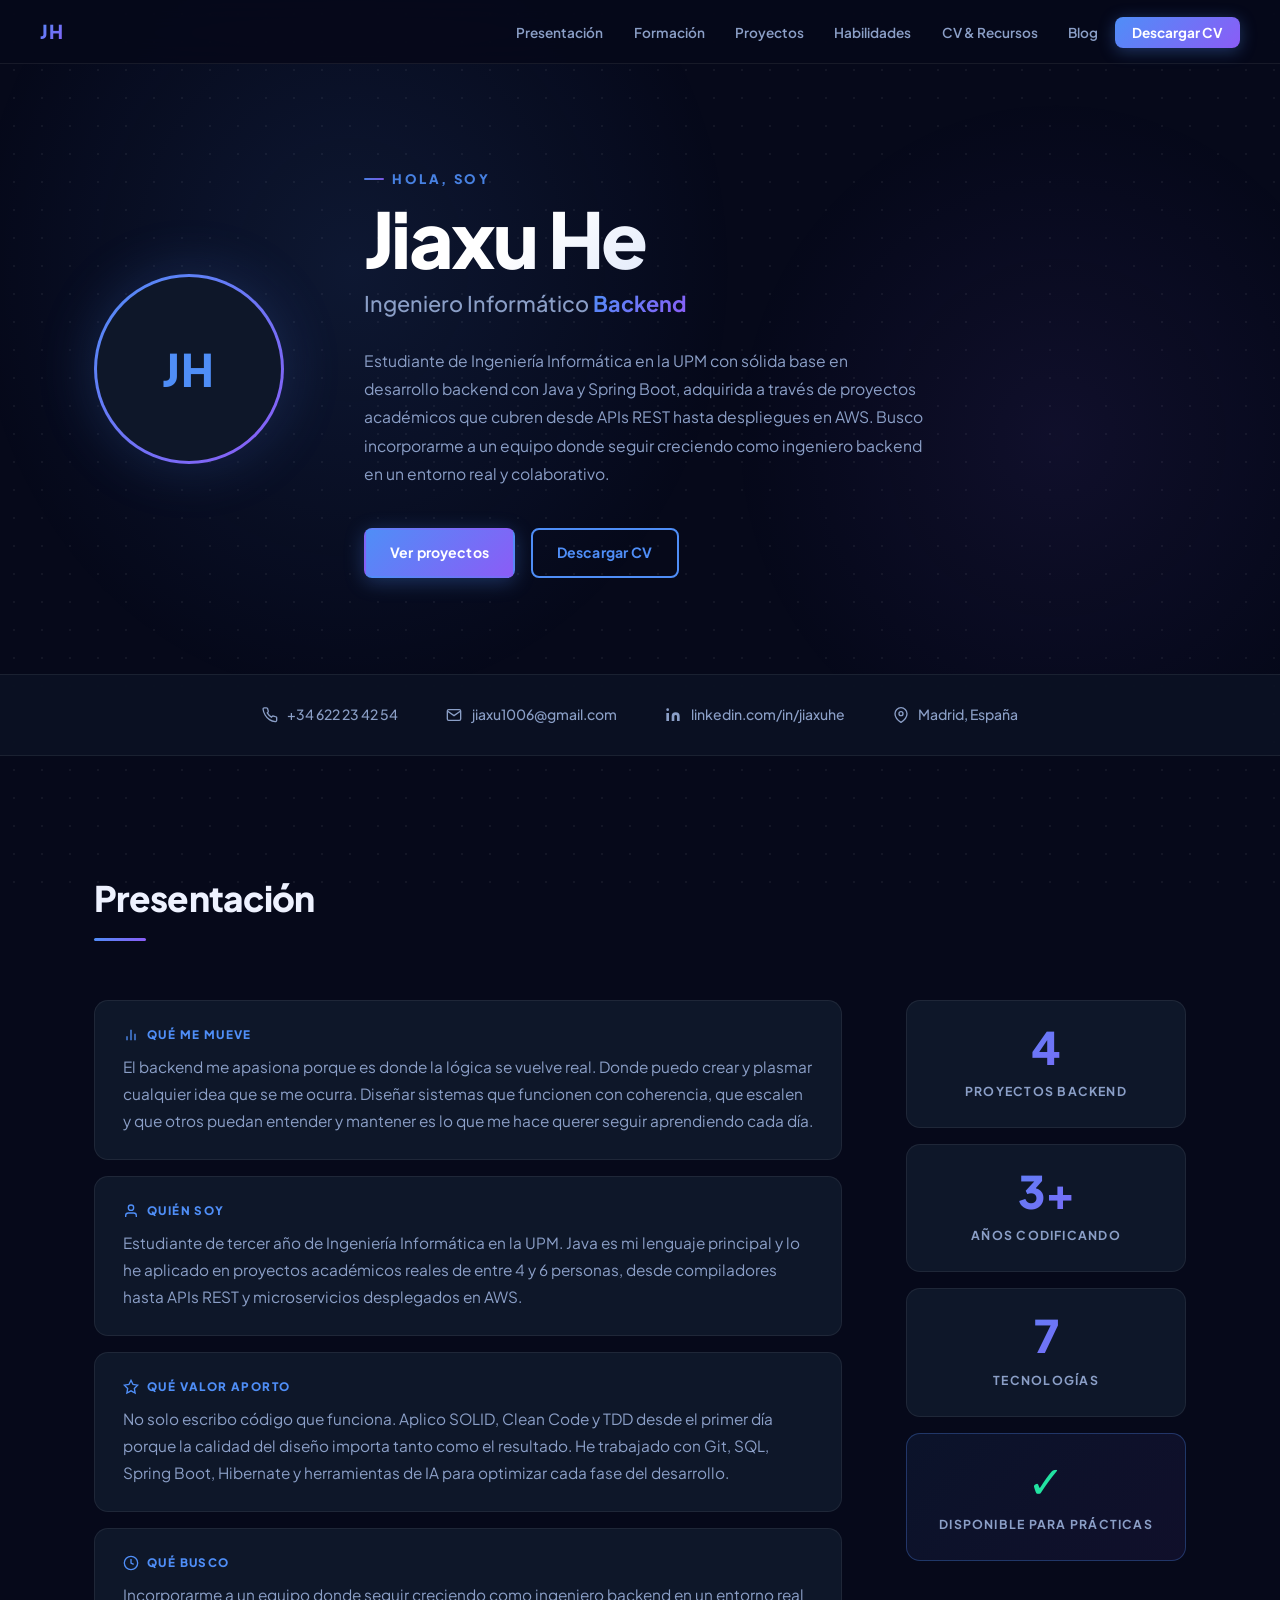
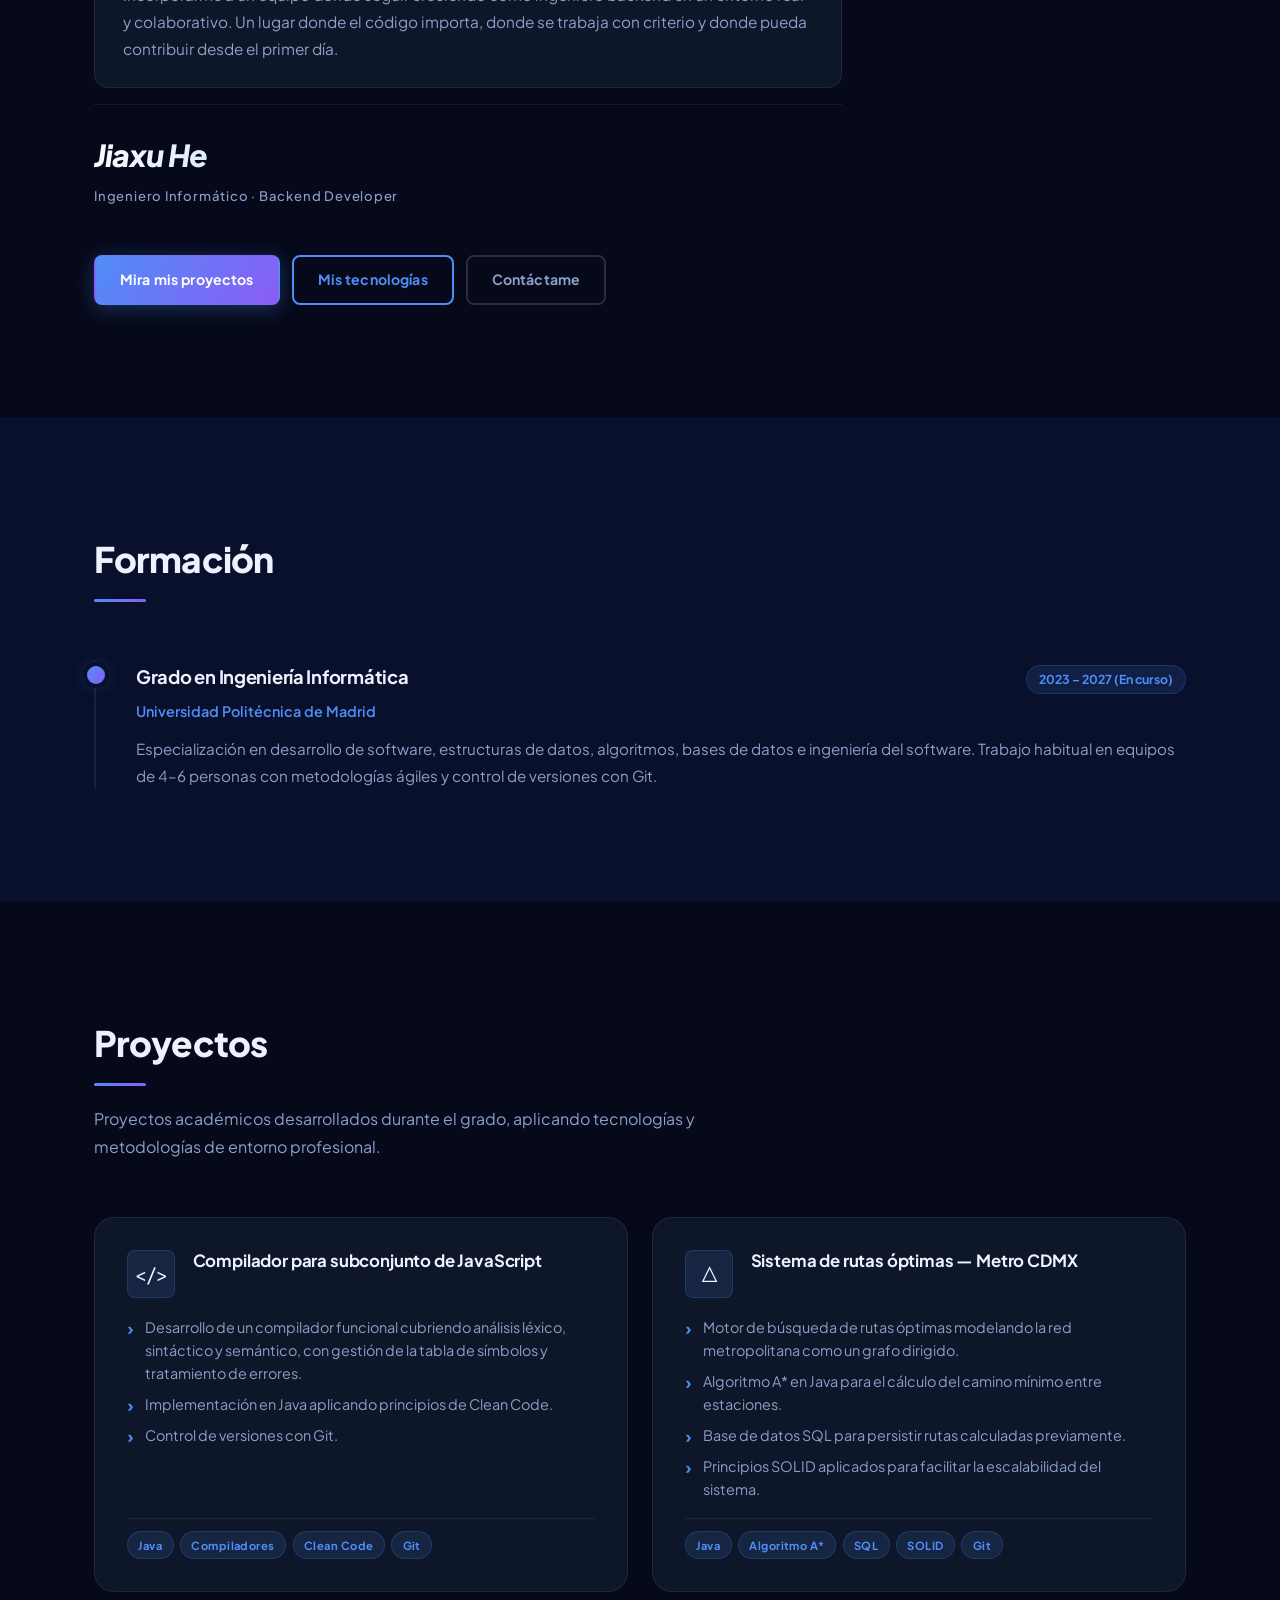
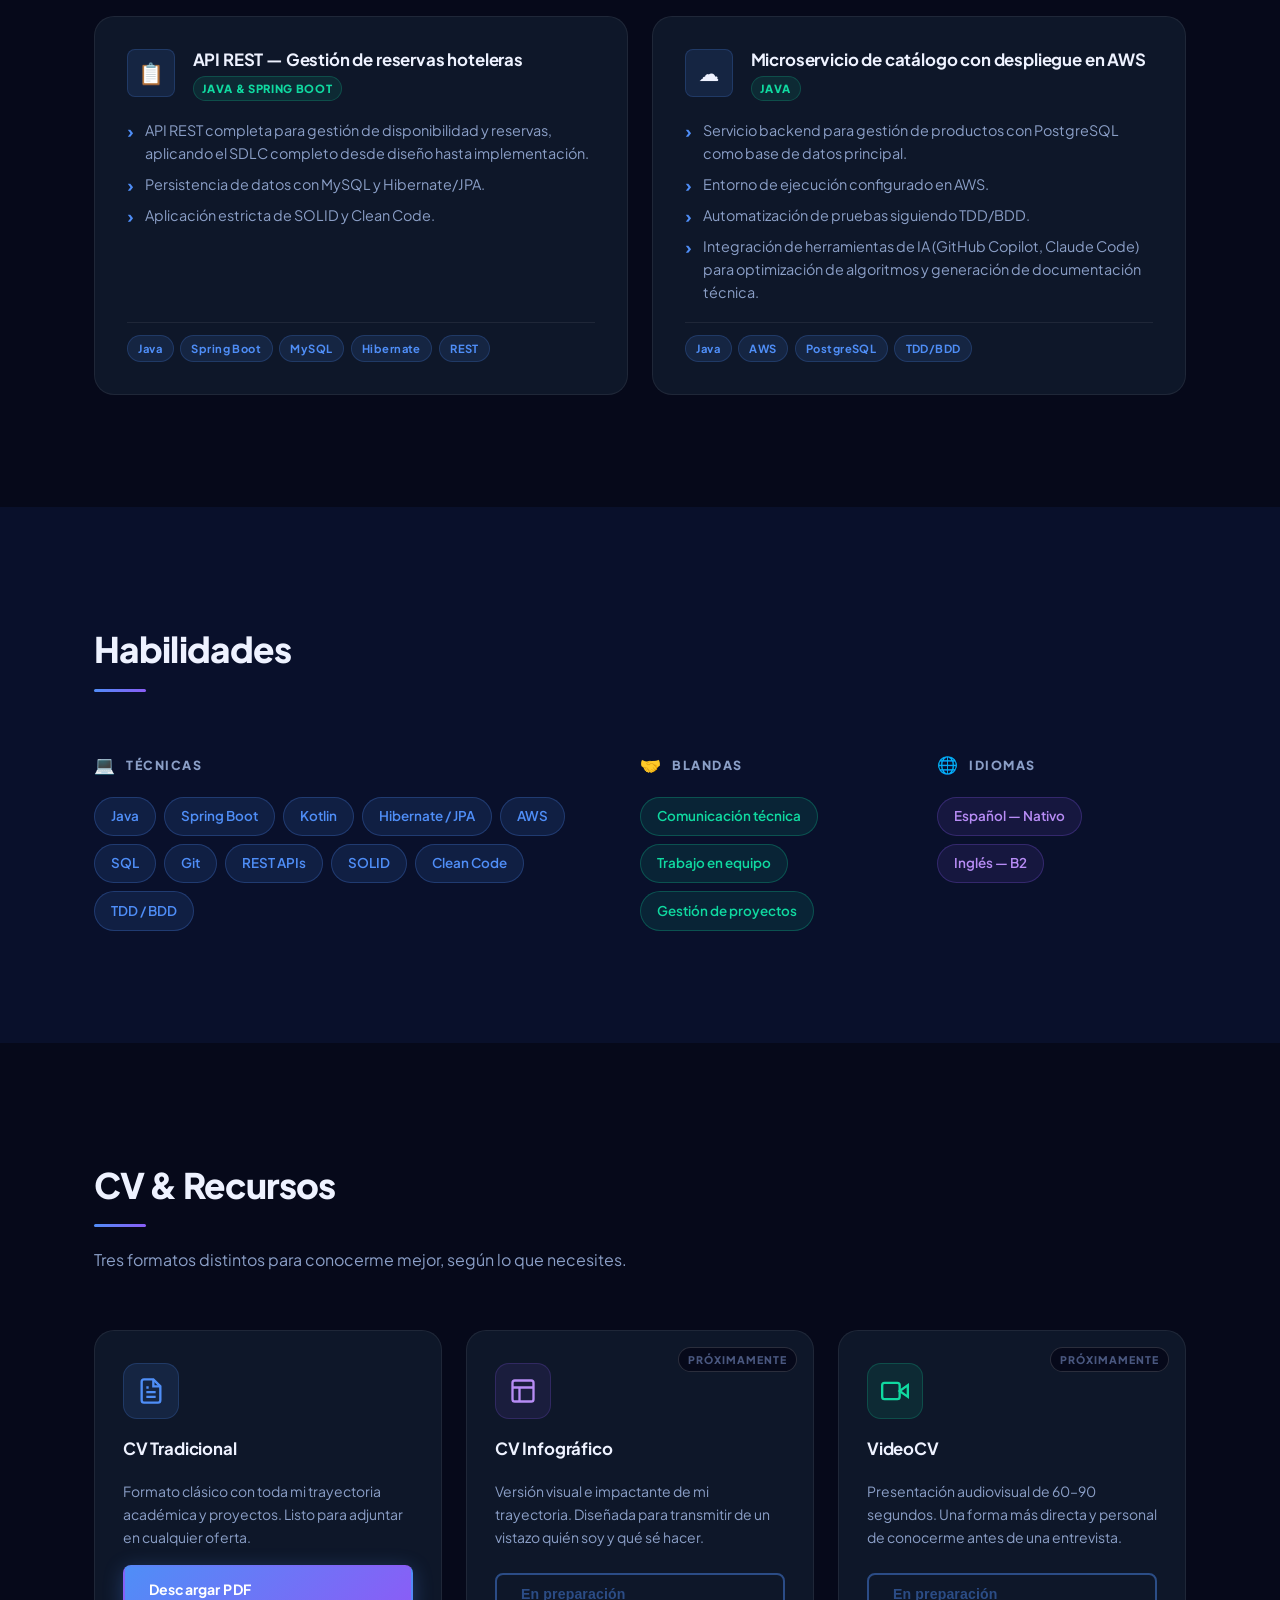
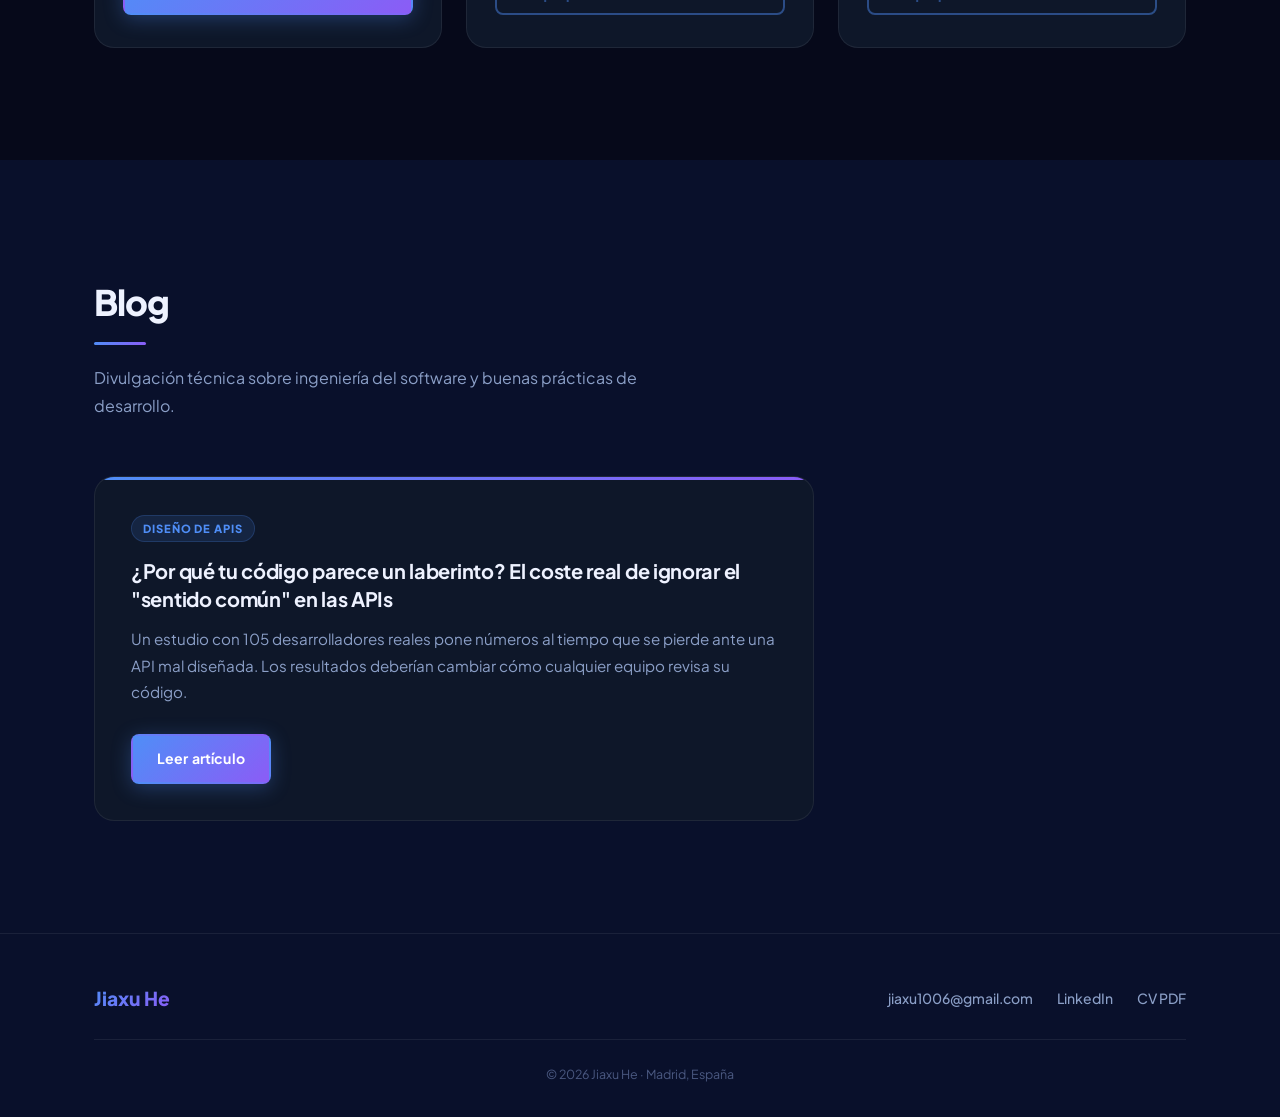
==== index.html @ e80d55b1 "cambios la interfaz" ====
<!DOCTYPE html>
<html lang="es">
<head>
  <meta charset="UTF-8" />
  <meta name="viewport" content="width=device-width, initial-scale=1.0" />
  <title>Jiaxu He — Ingeniero Informático</title>
  <link rel="stylesheet" href="css/style.css" />
  <link rel="preconnect" href="https://fonts.googleapis.com" />
  <link rel="preconnect" href="https://fonts.gstatic.com" crossorigin />
  <link
    href="https://fonts.googleapis.com/css2?family=Plus+Jakarta+Sans:ital,wght@0,300;0,400;0,500;0,600;0,700;0,800;1,700&display=swap"
    rel="stylesheet"
  />
</head>
<body>

  <!-- ═══════════════════════════════════════
       NAVBAR
  ═══════════════════════════════════════ -->
  <nav class="navbar" id="navbar">
    <a href="#inicio" class="nav-logo">JH</a>
    <button class="nav-toggle" aria-label="Abrir menú">&#9776;</button>
    <ul class="nav-links">
      <li><a href="#presentacion">Presentación</a></li>
      <li><a href="#formacion">Formación</a></li>
      <li><a href="#proyectos">Proyectos</a></li>
      <li><a href="#habilidades">Habilidades</a></li>
      <li><a href="#cv-recursos">CV &amp; Recursos</a></li>
      <li><a href="blog.html">Blog</a></li>
      <li>
        <a href="resources/JiaxuHe_CVTradicional.pdf" class="nav-cta" download>
          Descargar CV
        </a>
      </li>
    </ul>
  </nav>

  <!-- ═══════════════════════════════════════
       HERO
  ═══════════════════════════════════════ -->
  <header class="hero" id="inicio">
    <div class="hero-inner">

      <div class="hero-photo">
        <!-- Sustituir el div por: <img src="resources/foto.jpg" alt="Jiaxu He" /> -->
        <div class="photo-placeholder">JH</div>
      </div>

      <div class="hero-text">
        <p class="hero-eyebrow">Hola, soy</p>
        <h1 class="hero-name">Jiaxu He</h1>
        <h2 class="hero-title">Ingeniero Informático <span class="accent">Backend</span></h2>
        <p class="hero-bio">
          Estudiante de Ingeniería Informática en la UPM con sólida base en desarrollo
          backend con Java y Spring Boot, adquirida a través de proyectos académicos que
          cubren desde APIs REST hasta despliegues en AWS. Busco incorporarme a un equipo
          donde seguir creciendo como ingeniero backend en un entorno real y colaborativo.
        </p>
        <div class="hero-actions">
          <a href="#proyectos" class="btn btn-primary">Ver proyectos</a>
          <a href="resources/JiaxuHe_CVTradicional.pdf" class="btn btn-outline" download>
            Descargar CV
          </a>
        </div>
      </div>

    </div>
  </header>

  <!-- ═══════════════════════════════════════
       BARRA DE CONTACTO
  ═══════════════════════════════════════ -->
  <div class="contact-bar">
    <div class="container">
      <div class="contact-items">

        <a href="tel:+34622234254" class="contact-item">
          <svg class="icon" viewBox="0 0 24 24" fill="none" stroke="currentColor" stroke-width="2">
            <path d="M22 16.92v3a2 2 0 0 1-2.18 2 19.79 19.79 0 0 1-8.63-3.07A19.5 19.5 0 0 1 4.69 12 19.79 19.79 0 0 1 1.61 3.4 2 2 0 0 1 3.6 1.22h3a2 2 0 0 1 2 1.72 12.84 12.84 0 0 0 .7 2.81 2 2 0 0 1-.45 2.11L7.91 8.81a16 16 0 0 0 6.28 6.28l.96-.96a2 2 0 0 1 2.11-.45 12.84 12.84 0 0 0 2.81.7A2 2 0 0 1 22 16.92z"/>
          </svg>
          +34 622 23 42 54
        </a>

        <a href="mailto:jiaxu1006@gmail.com" class="contact-item">
          <svg class="icon" viewBox="0 0 24 24" fill="none" stroke="currentColor" stroke-width="2">
            <path d="M4 4h16c1.1 0 2 .9 2 2v12c0 1.1-.9 2-2 2H4c-1.1 0-2-.9-2-2V6c0-1.1.9-2 2-2z"/>
            <polyline points="22,6 12,13 2,6"/>
          </svg>
          jiaxu1006@gmail.com
        </a>

        <a href="https://www.linkedin.com/in/jiaxuhe" target="_blank" rel="noopener" class="contact-item">
          <svg class="icon" viewBox="0 0 24 24" fill="currentColor">
            <path d="M16 8a6 6 0 0 1 6 6v7h-4v-7a2 2 0 0 0-2-2 2 2 0 0 0-2 2v7h-4v-7a6 6 0 0 1 6-6z"/>
            <rect x="2" y="9" width="4" height="12"/>
            <circle cx="4" cy="4" r="2"/>
          </svg>
          linkedin.com/in/jiaxuhe
        </a>

        <span class="contact-item">
          <svg class="icon" viewBox="0 0 24 24" fill="none" stroke="currentColor" stroke-width="2">
            <path d="M21 10c0 7-9 13-9 13s-9-6-9-13a9 9 0 0 1 18 0z"/>
            <circle cx="12" cy="10" r="3"/>
          </svg>
          Madrid, España
        </span>

      </div>
    </div>
  </div>

  <!-- ═══════════════════════════════════════
       PRESENTACIÓN
       (Adaptada de la carta de presentación
       siguiendo los 5 pasos del CV Web)
  ═══════════════════════════════════════ -->
  <section class="section" id="presentacion">
    <div class="container">
      <h2 class="section-title">Presentación</h2>

      <div class="pres-grid">

        <!-- Columna izquierda: bloques de contenido -->
        <div class="pres-blocks">

          <div class="pres-block">
            <span class="pres-block-label">
              <svg class="icon" viewBox="0 0 24 24" fill="none" stroke="currentColor" stroke-width="2">
                <path d="M18 20V10M12 20V4M6 20v-6"/>
              </svg>
              Qué me mueve
            </span>
            <p>
              El backend me apasiona porque es donde la lógica se vuelve real. Donde
              puedo crear y plasmar cualquier idea que se me ocurra. Diseñar 
              sistemas que funcionen con coherencia, que escalen y que otros
              puedan entender y mantener es lo que me hace querer seguir aprendiendo
              cada día.
            </p>
          </div>

          <div class="pres-block">
            <span class="pres-block-label">
              <svg class="icon" viewBox="0 0 24 24" fill="none" stroke="currentColor" stroke-width="2">
                <path d="M20 21v-2a4 4 0 0 0-4-4H8a4 4 0 0 0-4 4v2"/>
                <circle cx="12" cy="7" r="4"/>
              </svg>
              Quién soy
            </span>
            <p>
              Estudiante de tercer año de Ingeniería Informática en la UPM.
              Java es mi lenguaje principal y lo he aplicado en proyectos académicos
              reales de entre 4 y 6 personas, desde compiladores hasta APIs REST
              y microservicios desplegados en AWS.
            </p>
          </div>

          <div class="pres-block">
            <span class="pres-block-label">
              <svg class="icon" viewBox="0 0 24 24" fill="none" stroke="currentColor" stroke-width="2">
                <polygon points="12 2 15.09 8.26 22 9.27 17 14.14 18.18 21.02 12 17.77 5.82 21.02 7 14.14 2 9.27 8.91 8.26 12 2"/>
              </svg>
              Qué valor aporto
            </span>
            <p>
              No solo escribo código que funciona. Aplico SOLID, Clean Code y TDD
              desde el primer día porque la calidad del diseño importa tanto
              como el resultado. He trabajado con Git, SQL, Spring Boot, Hibernate
              y herramientas de IA para optimizar cada fase del desarrollo.
            </p>
          </div>

          <div class="pres-block">
            <span class="pres-block-label">
              <svg class="icon" viewBox="0 0 24 24" fill="none" stroke="currentColor" stroke-width="2">
                <circle cx="12" cy="12" r="10"/>
                <polyline points="12 6 12 12 16 14"/>
              </svg>
              Qué busco
            </span>
            <p>
              Incorporarme a un equipo donde seguir creciendo como ingeniero
              backend en un entorno real y colaborativo. Un lugar donde el código
              importa, donde se trabaja con criterio y donde pueda contribuir
              desde el primer día.
            </p>
          </div>

          <!-- Firma digital -->
          <div class="pres-signature">
            <span class="signature-name">Jiaxu He</span>
            <span class="signature-role">Ingeniero Informático · Backend Developer</span>
          </div>

          <!-- CTAs internos -->
          <div class="pres-ctas">
            <a href="#proyectos" class="btn btn-primary">Mira mis proyectos</a>
            <a href="#habilidades" class="btn btn-outline">Mis tecnologías</a>
            <a href="mailto:jiaxu1006@gmail.com" class="btn btn-ghost">Contáctame</a>
          </div>

        </div>

        <!-- Columna derecha: estadísticas -->
        <div class="pres-stats">
          <div class="stat-card">
            <span class="stat-number">4</span>
            <span class="stat-label">Proyectos backend</span>
          </div>
          <div class="stat-card">
            <span class="stat-number">3+</span>
            <span class="stat-label">Años codificando</span>
          </div>
          <div class="stat-card">
            <span class="stat-number">7</span>
            <span class="stat-label">Tecnologías</span>
          </div>
          <div class="stat-card stat-card--accent">
            <span class="stat-number">&#x2713;</span>
            <span class="stat-label">Disponible para prácticas</span>
          </div>
        </div>

      </div>
    </div>
  </section>

  <!-- ═══════════════════════════════════════
       FORMACIÓN
  ═══════════════════════════════════════ -->
  <section class="section section-alt" id="formacion">
    <div class="container">
      <h2 class="section-title">Formación</h2>

      <div class="timeline">
        <div class="timeline-item">
          <div class="timeline-dot"></div>
          <div class="timeline-content">
            <div class="timeline-header">
              <h3>Grado en Ingeniería Informática</h3>
              <span class="timeline-date">2023 – 2027 (En curso)</span>
            </div>
            <p class="timeline-institution">Universidad Politécnica de Madrid</p>
            <p class="timeline-desc">
              Especialización en desarrollo de software, estructuras de datos, algoritmos,
              bases de datos e ingeniería del software. Trabajo habitual en equipos de 4–6 personas
              con metodologías ágiles y control de versiones con Git.
            </p>
          </div>
        </div>
      </div>

    </div>
  </section>

  <!-- ═══════════════════════════════════════
       PROYECTOS
  ═══════════════════════════════════════ -->
  <section class="section" id="proyectos">
    <div class="container">
      <h2 class="section-title">Proyectos</h2>
      <p class="section-subtitle">
        Proyectos académicos desarrollados durante el grado, aplicando tecnologías y metodologías de entorno profesional.
      </p>

      <div class="projects-grid">

        <!-- Proyecto 1 -->
        <article class="project-card">
          <div class="project-header">
            <div class="project-icon">&#x3c;/&#x3e;</div>
            <div class="project-meta">
              <h3>Compilador para subconjunto de JavaScript</h3>
            </div>
          </div>
          <ul class="project-bullets">
            <li>
              Desarrollo de un compilador funcional cubriendo análisis léxico, sintáctico y semántico,
              con gestión de la tabla de símbolos y tratamiento de errores.
            </li>
            <li>Implementación en Java aplicando principios de Clean Code.</li>
            <li>Control de versiones con Git.</li>
          </ul>
          <div class="project-tags">
            <span class="tag">Java</span>
            <span class="tag">Compiladores</span>
            <span class="tag">Clean Code</span>
            <span class="tag">Git</span>
          </div>
        </article>

        <!-- Proyecto 2 -->
        <article class="project-card">
          <div class="project-header">
            <div class="project-icon">&#x25b3;</div>
            <div class="project-meta">
              <h3>Sistema de rutas óptimas — Metro CDMX</h3>
            </div>
          </div>
          <ul class="project-bullets">
            <li>
              Motor de búsqueda de rutas óptimas modelando la red metropolitana como un grafo dirigido.
            </li>
            <li>Algoritmo A* en Java para el cálculo del camino mínimo entre estaciones.</li>
            <li>Base de datos SQL para persistir rutas calculadas previamente.</li>
            <li>Principios SOLID aplicados para facilitar la escalabilidad del sistema.</li>
          </ul>
          <div class="project-tags">
            <span class="tag">Java</span>
            <span class="tag">Algoritmo A*</span>
            <span class="tag">SQL</span>
            <span class="tag">SOLID</span>
            <span class="tag">Git</span>
          </div>
        </article>

        <!-- Proyecto 3 -->
        <article class="project-card">
          <div class="project-header">
            <div class="project-icon">&#x1f4cb;</div>
            <div class="project-meta">
              <h3>API REST — Gestión de reservas hoteleras</h3>
              <span class="project-tech-badge">Java &amp; Spring Boot</span>
            </div>
          </div>
          <ul class="project-bullets">
            <li>
              API REST completa para gestión de disponibilidad y reservas, aplicando el SDLC completo
              desde diseño hasta implementación.
            </li>
            <li>Persistencia de datos con MySQL y Hibernate/JPA.</li>
            <li>Aplicación estricta de SOLID y Clean Code.</li>
          </ul>
          <div class="project-tags">
            <span class="tag">Java</span>
            <span class="tag">Spring Boot</span>
            <span class="tag">MySQL</span>
            <span class="tag">Hibernate</span>
            <span class="tag">REST</span>
          </div>
        </article>

        <!-- Proyecto 4 -->
        <article class="project-card">
          <div class="project-header">
            <div class="project-icon">&#x2601;</div>
            <div class="project-meta">
              <h3>Microservicio de catálogo con despliegue en AWS</h3>
              <span class="project-tech-badge">Java</span>
            </div>
          </div>
          <ul class="project-bullets">
            <li>
              Servicio backend para gestión de productos con PostgreSQL como base de datos principal.
            </li>
            <li>Entorno de ejecución configurado en AWS.</li>
            <li>Automatización de pruebas siguiendo TDD/BDD.</li>
            <li>Integración de herramientas de IA (GitHub Copilot, Claude Code) para optimización
              de algoritmos y generación de documentación técnica.</li>
          </ul>
          <div class="project-tags">
            <span class="tag">Java</span>
            <span class="tag">AWS</span>
            <span class="tag">PostgreSQL</span>
            <span class="tag">TDD/BDD</span>
          </div>
        </article>

      </div>
    </div>
  </section>

  <!-- ═══════════════════════════════════════
       HABILIDADES
  ═══════════════════════════════════════ -->
  <section class="section section-alt" id="habilidades">
    <div class="container">
      <h2 class="section-title">Habilidades</h2>

      <div class="skills-layout">

        <div class="skills-group">
          <h3 class="skills-group-title">
            <span class="skills-group-icon">&#x1f4bb;</span> Técnicas
          </h3>
          <div class="skill-pills">
            <span class="pill pill-tech">Java</span>
            <span class="pill pill-tech">Spring Boot</span>
            <span class="pill pill-tech">Kotlin</span>
            <span class="pill pill-tech">Hibernate / JPA</span>
            <span class="pill pill-tech">AWS</span>
            <span class="pill pill-tech">SQL</span>
            <span class="pill pill-tech">Git</span>
            <span class="pill pill-tech">REST APIs</span>
            <span class="pill pill-tech">SOLID</span>
            <span class="pill pill-tech">Clean Code</span>
            <span class="pill pill-tech">TDD / BDD</span>
          </div>
        </div>

        <div class="skills-group">
          <h3 class="skills-group-title">
            <span class="skills-group-icon">&#x1f91d;</span> Blandas
          </h3>
          <div class="skill-pills">
            <span class="pill pill-soft">Comunicación técnica</span>
            <span class="pill pill-soft">Trabajo en equipo</span>
            <span class="pill pill-soft">Gestión de proyectos</span>
          </div>
        </div>

        <div class="skills-group">
          <h3 class="skills-group-title">
            <span class="skills-group-icon">&#x1f310;</span> Idiomas
          </h3>
          <div class="skill-pills">
            <span class="pill pill-lang">Español — Nativo</span>
            <span class="pill pill-lang">Inglés — B2</span>
          </div>
        </div>

      </div>
    </div>
  </section>

  <!-- ═══════════════════════════════════════
       CV & RECURSOS
  ═══════════════════════════════════════ -->
  <section class="section" id="cv-recursos">
    <div class="container">
      <h2 class="section-title">CV &amp; Recursos</h2>
      <p class="section-subtitle">
        Tres formatos distintos para conocerme mejor, según lo que necesites.
      </p>

      <div class="cv-resources-grid">

        <!-- CV Tradicional -->
        <div class="cv-resource-card">
          <div class="cv-resource-icon cv-resource-icon--blue">
            <svg viewBox="0 0 24 24" fill="none" stroke="currentColor" stroke-width="2">
              <path d="M14 2H6a2 2 0 0 0-2 2v16a2 2 0 0 0 2 2h12a2 2 0 0 0 2-2V8z"/>
              <polyline points="14 2 14 8 20 8"/>
              <line x1="16" y1="13" x2="8" y2="13"/>
              <line x1="16" y1="17" x2="8" y2="17"/>
              <polyline points="10 9 9 9 8 9"/>
            </svg>
          </div>
          <h3>CV Tradicional</h3>
          <p>Formato clásico con toda mi trayectoria académica y proyectos. Listo para adjuntar en cualquier oferta.</p>
          <a href="resources/JiaxuHe_CVTradicional.pdf" class="btn btn-primary" download>
            Descargar PDF
          </a>
        </div>

        <!-- CV Infográfico — PENDIENTE -->
        <div class="cv-resource-card cv-resource-card--pending">
          <div class="cv-resource-icon cv-resource-icon--purple">
            <svg viewBox="0 0 24 24" fill="none" stroke="currentColor" stroke-width="2">
              <rect x="3" y="3" width="18" height="18" rx="2" ry="2"/>
              <line x1="3" y1="9" x2="21" y2="9"/>
              <line x1="9" y1="21" x2="9" y2="9"/>
            </svg>
          </div>
          <span class="cv-pending-badge">Próximamente</span>
          <h3>CV Infográfico</h3>
          <p>Versión visual e impactante de mi trayectoria. Diseñada para transmitir de un vistazo quién soy y qué sé hacer.</p>
          <button class="btn btn-outline" disabled>En preparación</button>
        </div>

        <!-- VideoCV — PENDIENTE -->
        <div class="cv-resource-card cv-resource-card--pending">
          <div class="cv-resource-icon cv-resource-icon--green">
            <svg viewBox="0 0 24 24" fill="none" stroke="currentColor" stroke-width="2">
              <polygon points="23 7 16 12 23 17 23 7"/>
              <rect x="1" y="5" width="15" height="14" rx="2" ry="2"/>
            </svg>
          </div>
          <span class="cv-pending-badge">Próximamente</span>
          <h3>VideoCV</h3>
          <p>Presentación audiovisual de 60–90 segundos. Una forma más directa y personal de conocerme antes de una entrevista.</p>
          <button class="btn btn-outline" disabled>En preparación</button>
        </div>

      </div>
    </div>
  </section>

  <!-- ═══════════════════════════════════════
       BLOG TEASER
  ═══════════════════════════════════════ -->
  <section class="section section-alt" id="blog-teaser">
    <div class="container">
      <h2 class="section-title">Blog</h2>
      <p class="section-subtitle">
        Divulgación técnica sobre ingeniería del software y buenas prácticas de desarrollo.
      </p>

      <div class="blog-preview-card">
        <span class="blog-tag">Diseño de APIs</span>
        <h3>
          ¿Por qué tu código parece un laberinto? El coste real de ignorar el
          "sentido común" en las APIs
        </h3>
        <p>
          Un estudio con 105 desarrolladores reales pone números al tiempo que se pierde
          ante una API mal diseñada. Los resultados deberían cambiar cómo cualquier equipo
          revisa su código.
        </p>
        <a href="blog.html" class="btn btn-primary">Leer artículo</a>
      </div>

    </div>
  </section>

  <!-- ═══════════════════════════════════════
       FOOTER
  ═══════════════════════════════════════ -->
  <footer class="footer">
    <div class="container">
      <div class="footer-content">
        <span class="footer-name">Jiaxu He</span>
        <div class="footer-links">
          <a href="mailto:jiaxu1006@gmail.com">jiaxu1006@gmail.com</a>
          <a href="https://www.linkedin.com/in/jiaxuhe" target="_blank" rel="noopener">LinkedIn</a>
          <a href="resources/JiaxuHe_CVTradicional.pdf" download>CV PDF</a>
        </div>
      </div>
      <p class="footer-copy">© 2026 Jiaxu He · Madrid, España</p>
    </div>
  </footer>

  <script>
    /* ── Navbar scroll shadow ── */
    const navbar = document.getElementById('navbar');
    window.addEventListener('scroll', () => {
      navbar.classList.toggle('scrolled', window.scrollY > 20);
    }, { passive: true });

    /* ── Mobile menu ── */
    const navToggle = document.querySelector('.nav-toggle');
    const navLinks  = document.querySelector('.nav-links');
    navToggle.addEventListener('click', () => navLinks.classList.toggle('open'));
    navLinks.querySelectorAll('a').forEach(a =>
      a.addEventListener('click', () => navLinks.classList.remove('open'))
    );

    /* ── Scroll reveal ── */
    const revealTargets = [
      '.section-title', '.section-subtitle',
      '.pres-block', '.stat-card',
      '.timeline-item',
      '.project-card',
      '.skills-group',
      '.cv-resource-card',
      '.blog-preview-card',
      '.contact-bar'
    ];

    const delayClasses = ['', 'reveal-d1', 'reveal-d2', 'reveal-d3', 'reveal-d4'];

    revealTargets.forEach(selector => {
      document.querySelectorAll(selector).forEach((el, i) => {
        el.classList.add('reveal');
        const dc = delayClasses[i % delayClasses.length];
        if (dc) el.classList.add(dc);
      });
    });

    const revealObserver = new IntersectionObserver((entries) => {
      entries.forEach(e => { if (e.isIntersecting) e.target.classList.add('visible'); });
    }, { threshold: 0.1 });

    document.querySelectorAll('.reveal').forEach(el => revealObserver.observe(el));

    /* ── Active nav link ── */
    const sections  = document.querySelectorAll('section[id], header[id]');
    const navAnchors = document.querySelectorAll('.nav-links a[href^="#"]');

    const sectionObserver = new IntersectionObserver((entries) => {
      entries.forEach(e => {
        if (e.isIntersecting) {
          const id = e.target.getAttribute('id');
          navAnchors.forEach(a =>
            a.classList.toggle('nav-active', a.getAttribute('href') === `#${id}`)
          );
        }
      });
    }, { threshold: 0.45 });

    sections.forEach(s => sectionObserver.observe(s));

    /* ── Counter animation ── */
    function animateCounter(el) {
      const raw    = el.textContent.trim();
      const digits = raw.replace(/\D/g, '');
      const suffix = raw.replace(/[0-9]/g, '');
      if (!digits) return;
      const end  = parseInt(digits, 10);
      const dur  = 900;
      const step = dur / end;
      let   cur  = 0;
      const timer = setInterval(() => {
        cur++;
        el.textContent = cur + suffix;
        if (cur >= end) clearInterval(timer);
      }, step);
    }

    const counterObserver = new IntersectionObserver((entries) => {
      entries.forEach(e => {
        if (e.isIntersecting) {
          animateCounter(e.target);
          counterObserver.unobserve(e.target);
        }
      });
    }, { threshold: 0.9 });

    document.querySelectorAll('.stat-number').forEach(el => counterObserver.observe(el));
  </script>
</body>
</html>
---- css/style.css ----
/* ================================================
   JIAXU HE — CV WEB · REDESIGN 2026
   style.css
   ================================================ */

/* ── Variables ─────────────────────────────────── */
:root {
  --bg:            #06091a;
  --bg-alt:        #09102b;
  --surface:       #0e1729;
  --surface-2:     #152040;
  --border:        rgba(255,255,255,0.07);
  --border-bright: rgba(255,255,255,0.15);

  --accent:        #4f8ef7;
  --accent-2:      #8b5cf6;
  --accent-dim:    rgba(79,142,247,0.12);
  --accent-hover:  #7aaeff;
  --accent-glow:   rgba(79,142,247,0.35);
  --green:         #10d9a0;
  --green-dim:     rgba(16,217,160,0.1);

  --text:          #eef2ff;
  --text-muted:    #8b9fc7;
  --text-dim:      #4a5880;

  --font-sans: 'Plus Jakarta Sans', 'Inter', system-ui, sans-serif;
  --font-mono: 'JetBrains Mono', 'Fira Code', monospace;

  --max-w:  1140px;
  --r:      14px;
  --r-sm:   8px;
  --r-lg:   20px;
  --shadow: 0 8px 40px rgba(0,0,0,0.6);
  --tr:     0.22s ease;

  --grad-accent: linear-gradient(135deg, var(--accent) 0%, var(--accent-2) 100%);
}

/* ── Reset ──────────────────────────────────────── */
*, *::before, *::after { box-sizing: border-box; margin: 0; padding: 0; }
html { scroll-behavior: smooth; }

body {
  font-family: var(--font-sans);
  background: var(--bg);
  color: var(--text);
  line-height: 1.7;
  font-size: 1rem;
  overflow-x: hidden;
}

/* Dot grid background */
body::before {
  content: '';
  position: fixed;
  inset: 0;
  background-image: radial-gradient(circle, rgba(255,255,255,0.055) 1px, transparent 1px);
  background-size: 28px 28px;
  pointer-events: none;
  z-index: 0;
}

a { color: var(--accent); text-decoration: none; transition: color var(--tr); }
a:hover { color: var(--accent-hover); }
ul { list-style: none; }
img { max-width: 100%; display: block; }

/* ── Utilities ──────────────────────────────────── */
.container {
  max-width: var(--max-w);
  margin-inline: auto;
  padding-inline: 1.5rem;
  position: relative;
  z-index: 1;
}

.accent {
  background: var(--grad-accent);
  -webkit-background-clip: text;
  -webkit-text-fill-color: transparent;
  background-clip: text;
}

.section { padding: 7rem 0; position: relative; }

.section-alt { background: var(--bg-alt); }

.section-title {
  font-size: clamp(1.6rem, 3vw, 2.2rem);
  font-weight: 800;
  margin-bottom: 1.2rem;
  position: relative;
  display: inline-block;
  letter-spacing: -0.025em;
}

.section-title::after {
  content: '';
  display: block;
  height: 3px;
  width: 52px;
  background: var(--grad-accent);
  border-radius: 2px;
  margin-top: 0.6rem;
}

.section-subtitle {
  color: var(--text-muted);
  margin-bottom: 3.5rem;
  max-width: 620px;
  font-size: 1rem;
  line-height: 1.75;
}

/* ── Botones ────────────────────────────────────── */
.btn {
  display: inline-flex;
  align-items: center;
  gap: 0.45rem;
  padding: 0.7rem 1.5rem;
  border-radius: var(--r-sm);
  font-size: 0.88rem;
  font-weight: 700;
  cursor: pointer;
  transition: all var(--tr);
  border: 2px solid transparent;
  letter-spacing: 0.01em;
  white-space: nowrap;
}

.btn-primary {
  background: var(--grad-accent);
  color: #fff;
  box-shadow: 0 4px 20px rgba(79,142,247,0.3);
}
.btn-primary:hover {
  color: #fff;
  transform: translateY(-2px);
  box-shadow: 0 8px 28px rgba(79,142,247,0.5);
}

.btn-outline {
  border-color: var(--accent);
  color: var(--accent);
  background: transparent;
}
.btn-outline:hover {
  background: var(--accent-dim);
  border-color: var(--accent-hover);
  color: var(--accent-hover);
  transform: translateY(-2px);
}

.btn-ghost {
  color: var(--text-muted);
  border-color: var(--border-bright);
  background: transparent;
}
.btn-ghost:hover {
  color: var(--text);
  border-color: rgba(255,255,255,0.25);
  background: var(--surface);
  transform: translateY(-2px);
}

/* ── Navbar ─────────────────────────────────────── */
.navbar {
  position: fixed;
  top: 0; left: 0; right: 0;
  z-index: 100;
  display: flex;
  align-items: center;
  justify-content: space-between;
  padding: 0 2.5rem;
  height: 64px;
  background: rgba(6,9,26,0.88);
  backdrop-filter: blur(24px);
  -webkit-backdrop-filter: blur(24px);
  border-bottom: 1px solid var(--border);
  transition: box-shadow var(--tr);
}

.navbar.scrolled {
  box-shadow: 0 4px 40px rgba(0,0,0,0.6);
}

.nav-logo {
  font-size: 1.2rem;
  font-weight: 900;
  background: var(--grad-accent);
  -webkit-background-clip: text;
  -webkit-text-fill-color: transparent;
  background-clip: text;
  letter-spacing: 0.06em;
}

.nav-links {
  display: flex;
  align-items: center;
  gap: 0.2rem;
}

.nav-links a {
  padding: 0.4rem 0.85rem;
  border-radius: var(--r-sm);
  font-size: 0.85rem;
  font-weight: 600;
  color: var(--text-muted);
  transition: all var(--tr);
}

.nav-links a:hover,
.nav-links a.nav-active {
  color: var(--text);
  background: rgba(255,255,255,0.06);
}

.nav-cta {
  background: var(--grad-accent) !important;
  color: #fff !important;
  -webkit-text-fill-color: #fff !important;
  font-weight: 700 !important;
  padding: 0.45rem 1.1rem !important;
  box-shadow: 0 3px 16px rgba(79,142,247,0.35) !important;
}
.nav-cta:hover {
  transform: translateY(-1px);
  box-shadow: 0 6px 22px rgba(79,142,247,0.5) !important;
}

.nav-toggle {
  display: none;
  background: none;
  border: none;
  color: var(--text);
  font-size: 1.5rem;
  cursor: pointer;
  padding: 0.25rem;
}

/* ── Hero ───────────────────────────────────────── */
.hero {
  padding-top: calc(64px + 6rem);
  padding-bottom: 6rem;
  position: relative;
  overflow: hidden;
}

/* Ambient glow blobs */
.hero::before {
  content: '';
  position: absolute;
  top: -30%;
  left: -5%;
  width: 65%;
  height: 140%;
  background: radial-gradient(ellipse, rgba(79,142,247,0.11) 0%, transparent 65%);
  pointer-events: none;
}

.hero::after {
  content: '';
  position: absolute;
  top: 10%;
  right: -10%;
  width: 55%;
  height: 110%;
  background: radial-gradient(ellipse, rgba(139,92,246,0.08) 0%, transparent 65%);
  pointer-events: none;
}

.hero-inner {
  max-width: var(--max-w);
  margin-inline: auto;
  padding-inline: 1.5rem;
  display: flex;
  align-items: center;
  gap: 5rem;
  position: relative;
  z-index: 1;
}

/* Photo + animated ring */
.hero-photo {
  flex-shrink: 0;
  position: relative;
}

.hero-photo::before {
  content: '';
  position: absolute;
  inset: -10px;
  border-radius: 50%;
  background: var(--grad-accent);
  opacity: 0;
  animation: photo-pulse 3s ease-in-out infinite;
}

@keyframes photo-pulse {
  0%, 100% { opacity: 0.3; transform: scale(1); }
  50%       { opacity: 0.6; transform: scale(1.05); }
}

.photo-placeholder {
  width: 190px;
  height: 190px;
  border-radius: 50%;
  background: linear-gradient(var(--surface), var(--surface)) padding-box,
              var(--grad-accent) border-box;
  border: 3px solid transparent;
  display: flex;
  align-items: center;
  justify-content: center;
  font-size: 2.8rem;
  font-weight: 900;
  color: var(--accent);
  position: relative;
  z-index: 1;
  letter-spacing: 0.04em;
  box-shadow: 0 0 60px rgba(79,142,247,0.2);
}

/* Hero text */
.hero-eyebrow {
  display: inline-flex;
  align-items: center;
  gap: 0.5rem;
  color: var(--accent);
  font-size: 0.82rem;
  font-weight: 800;
  letter-spacing: 0.2em;
  text-transform: uppercase;
  margin-bottom: 0.6rem;
  opacity: 0.9;
}

.hero-eyebrow::before {
  content: '';
  display: block;
  width: 20px;
  height: 2px;
  background: var(--grad-accent);
  border-radius: 2px;
}

.hero-name {
  font-size: clamp(3rem, 6vw, 4.8rem);
  font-weight: 900;
  line-height: 1.0;
  margin-bottom: 0.6rem;
  letter-spacing: -0.035em;
  background: linear-gradient(140deg, #ffffff 30%, #b8ccf5 100%);
  -webkit-background-clip: text;
  -webkit-text-fill-color: transparent;
  background-clip: text;
}

.hero-title {
  font-size: clamp(1.05rem, 2.5vw, 1.35rem);
  font-weight: 500;
  color: var(--text-muted);
  margin-bottom: 1.5rem;
}

.hero-title .accent {
  font-weight: 700;
}

.hero-bio {
  max-width: 560px;
  color: var(--text-muted);
  margin-bottom: 2.5rem;
  font-size: 0.98rem;
  line-height: 1.8;
}

.hero-actions {
  display: flex;
  gap: 1rem;
  flex-wrap: wrap;
}

/* ── Barra de contacto ──────────────────────────── */
.contact-bar {
  border-top: 1px solid var(--border);
  border-bottom: 1px solid var(--border);
  padding: 1.5rem 0;
  background: rgba(14,23,41,0.6);
  backdrop-filter: blur(8px);
  position: relative;
  z-index: 1;
}

.contact-items {
  display: flex;
  flex-wrap: wrap;
  justify-content: center;
  gap: 1.25rem 3rem;
}

.contact-item {
  display: flex;
  align-items: center;
  gap: 0.6rem;
  font-size: 0.875rem;
  font-weight: 500;
  color: var(--text-muted);
  transition: all var(--tr);
  padding: 0.25rem 0;
}

.contact-item:hover {
  color: var(--accent);
  transform: translateY(-1px);
}

.icon {
  width: 16px;
  height: 16px;
  flex-shrink: 0;
}

/* ── Presentación ───────────────────────────────── */
.pres-grid {
  margin-top: 2.5rem;
  display: grid;
  grid-template-columns: 1fr 280px;
  gap: 4rem;
  align-items: start;
}

.pres-blocks {
  display: flex;
  flex-direction: column;
  gap: 1rem;
}

.pres-block {
  display: flex;
  flex-direction: column;
  gap: 0.6rem;
  padding: 1.5rem 1.75rem;
  background: var(--surface);
  border: 1px solid var(--border);
  border-radius: var(--r);
  transition: all 0.25s ease;
  position: relative;
  overflow: hidden;
}

.pres-block::before {
  content: '';
  position: absolute;
  left: 0; top: 0; bottom: 0;
  width: 3px;
  background: var(--grad-accent);
  opacity: 0;
  transition: opacity 0.25s ease;
}

.pres-block:hover {
  border-color: var(--border-bright);
  transform: translateX(5px);
  box-shadow: 0 4px 24px rgba(0,0,0,0.3);
}

.pres-block:hover::before { opacity: 1; }

.pres-block-label {
  display: flex;
  align-items: center;
  gap: 0.5rem;
  font-size: 0.73rem;
  font-weight: 800;
  letter-spacing: 0.12em;
  text-transform: uppercase;
  color: var(--accent);
}

.pres-block p {
  color: var(--text-muted);
  line-height: 1.75;
  font-size: 0.96rem;
}

.pres-signature {
  padding: 1.5rem 0 0.5rem;
  border-top: 1px solid var(--border);
  display: flex;
  flex-direction: column;
  gap: 0.25rem;
}

.signature-name {
  font-size: 1.9rem;
  font-weight: 900;
  font-style: italic;
  letter-spacing: -0.03em;
  background: linear-gradient(135deg, #fff 0%, var(--accent) 100%);
  -webkit-background-clip: text;
  -webkit-text-fill-color: transparent;
  background-clip: text;
}

.signature-role {
  font-size: 0.82rem;
  color: var(--text-muted);
  letter-spacing: 0.06em;
  font-weight: 500;
}

.pres-ctas {
  display: flex;
  flex-wrap: wrap;
  gap: 0.75rem;
  margin-top: 1.5rem;
}

.pres-stats {
  display: flex;
  flex-direction: column;
  gap: 1rem;
  position: sticky;
  top: 90px;
}

.stat-card {
  background: var(--surface);
  border: 1px solid var(--border);
  border-radius: var(--r);
  padding: 1.5rem;
  text-align: center;
  transition: all 0.25s ease;
  position: relative;
  overflow: hidden;
}

.stat-card:hover {
  border-color: rgba(79,142,247,0.35);
  transform: translateY(-4px);
  box-shadow: 0 10px 36px rgba(79,142,247,0.15);
}

.stat-number {
  display: block;
  font-size: 2.8rem;
  font-weight: 900;
  background: var(--grad-accent);
  -webkit-background-clip: text;
  -webkit-text-fill-color: transparent;
  background-clip: text;
  line-height: 1;
  margin-bottom: 0.4rem;
}

.stat-label {
  font-size: 0.77rem;
  color: var(--text-muted);
  text-transform: uppercase;
  letter-spacing: 0.1em;
  font-weight: 700;
}

.stat-card--accent {
  border: 1px solid rgba(79,142,247,0.3) !important;
  background: linear-gradient(135deg, rgba(79,142,247,0.08), rgba(139,92,246,0.08));
}
.stat-card--accent .stat-number {
  background: linear-gradient(135deg, var(--green), #34eca3);
  -webkit-background-clip: text;
  -webkit-text-fill-color: transparent;
  background-clip: text;
}

/* ── Timeline ───────────────────────────────────── */
.timeline {
  margin-top: 2.5rem;
  border-left: 2px solid var(--border);
  padding-left: 2.5rem;
  display: flex;
  flex-direction: column;
  gap: 2.5rem;
}

.timeline-item { position: relative; }

.timeline-dot {
  position: absolute;
  left: calc(-2.5rem - 9px);
  top: 5px;
  width: 18px;
  height: 18px;
  border-radius: 50%;
  background: var(--grad-accent);
  box-shadow: 0 0 0 4px var(--bg-alt), 0 0 16px var(--accent-glow);
}

.timeline-header {
  display: flex;
  align-items: baseline;
  justify-content: space-between;
  gap: 1rem;
  flex-wrap: wrap;
}

.timeline-header h3 {
  font-size: 1.15rem;
  font-weight: 700;
  letter-spacing: -0.015em;
}

.timeline-date {
  font-size: 0.77rem;
  font-weight: 700;
  color: var(--accent);
  background: var(--accent-dim);
  padding: 0.2rem 0.75rem;
  border-radius: 20px;
  white-space: nowrap;
  border: 1px solid rgba(79,142,247,0.2);
}

.timeline-institution {
  font-size: 0.9rem;
  color: var(--accent);
  margin: 0.3rem 0 0.8rem;
  font-weight: 600;
}

.timeline-desc {
  color: var(--text-muted);
  font-size: 0.95rem;
  line-height: 1.75;
}

/* ── Proyectos ──────────────────────────────────── */
.projects-grid {
  margin-top: 2.5rem;
  display: grid;
  grid-template-columns: repeat(auto-fit, minmax(480px, 1fr));
  gap: 1.5rem;
}

.project-card {
  background: var(--surface);
  border: 1px solid var(--border);
  border-radius: var(--r-lg);
  padding: 2rem;
  display: flex;
  flex-direction: column;
  gap: 1.1rem;
  transition: all 0.3s ease;
  position: relative;
  overflow: hidden;
}

/* Top accent line on hover */
.project-card::before {
  content: '';
  position: absolute;
  top: 0; left: 0; right: 0;
  height: 3px;
  background: var(--grad-accent);
  opacity: 0;
  transition: opacity 0.3s ease;
}

.project-card:hover {
  border-color: rgba(79,142,247,0.3);
  transform: translateY(-6px);
  box-shadow: 0 14px 44px rgba(79,142,247,0.12), 0 4px 20px rgba(0,0,0,0.5);
}

.project-card:hover::before { opacity: 1; }

.project-header {
  display: flex;
  align-items: flex-start;
  gap: 1.1rem;
}

.project-icon {
  width: 48px;
  height: 48px;
  border-radius: var(--r-sm);
  background: var(--accent-dim);
  border: 1px solid rgba(79,142,247,0.2);
  display: flex;
  align-items: center;
  justify-content: center;
  font-size: 1.3rem;
  flex-shrink: 0;
}

.project-meta {
  display: flex;
  flex-direction: column;
  gap: 0.3rem;
}

.project-meta h3 {
  font-size: 1.05rem;
  font-weight: 700;
  line-height: 1.3;
  letter-spacing: -0.01em;
}

.project-tech-badge {
  font-size: 0.7rem;
  font-weight: 800;
  color: var(--green);
  background: var(--green-dim);
  border: 1px solid rgba(16,217,160,0.2);
  padding: 0.15rem 0.55rem;
  border-radius: 20px;
  align-self: flex-start;
  letter-spacing: 0.06em;
  text-transform: uppercase;
}

.project-bullets {
  list-style: none;
  padding-left: 0;
  display: flex;
  flex-direction: column;
  gap: 0.5rem;
  color: var(--text-muted);
  font-size: 0.9rem;
  flex: 1;
}

.project-bullets li {
  padding-left: 1.1rem;
  position: relative;
  line-height: 1.6;
}

.project-bullets li::before {
  content: '›';
  position: absolute;
  left: 0;
  color: var(--accent);
  font-weight: 700;
  font-size: 1.1rem;
  line-height: 1.4;
}

.project-tags {
  display: flex;
  flex-wrap: wrap;
  gap: 0.4rem;
  padding-top: 0.75rem;
  border-top: 1px solid var(--border);
}

.tag {
  font-size: 0.7rem;
  font-weight: 700;
  color: var(--accent);
  background: var(--accent-dim);
  padding: 0.2rem 0.65rem;
  border-radius: 20px;
  border: 1px solid rgba(79,142,247,0.2);
  letter-spacing: 0.04em;
  transition: all var(--tr);
}

.tag:hover {
  background: rgba(79,142,247,0.2);
  border-color: rgba(79,142,247,0.4);
}

/* ── Habilidades ────────────────────────────────── */
.skills-layout {
  margin-top: 2.5rem;
  display: grid;
  grid-template-columns: 2fr 1fr 1fr;
  gap: 3rem;
}

.skills-group { display: flex; flex-direction: column; gap: 1.1rem; }

.skills-group-title {
  font-size: 0.78rem;
  font-weight: 800;
  color: var(--text-muted);
  display: flex;
  align-items: center;
  gap: 0.6rem;
  letter-spacing: 0.12em;
  text-transform: uppercase;
}

.skills-group-icon { font-size: 1.05rem; }

.skill-pills {
  display: flex;
  flex-wrap: wrap;
  gap: 0.5rem;
}

.pill {
  padding: 0.45rem 1rem;
  border-radius: 20px;
  font-size: 0.84rem;
  font-weight: 600;
  border: 1px solid transparent;
  transition: all 0.2s ease;
  cursor: default;
}

.pill:hover { transform: translateY(-2px); }

.pill-tech {
  background: var(--accent-dim);
  color: var(--accent);
  border-color: rgba(79,142,247,0.25);
}
.pill-tech:hover {
  background: rgba(79,142,247,0.2);
  box-shadow: 0 4px 14px rgba(79,142,247,0.18);
}

.pill-soft {
  background: var(--green-dim);
  color: var(--green);
  border-color: rgba(16,217,160,0.25);
}
.pill-soft:hover { box-shadow: 0 4px 14px rgba(16,217,160,0.18); }

.pill-lang {
  background: rgba(139,92,246,0.1);
  color: #b78cf5;
  border-color: rgba(139,92,246,0.25);
}
.pill-lang:hover { box-shadow: 0 4px 14px rgba(139,92,246,0.18); }

/* ── CV & Recursos ──────────────────────────────── */
.cv-resources-grid {
  margin-top: 2.5rem;
  display: grid;
  grid-template-columns: repeat(3, 1fr);
  gap: 1.5rem;
}

.cv-resource-card {
  background: var(--surface);
  border: 1px solid var(--border);
  border-radius: var(--r-lg);
  padding: 2rem 1.75rem;
  display: flex;
  flex-direction: column;
  gap: 1rem;
  transition: all 0.3s ease;
  position: relative;
  overflow: hidden;
}

.cv-resource-card:not(.cv-resource-card--pending):hover {
  border-color: rgba(79,142,247,0.35);
  transform: translateY(-6px);
  box-shadow: 0 14px 44px rgba(79,142,247,0.14);
}

.cv-resource-card--pending { opacity: 0.55; }

.cv-resource-icon {
  width: 56px;
  height: 56px;
  border-radius: var(--r);
  display: flex;
  align-items: center;
  justify-content: center;
  border: 1px solid transparent;
}

.cv-resource-icon svg { width: 28px; height: 28px; }

.cv-resource-icon--blue   { background: var(--accent-dim);               color: var(--accent); border-color: rgba(79,142,247,0.2); }
.cv-resource-icon--purple { background: rgba(139,92,246,0.1);            color: #b78cf5;       border-color: rgba(139,92,246,0.2); }
.cv-resource-icon--green  { background: var(--green-dim);                color: var(--green);  border-color: rgba(16,217,160,0.2); }

.cv-resource-card h3 { font-size: 1.05rem; font-weight: 700; letter-spacing: -0.01em; }

.cv-resource-card p {
  font-size: 0.875rem;
  color: var(--text-muted);
  line-height: 1.65;
  flex: 1;
}

.cv-pending-badge {
  position: absolute;
  top: 1rem;
  right: 1rem;
  font-size: 0.66rem;
  font-weight: 800;
  letter-spacing: 0.1em;
  text-transform: uppercase;
  color: var(--text-dim);
  background: var(--bg);
  border: 1px solid var(--border-bright);
  padding: 0.15rem 0.55rem;
  border-radius: 20px;
}

.cv-resource-card .btn[disabled] {
  opacity: 0.45;
  cursor: not-allowed;
  pointer-events: none;
}

/* ── Blog teaser ────────────────────────────────── */
.blog-preview-card {
  margin-top: 2.5rem;
  background: var(--surface);
  border: 1px solid var(--border);
  border-radius: var(--r-lg);
  padding: 2.25rem;
  max-width: 720px;
  transition: all 0.3s ease;
  position: relative;
  overflow: hidden;
}

/* Gradient top bar always visible */
.blog-preview-card::before {
  content: '';
  position: absolute;
  top: 0; left: 0; right: 0;
  height: 3px;
  background: var(--grad-accent);
}

.blog-preview-card:hover {
  border-color: rgba(79,142,247,0.3);
  transform: translateY(-4px);
  box-shadow: 0 12px 40px rgba(79,142,247,0.12);
}

.blog-tag {
  display: inline-block;
  font-size: 0.7rem;
  font-weight: 800;
  color: var(--accent);
  background: var(--accent-dim);
  padding: 0.2rem 0.7rem;
  border-radius: 20px;
  margin-bottom: 0.9rem;
  letter-spacing: 0.08em;
  text-transform: uppercase;
  border: 1px solid rgba(79,142,247,0.2);
}

.blog-preview-card h3 {
  font-size: 1.25rem;
  font-weight: 700;
  margin-bottom: 0.85rem;
  line-height: 1.4;
  letter-spacing: -0.015em;
}

.blog-preview-card p {
  color: var(--text-muted);
  margin-bottom: 1.75rem;
  font-size: 0.95rem;
  line-height: 1.75;
}

/* ── Footer ─────────────────────────────────────── */
.footer {
  background: var(--bg-alt);
  border-top: 1px solid var(--border);
  padding: 3rem 0 2rem;
  position: relative;
  z-index: 1;
}

.footer-content {
  display: flex;
  align-items: center;
  justify-content: space-between;
  flex-wrap: wrap;
  gap: 1rem;
  margin-bottom: 1.5rem;
  padding-bottom: 1.5rem;
  border-bottom: 1px solid var(--border);
}

.footer-name {
  font-weight: 900;
  font-size: 1.2rem;
  background: var(--grad-accent);
  -webkit-background-clip: text;
  -webkit-text-fill-color: transparent;
  background-clip: text;
}

.footer-links {
  display: flex;
  gap: 1.5rem;
}

.footer-links a {
  font-size: 0.875rem;
  font-weight: 500;
  color: var(--text-muted);
  transition: color var(--tr);
}
.footer-links a:hover { color: var(--accent); }

.footer-copy {
  font-size: 0.78rem;
  color: var(--text-dim);
  text-align: center;
}

/* ── Scroll Reveal ──────────────────────────────── */
.reveal {
  opacity: 0;
  transform: translateY(30px);
  transition: opacity 0.65s ease, transform 0.65s ease;
}
.reveal.visible {
  opacity: 1;
  transform: translateY(0);
}
.reveal-d1 { transition-delay: 0.08s; }
.reveal-d2 { transition-delay: 0.16s; }
.reveal-d3 { transition-delay: 0.24s; }
.reveal-d4 { transition-delay: 0.32s; }

/* ── Responsive ─────────────────────────────────── */
@media (max-width: 960px) {
  .skills-layout { grid-template-columns: 1fr 1fr; }
}

@media (max-width: 900px) {
  .projects-grid { grid-template-columns: 1fr; }
  .cv-resources-grid { grid-template-columns: 1fr; }
}

@media (max-width: 860px) {
  .hero-inner { flex-direction: column; text-align: center; gap: 2.5rem; }
  .hero-eyebrow { justify-content: center; }
  .hero-actions { justify-content: center; }
  .hero-bio { margin-inline: auto; }
  .pres-grid { grid-template-columns: 1fr; }
  .pres-stats {
    position: static;
    flex-direction: row;
    flex-wrap: wrap;
    justify-content: center;
  }
  .pres-ctas { justify-content: center; }
  .pres-signature { align-items: center; }
  .skills-layout { grid-template-columns: 1fr; }
  .nav-links { display: none; }
  .nav-toggle { display: block; }
}

@media (max-width: 640px) {
  .nav-links.open {
    display: flex;
    flex-direction: column;
    position: fixed;
    top: 64px;
    left: 0;
    right: 0;
    background: rgba(6,9,26,0.97);
    backdrop-filter: blur(24px);
    padding: 1rem 1.5rem 1.5rem;
    border-bottom: 1px solid var(--border);
    gap: 0.2rem;
  }
  .nav-links.open a {
    padding: 0.6rem 0.8rem;
    font-size: 0.95rem;
  }
}

@media (max-width: 540px) {
  .contact-items { flex-direction: column; align-items: center; }
  .footer-content { flex-direction: column; text-align: center; }
  .footer-links { flex-wrap: wrap; justify-content: center; }
}
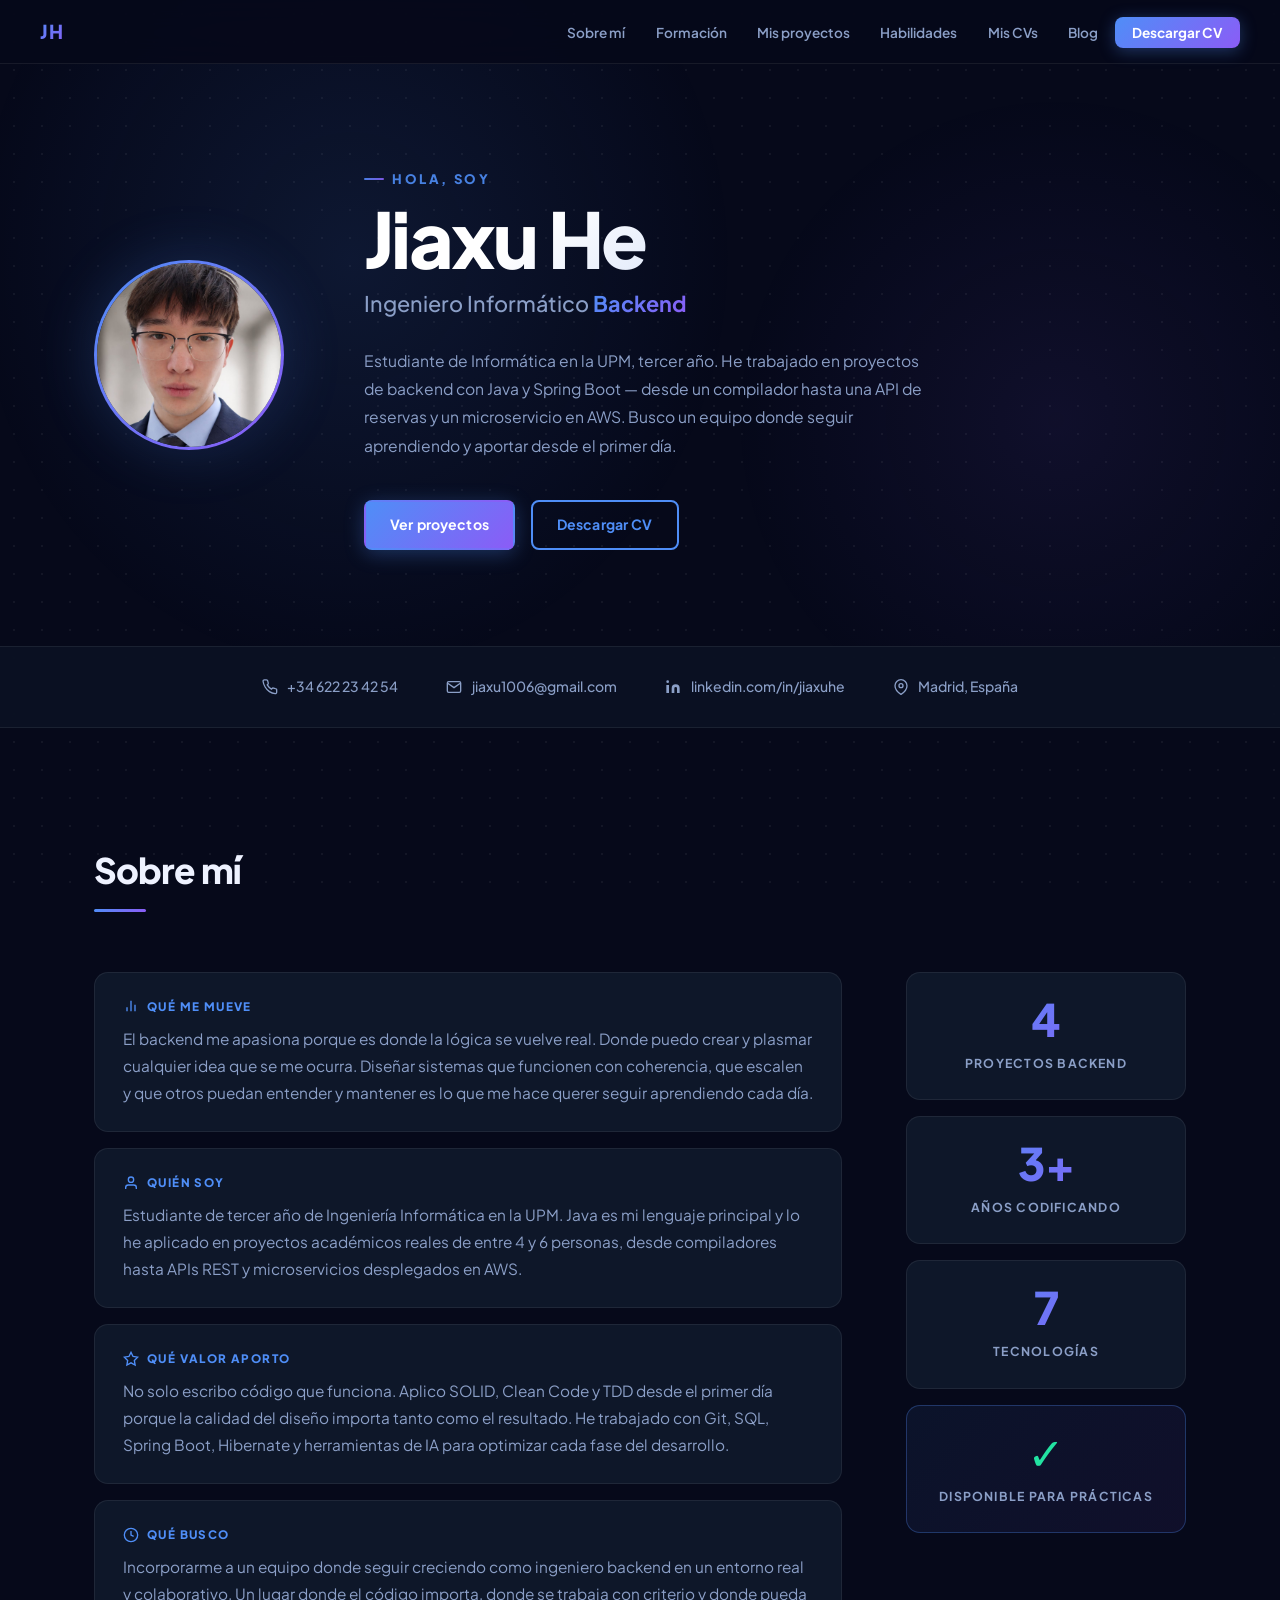
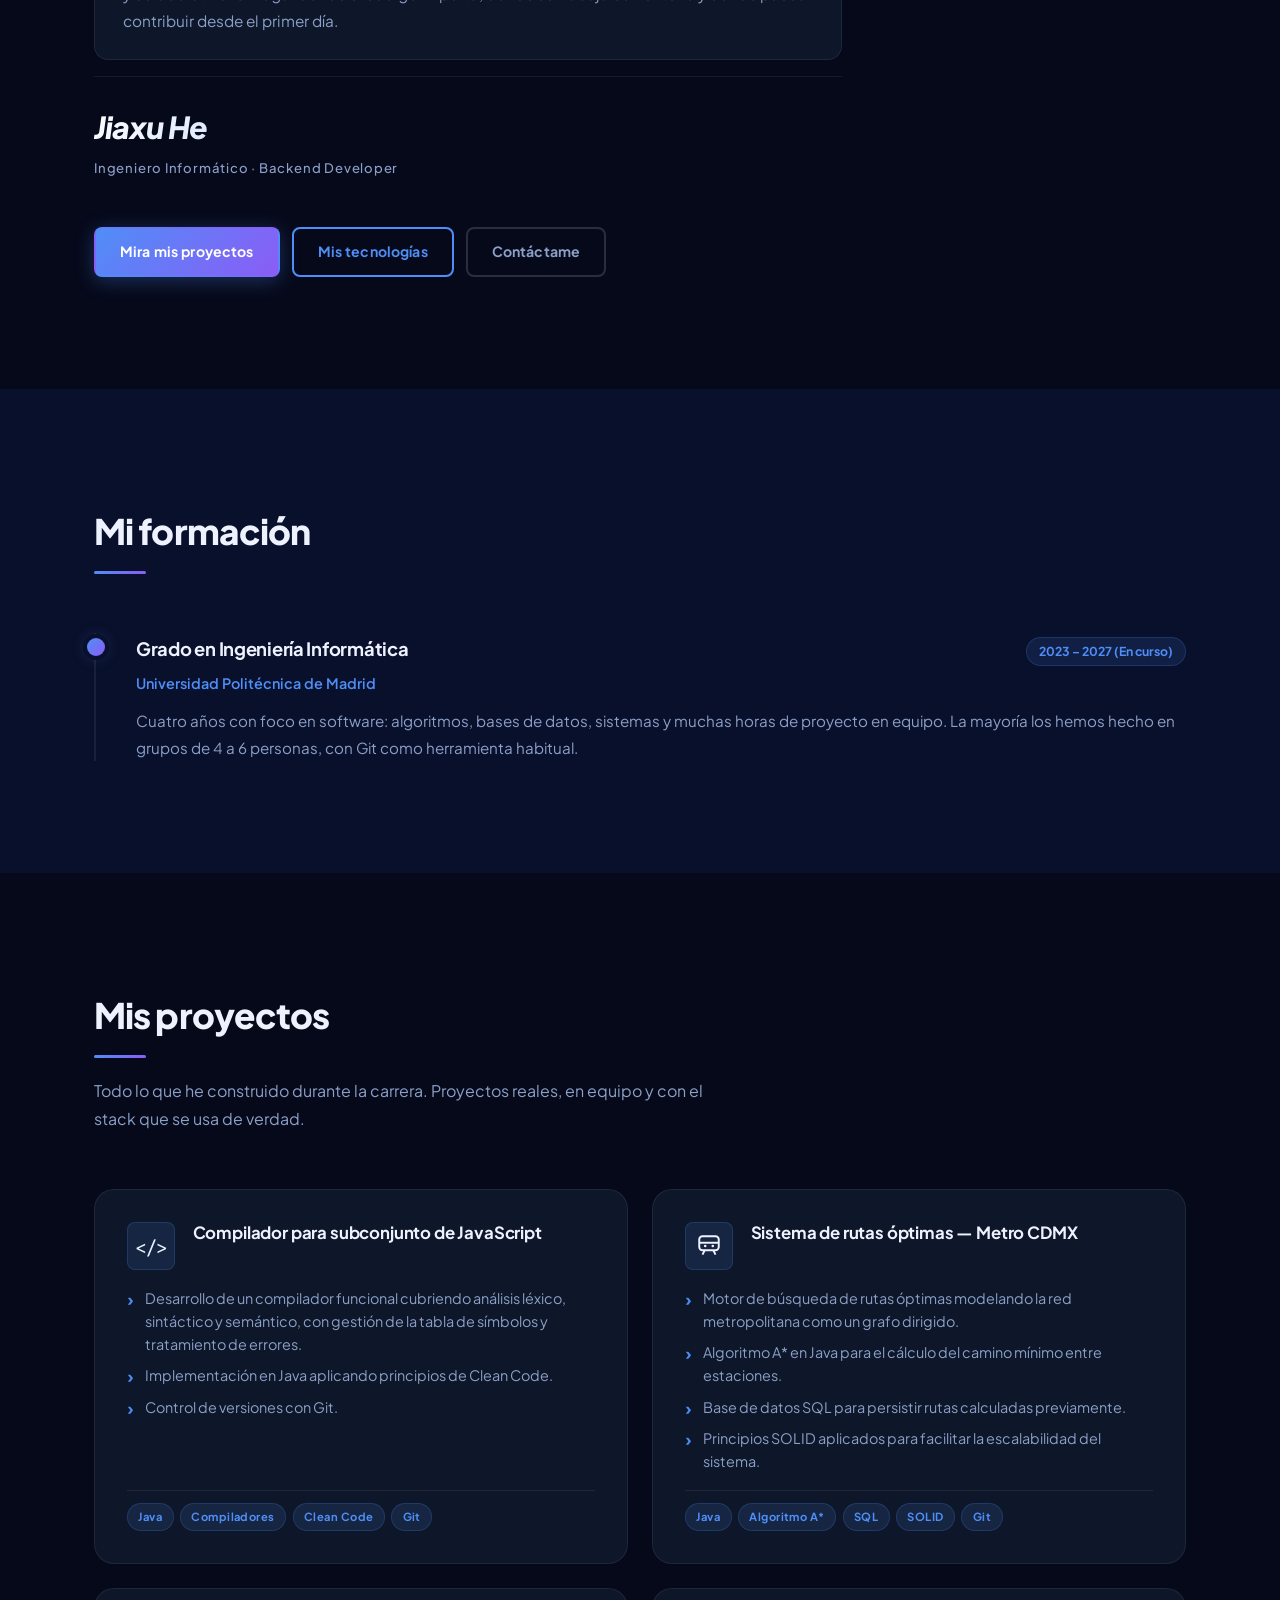
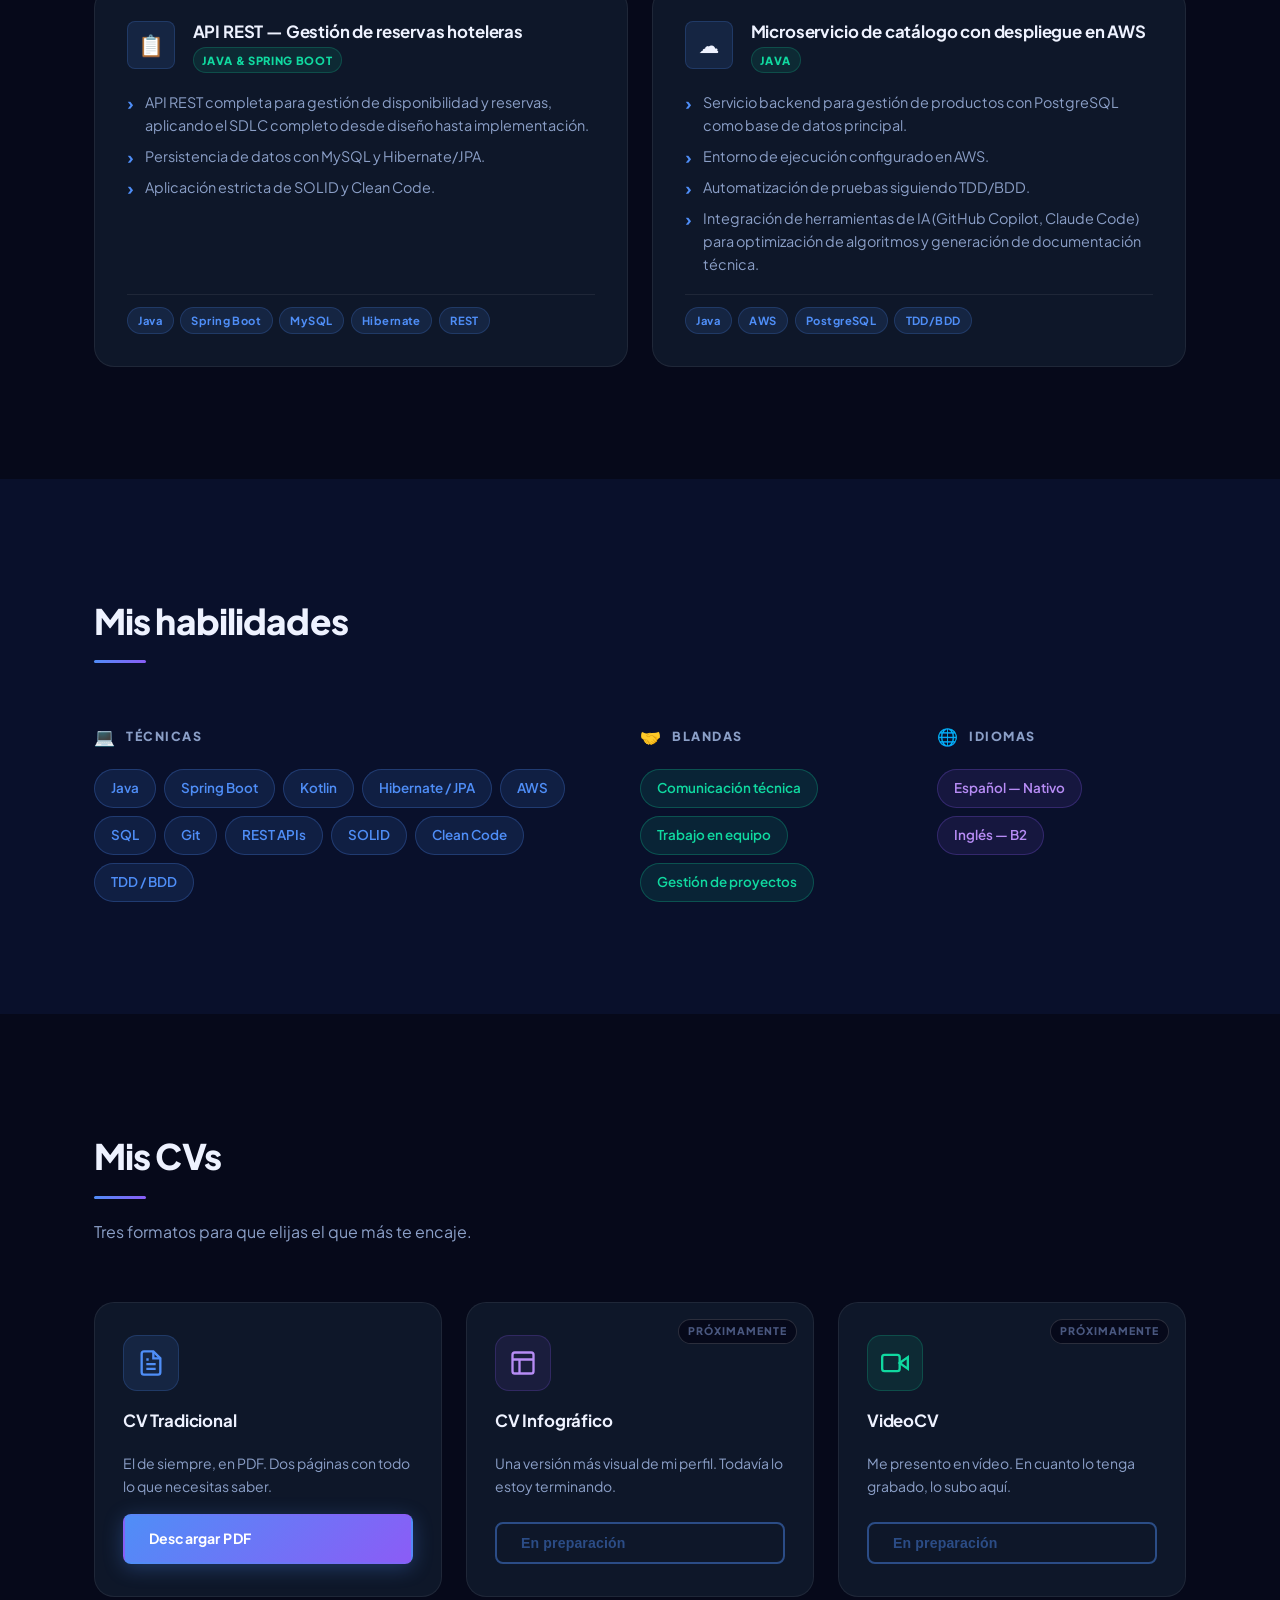
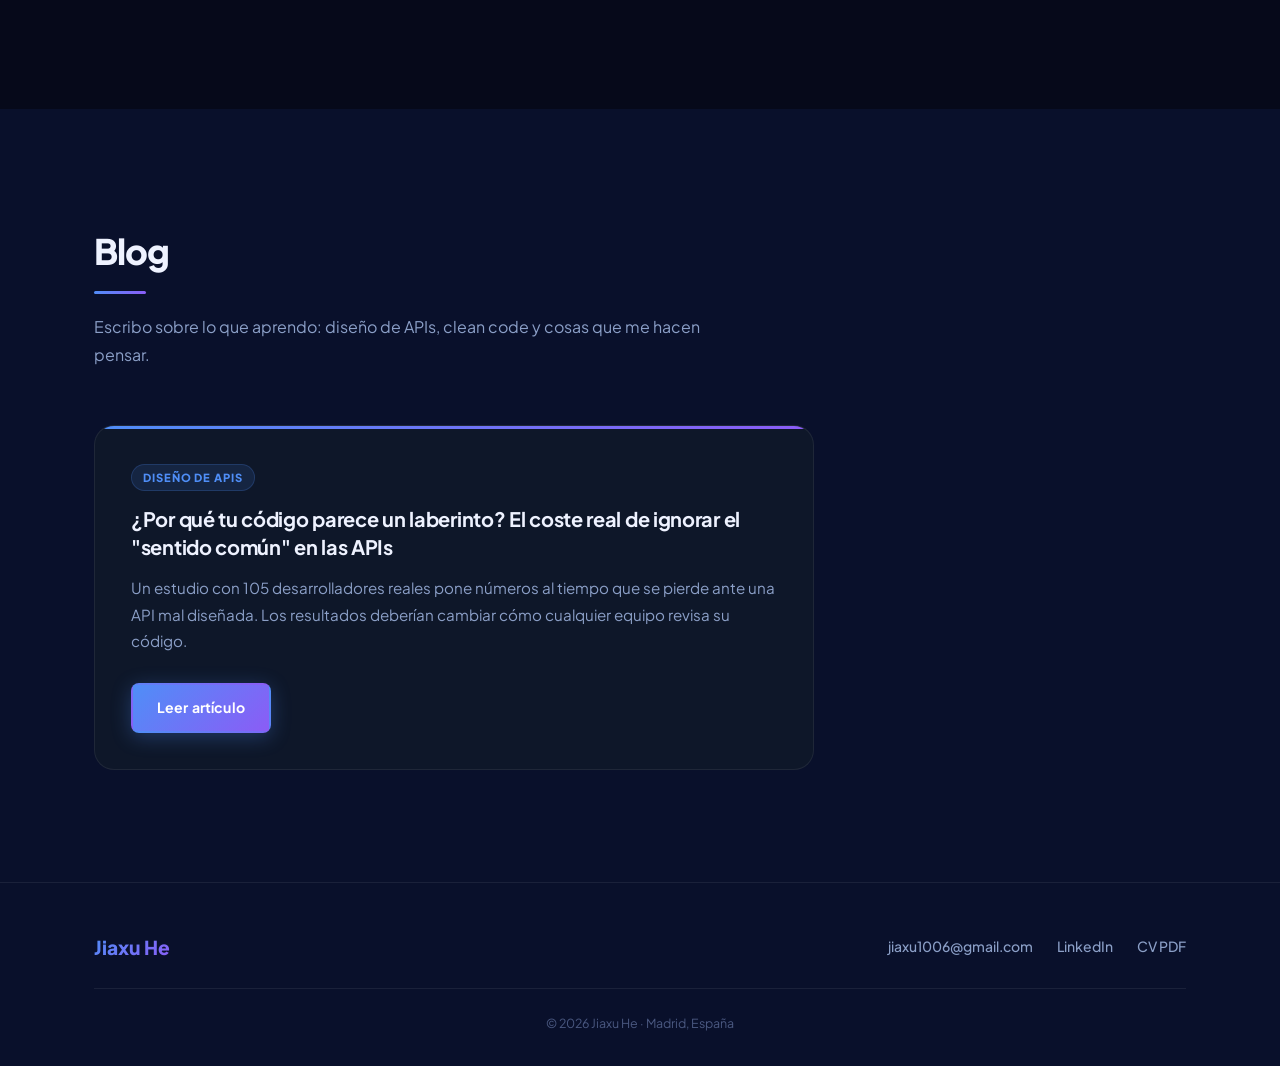
==== commit 37849d4d: "camios" ====
--- a/index.html
+++ b/index.html
@@ -21,11 +21,11 @@
     <a href="#inicio" class="nav-logo">JH</a>
     <button class="nav-toggle" aria-label="Abrir menú">&#9776;</button>
     <ul class="nav-links">
-      <li><a href="#presentacion">Presentación</a></li>
+      <li><a href="#presentacion">Sobre mí</a></li>
       <li><a href="#formacion">Formación</a></li>
-      <li><a href="#proyectos">Proyectos</a></li>
+      <li><a href="#proyectos">Mis proyectos</a></li>
       <li><a href="#habilidades">Habilidades</a></li>
-      <li><a href="#cv-recursos">CV &amp; Recursos</a></li>
+      <li><a href="#cv-recursos">Mis CVs</a></li>
       <li><a href="blog.html">Blog</a></li>
       <li>
         <a href="resources/JiaxuHe_CVTradicional.pdf" class="nav-cta" download>
@@ -42,8 +42,7 @@
     <div class="hero-inner">
 
       <div class="hero-photo">
-        <!-- Sustituir el div por: <img src="resources/foto.jpg" alt="Jiaxu He" /> -->
-        <div class="photo-placeholder">JH</div>
+        <img src="resources/perfillnkd.png" alt="Jiaxu He" class="hero-photo-img" />
       </div>
 
       <div class="hero-text">
@@ -51,10 +50,10 @@
         <h1 class="hero-name">Jiaxu He</h1>
         <h2 class="hero-title">Ingeniero Informático <span class="accent">Backend</span></h2>
         <p class="hero-bio">
-          Estudiante de Ingeniería Informática en la UPM con sólida base en desarrollo
-          backend con Java y Spring Boot, adquirida a través de proyectos académicos que
-          cubren desde APIs REST hasta despliegues en AWS. Busco incorporarme a un equipo
-          donde seguir creciendo como ingeniero backend en un entorno real y colaborativo.
+          Estudiante de Informática en la UPM, tercer año. He trabajado en proyectos de
+          backend con Java y Spring Boot — desde un compilador hasta una API de reservas
+          y un microservicio en AWS. Busco un equipo donde seguir aprendiendo y aportar
+          desde el primer día.
         </p>
         <div class="hero-actions">
           <a href="#proyectos" class="btn btn-primary">Ver proyectos</a>
@@ -117,7 +116,7 @@
   ═══════════════════════════════════════ -->
   <section class="section" id="presentacion">
     <div class="container">
-      <h2 class="section-title">Presentación</h2>
+      <h2 class="section-title">Sobre mí</h2>
 
       <div class="pres-grid">
 
@@ -231,7 +230,7 @@
   ═══════════════════════════════════════ -->
   <section class="section section-alt" id="formacion">
     <div class="container">
-      <h2 class="section-title">Formación</h2>
+      <h2 class="section-title">Mi formación</h2>
 
       <div class="timeline">
         <div class="timeline-item">
@@ -243,9 +242,9 @@
             </div>
             <p class="timeline-institution">Universidad Politécnica de Madrid</p>
             <p class="timeline-desc">
-              Especialización en desarrollo de software, estructuras de datos, algoritmos,
-              bases de datos e ingeniería del software. Trabajo habitual en equipos de 4–6 personas
-              con metodologías ágiles y control de versiones con Git.
+              Cuatro años con foco en software: algoritmos, bases de datos, sistemas y muchas horas
+              de proyecto en equipo. La mayoría los hemos hecho en grupos de 4 a 6 personas,
+              con Git como herramienta habitual.
             </p>
           </div>
         </div>
@@ -259,9 +258,9 @@
   ═══════════════════════════════════════ -->
   <section class="section" id="proyectos">
     <div class="container">
-      <h2 class="section-title">Proyectos</h2>
+      <h2 class="section-title">Mis proyectos</h2>
       <p class="section-subtitle">
-        Proyectos académicos desarrollados durante el grado, aplicando tecnologías y metodologías de entorno profesional.
+        Todo lo que he construido durante la carrera. Proyectos reales, en equipo y con el stack que se usa de verdad.
       </p>
 
       <div class="projects-grid">
@@ -293,7 +292,15 @@
         <!-- Proyecto 2 -->
         <article class="project-card">
           <div class="project-header">
-            <div class="project-icon">&#x25b3;</div>
+            <div class="project-icon">
+              <svg viewBox="0 0 24 24" fill="none" stroke="currentColor" stroke-width="1.8" width="26" height="26">
+                <rect x="3" y="3" width="18" height="13" rx="3"/>
+                <path d="M3 9h18"/>
+                <path d="M8 16l-2 4M16 16l2 4"/>
+                <circle cx="8.5" cy="12" r="1.2" fill="currentColor" stroke="none"/>
+                <circle cx="15.5" cy="12" r="1.2" fill="currentColor" stroke="none"/>
+              </svg>
+            </div>
             <div class="project-meta">
               <h3>Sistema de rutas óptimas — Metro CDMX</h3>
             </div>
@@ -376,7 +383,7 @@
   ═══════════════════════════════════════ -->
   <section class="section section-alt" id="habilidades">
     <div class="container">
-      <h2 class="section-title">Habilidades</h2>
+      <h2 class="section-title">Mis habilidades</h2>
 
       <div class="skills-layout">
 
@@ -429,9 +436,9 @@
   ═══════════════════════════════════════ -->
   <section class="section" id="cv-recursos">
     <div class="container">
-      <h2 class="section-title">CV &amp; Recursos</h2>
+      <h2 class="section-title">Mis CVs</h2>
       <p class="section-subtitle">
-        Tres formatos distintos para conocerme mejor, según lo que necesites.
+        Tres formatos para que elijas el que más te encaje.
       </p>
 
       <div class="cv-resources-grid">
@@ -448,7 +455,7 @@
             </svg>
           </div>
           <h3>CV Tradicional</h3>
-          <p>Formato clásico con toda mi trayectoria académica y proyectos. Listo para adjuntar en cualquier oferta.</p>
+          <p>El de siempre, en PDF. Dos páginas con todo lo que necesitas saber.</p>
           <a href="resources/JiaxuHe_CVTradicional.pdf" class="btn btn-primary" download>
             Descargar PDF
           </a>
@@ -465,7 +472,7 @@
           </div>
           <span class="cv-pending-badge">Próximamente</span>
           <h3>CV Infográfico</h3>
-          <p>Versión visual e impactante de mi trayectoria. Diseñada para transmitir de un vistazo quién soy y qué sé hacer.</p>
+          <p>Una versión más visual de mi perfil. Todavía lo estoy terminando.</p>
           <button class="btn btn-outline" disabled>En preparación</button>
         </div>
 
@@ -479,7 +486,7 @@
           </div>
           <span class="cv-pending-badge">Próximamente</span>
           <h3>VideoCV</h3>
-          <p>Presentación audiovisual de 60–90 segundos. Una forma más directa y personal de conocerme antes de una entrevista.</p>
+          <p>Me presento en vídeo. En cuanto lo tenga grabado, lo subo aquí.</p>
           <button class="btn btn-outline" disabled>En preparación</button>
         </div>
 
@@ -494,7 +501,7 @@
     <div class="container">
       <h2 class="section-title">Blog</h2>
       <p class="section-subtitle">
-        Divulgación técnica sobre ingeniería del software y buenas prácticas de desarrollo.
+        Escribo sobre lo que aprendo: diseño de APIs, clean code y cosas que me hacen pensar.
       </p>
 
       <div class="blog-preview-card">
--- a/css/style.css
+++ b/css/style.css
@@ -300,6 +300,21 @@
 @keyframes photo-pulse {
   0%, 100% { opacity: 0.3; transform: scale(1); }
   50%       { opacity: 0.6; transform: scale(1.05); }
+}
+
+.hero-photo-img {
+  width: 190px;
+  height: 190px;
+  border-radius: 50%;
+  object-fit: cover;
+  object-position: center top;
+  background: linear-gradient(var(--surface), var(--surface)) padding-box,
+              var(--grad-accent) border-box;
+  border: 3px solid transparent;
+  box-shadow: 0 0 60px rgba(79,142,247,0.2);
+  position: relative;
+  z-index: 1;
+  display: block;
 }
 
 .photo-placeholder {
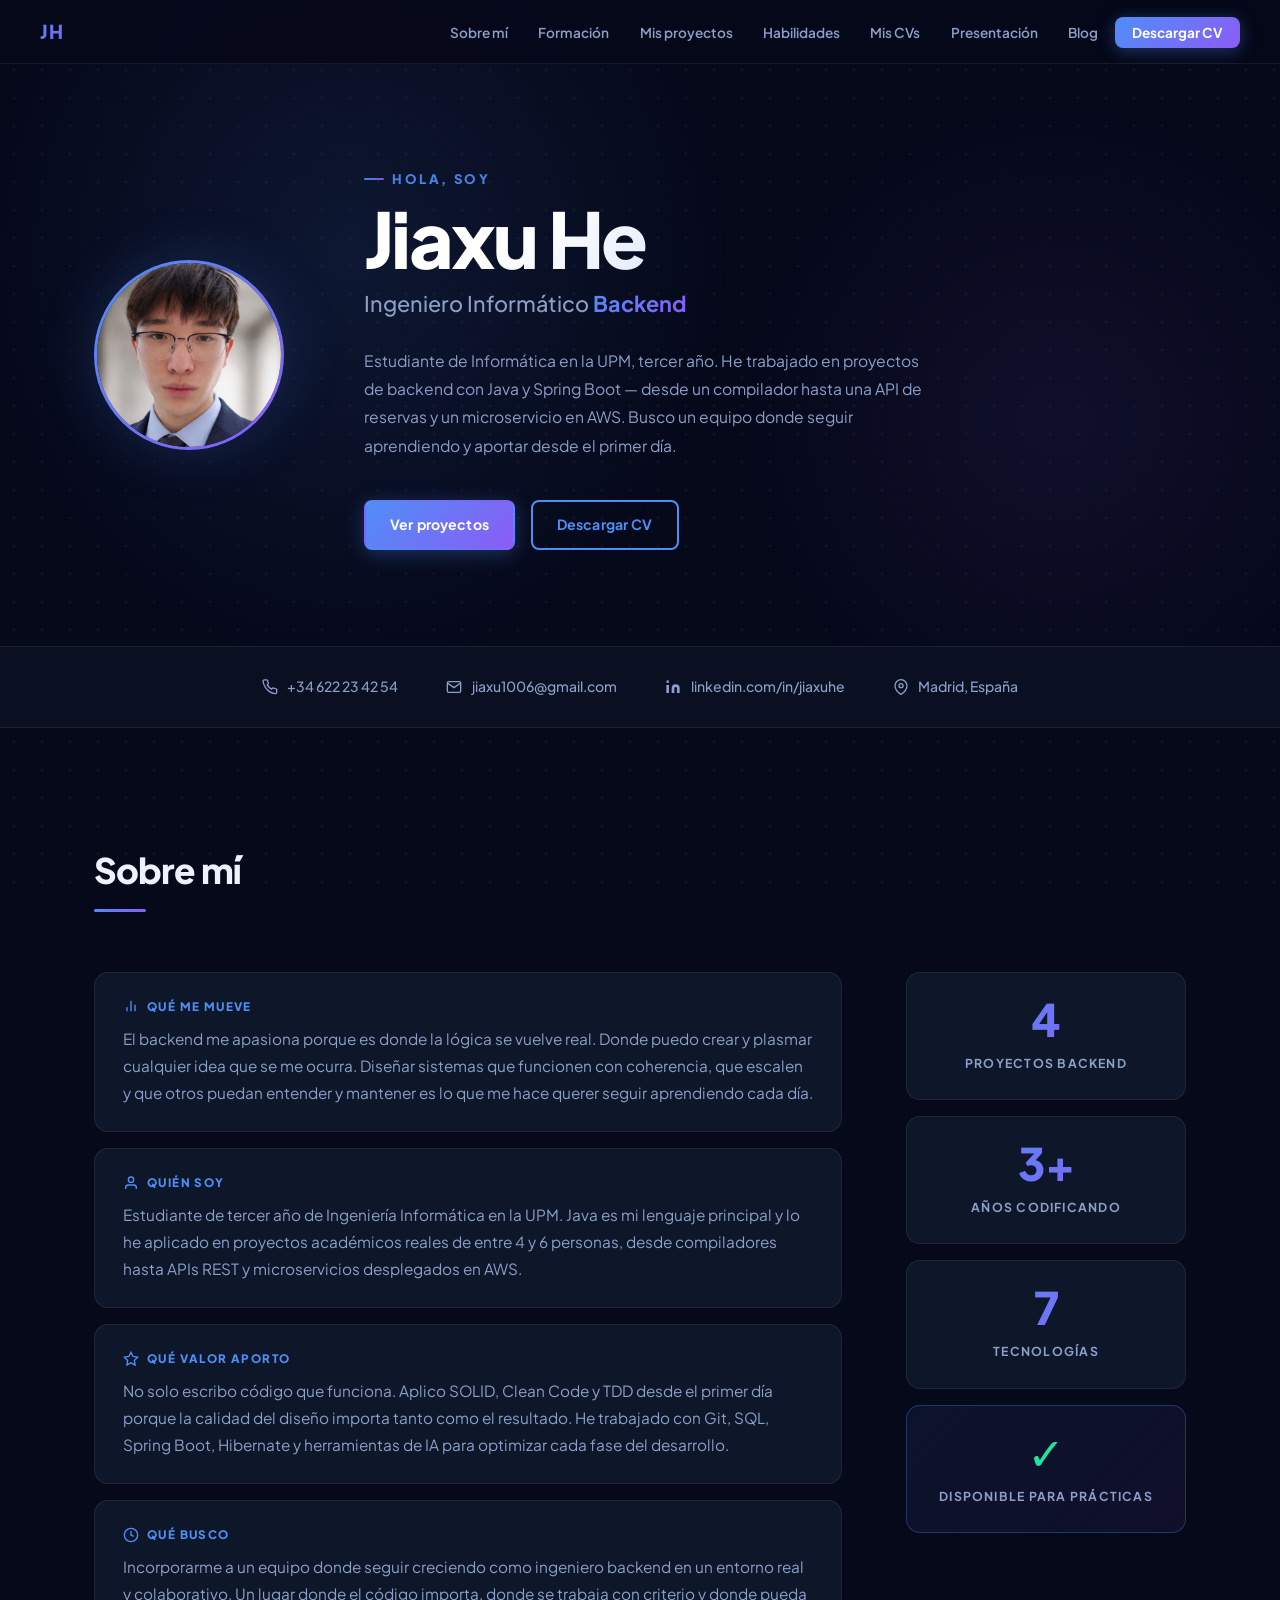
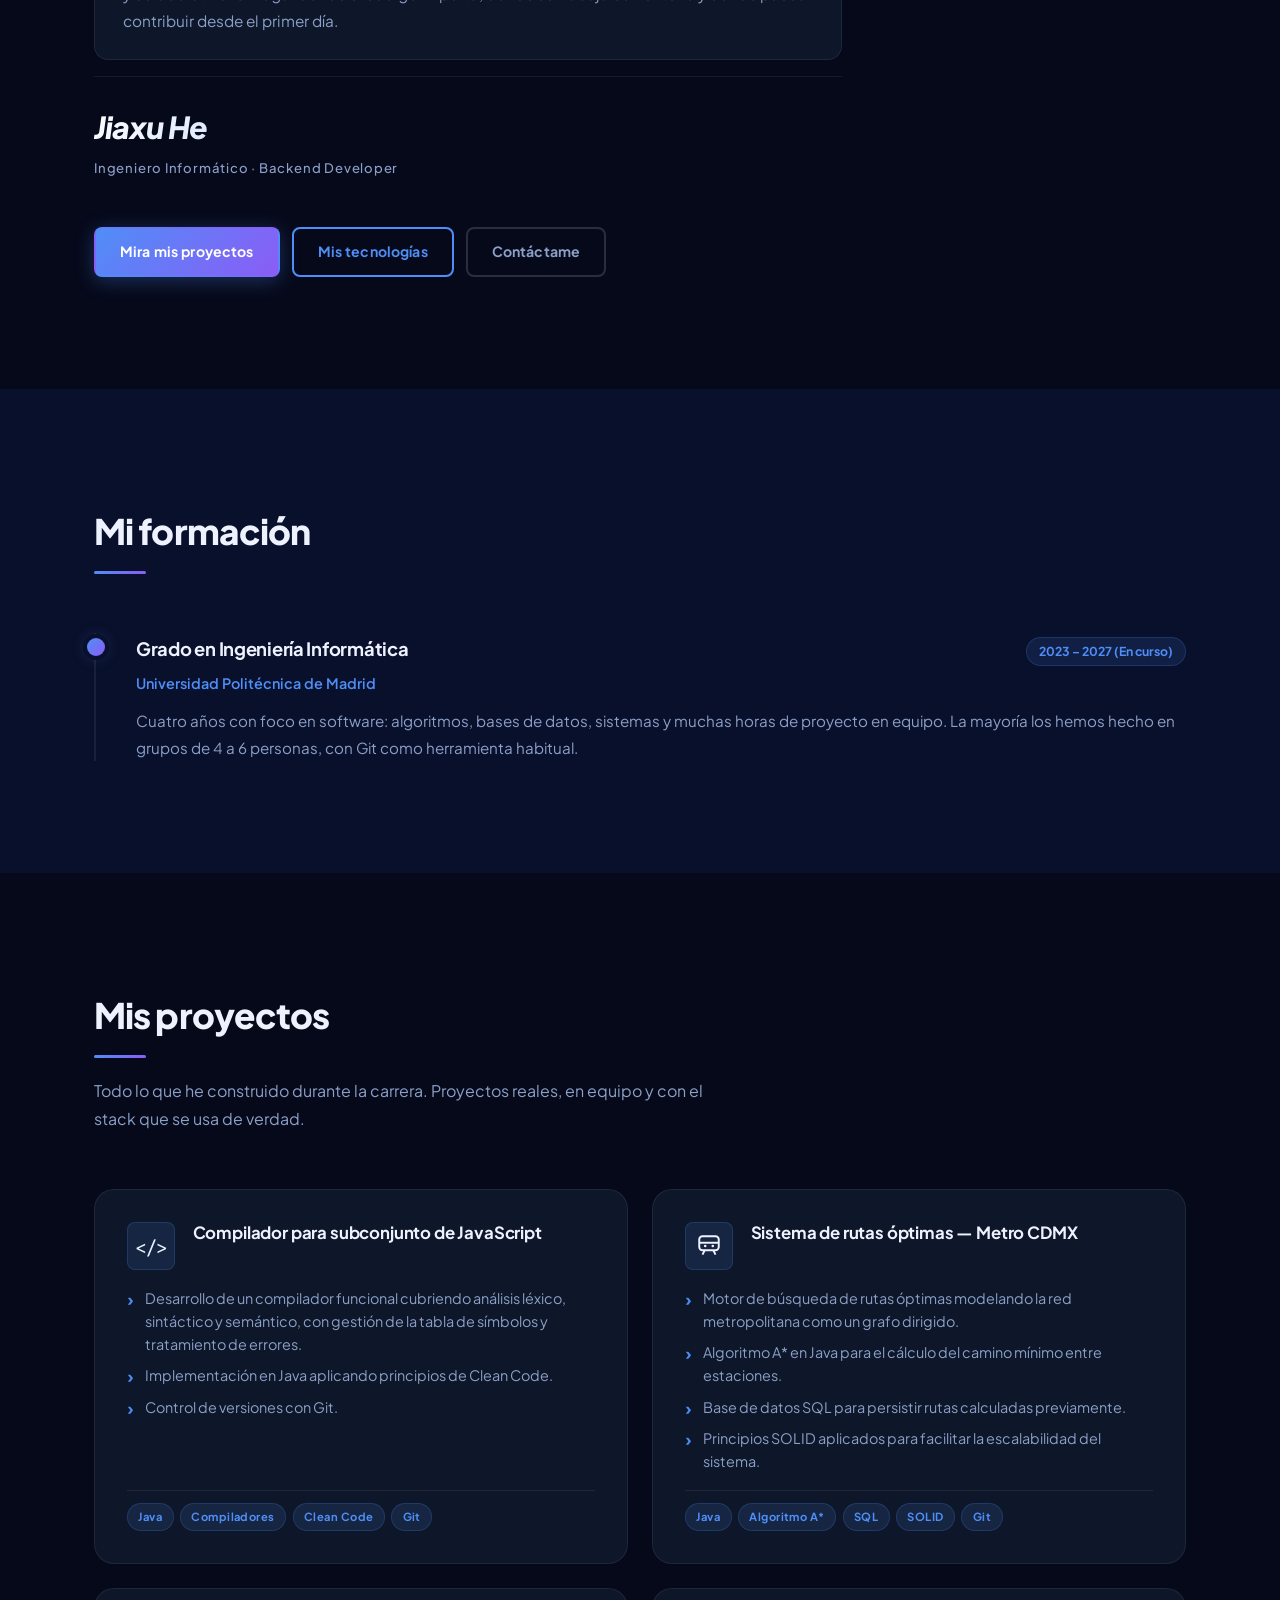
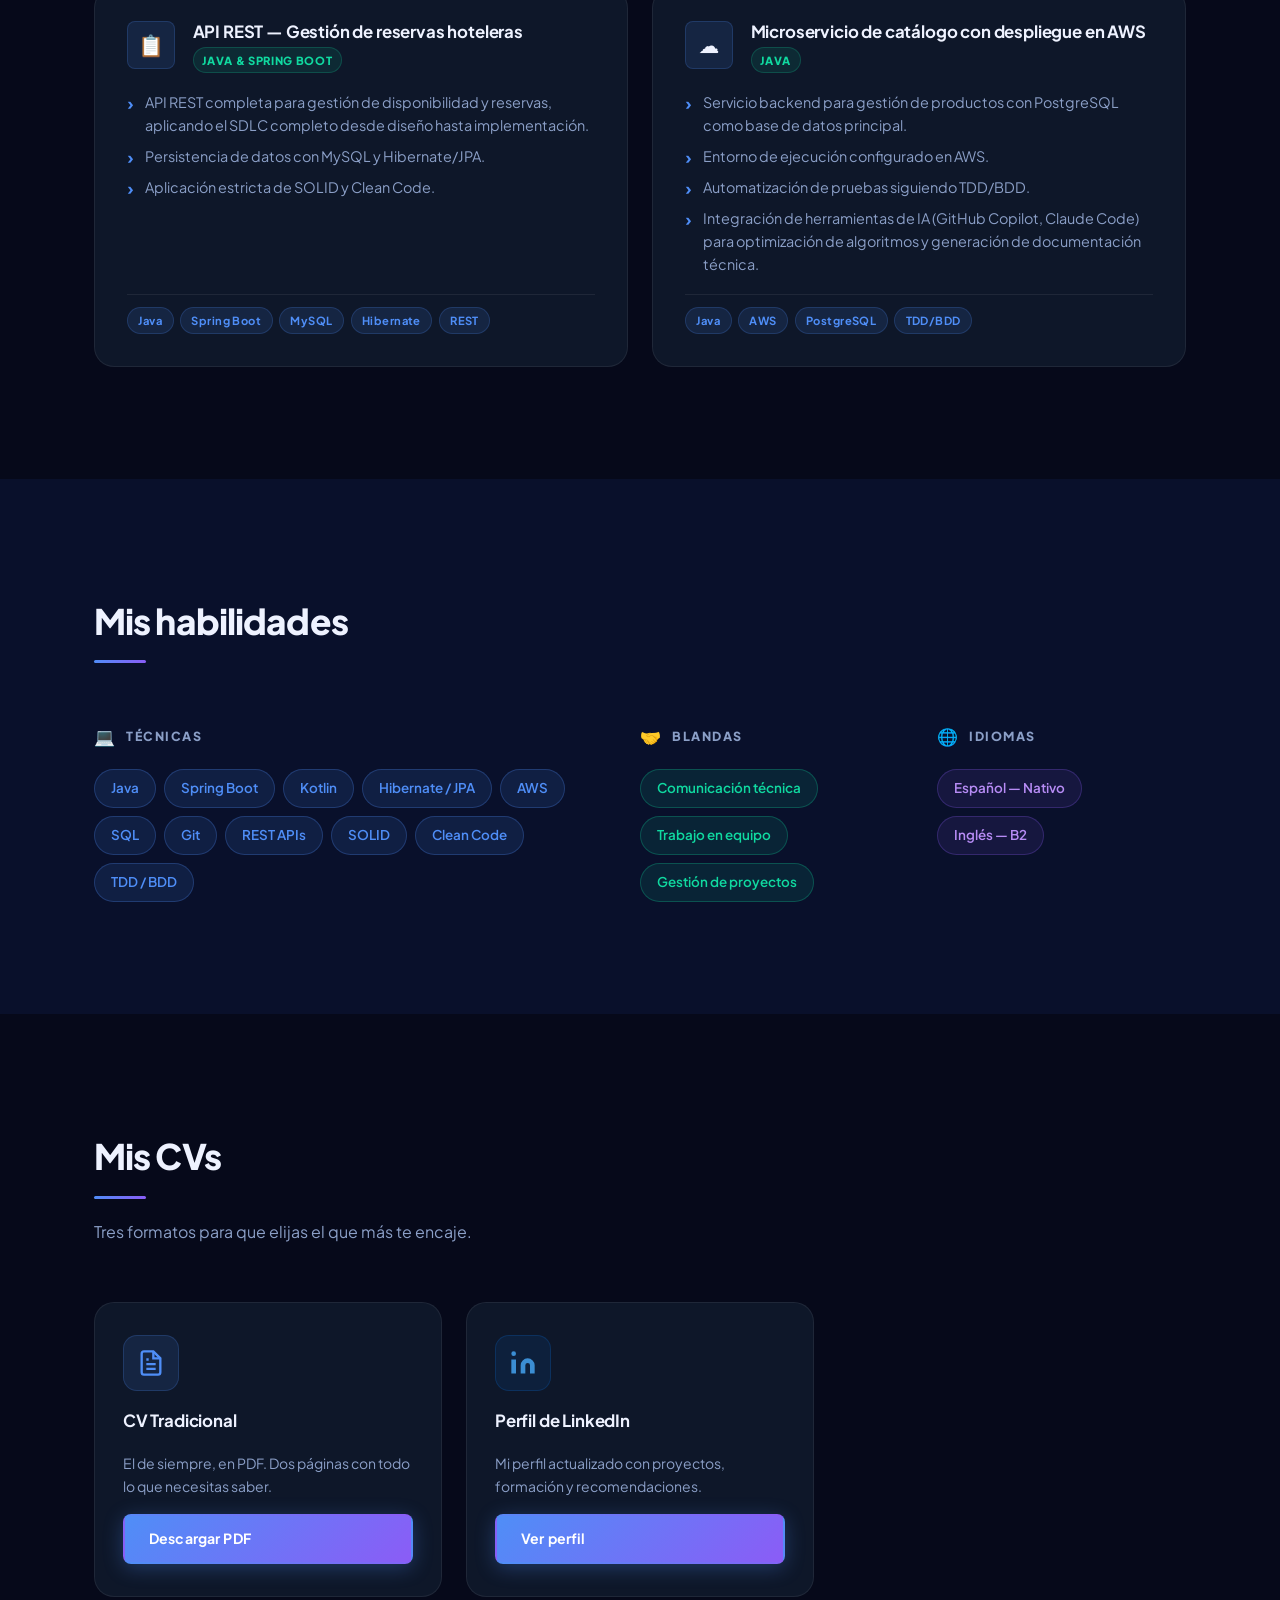
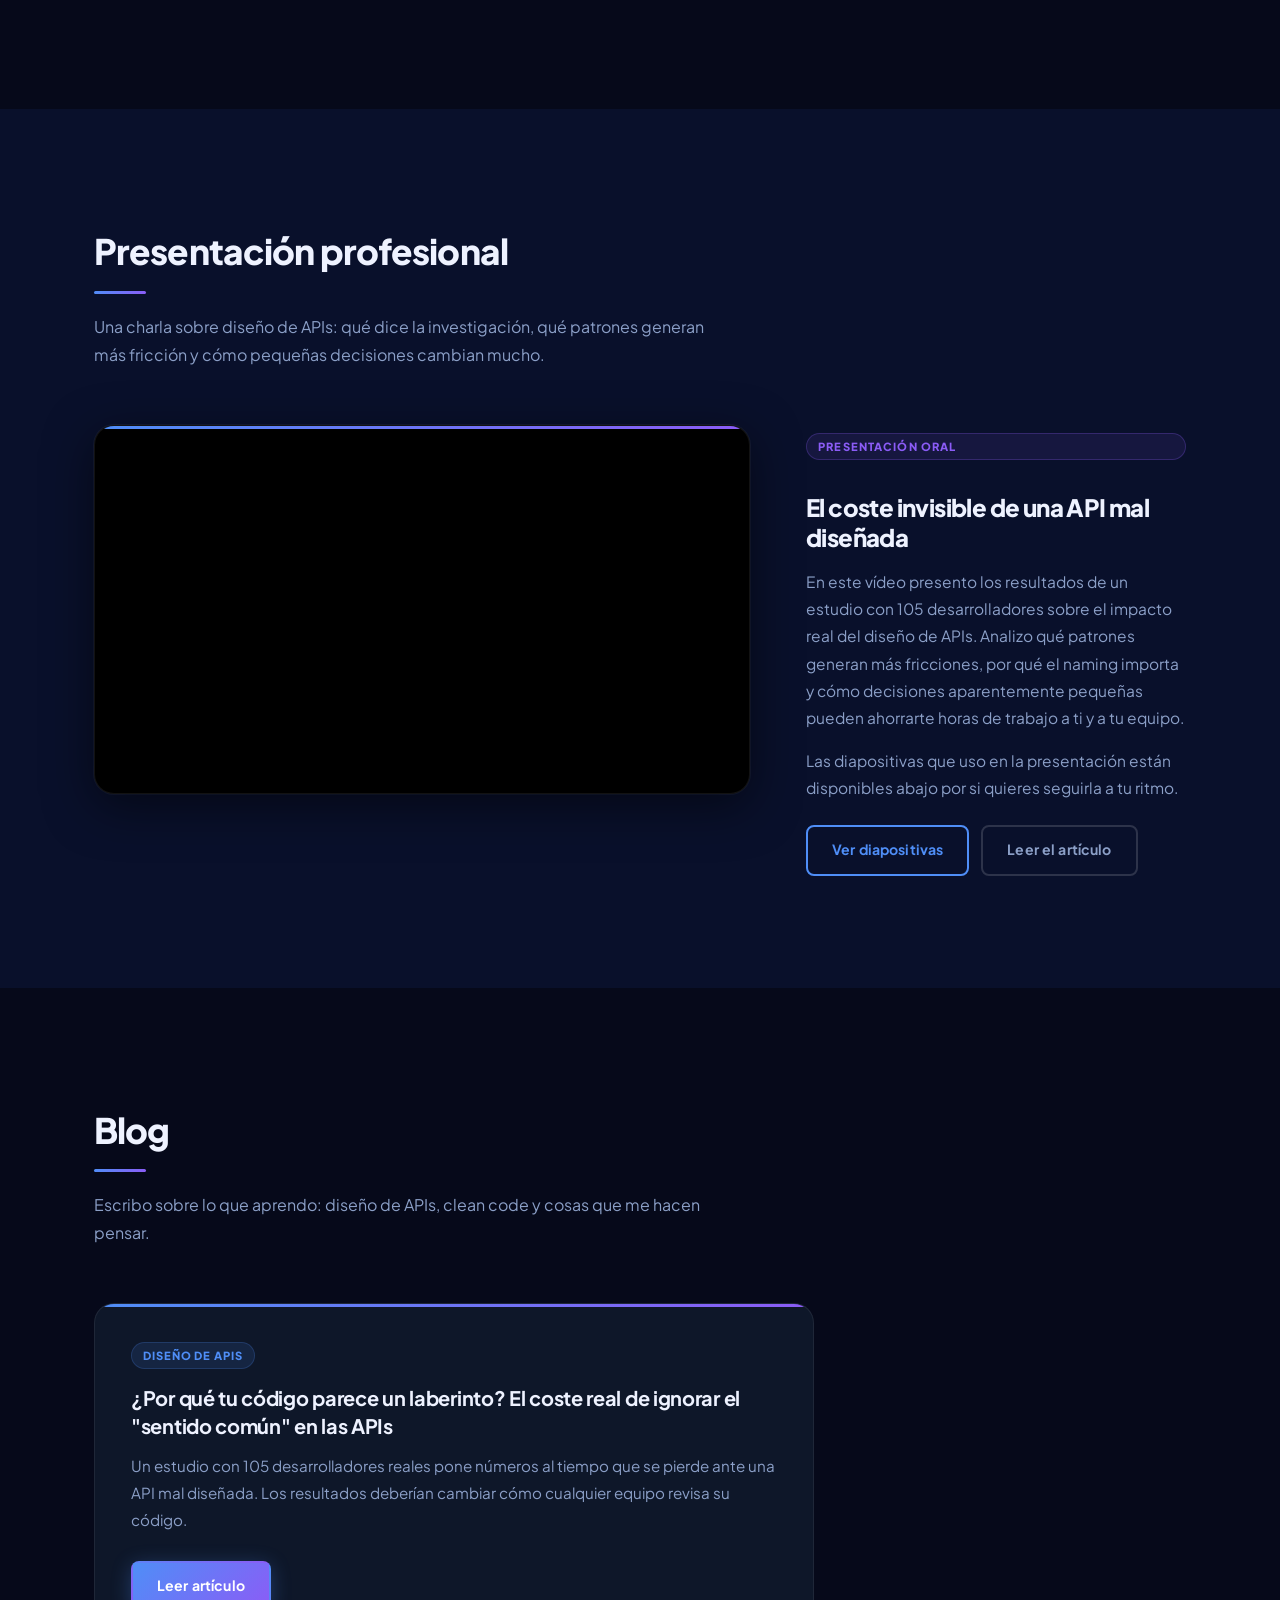
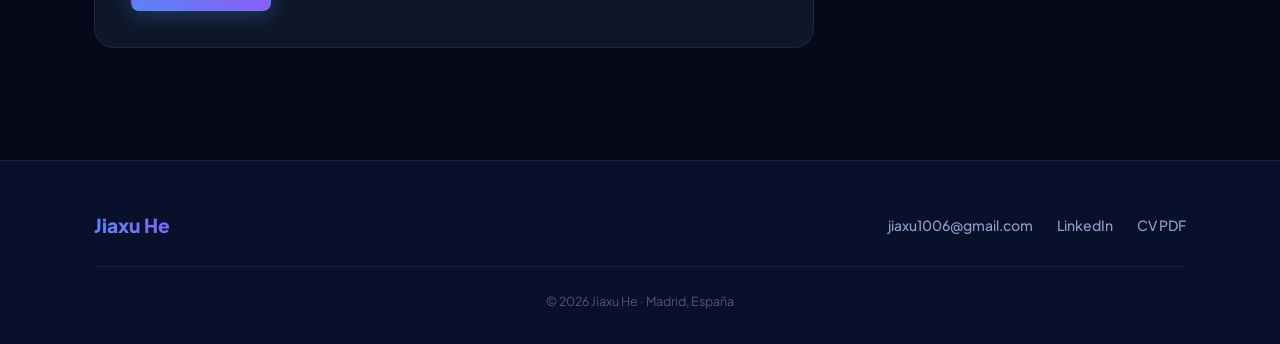
==== commit b696c4a9: "Cambios en la estructura y adición de la Presentacón Profesional" ====
--- a/index.html
+++ b/index.html
@@ -26,6 +26,7 @@
       <li><a href="#proyectos">Mis proyectos</a></li>
       <li><a href="#habilidades">Habilidades</a></li>
       <li><a href="#cv-recursos">Mis CVs</a></li>
+      <li><a href="#presentacion-pro">Presentación</a></li>
       <li><a href="blog.html">Blog</a></li>
       <li>
         <a href="resources/JiaxuHe_CVTradicional.pdf" class="nav-cta" download>
@@ -441,7 +442,7 @@
         Tres formatos para que elijas el que más te encaje.
       </p>
 
-      <div class="cv-resources-grid">
+      <div class="cv-resources-grid cv-resources-grid--two">
 
         <!-- CV Tradicional -->
         <div class="cv-resource-card">
@@ -461,33 +462,20 @@
           </a>
         </div>
 
-        <!-- CV Infográfico — PENDIENTE -->
-        <div class="cv-resource-card cv-resource-card--pending">
-          <div class="cv-resource-icon cv-resource-icon--purple">
-            <svg viewBox="0 0 24 24" fill="none" stroke="currentColor" stroke-width="2">
-              <rect x="3" y="3" width="18" height="18" rx="2" ry="2"/>
-              <line x1="3" y1="9" x2="21" y2="9"/>
-              <line x1="9" y1="21" x2="9" y2="9"/>
+        <!-- LinkedIn -->
+        <div class="cv-resource-card">
+          <div class="cv-resource-icon cv-resource-icon--linkedin">
+            <svg viewBox="0 0 24 24" fill="currentColor" width="28" height="28">
+              <path d="M16 8a6 6 0 0 1 6 6v7h-4v-7a2 2 0 0 0-2-2 2 2 0 0 0-2 2v7h-4v-7a6 6 0 0 1 6-6z"/>
+              <rect x="2" y="9" width="4" height="12"/>
+              <circle cx="4" cy="4" r="2"/>
             </svg>
           </div>
-          <span class="cv-pending-badge">Próximamente</span>
-          <h3>CV Infográfico</h3>
-          <p>Una versión más visual de mi perfil. Todavía lo estoy terminando.</p>
-          <button class="btn btn-outline" disabled>En preparación</button>
-        </div>
-
-        <!-- VideoCV — PENDIENTE -->
-        <div class="cv-resource-card cv-resource-card--pending">
-          <div class="cv-resource-icon cv-resource-icon--green">
-            <svg viewBox="0 0 24 24" fill="none" stroke="currentColor" stroke-width="2">
-              <polygon points="23 7 16 12 23 17 23 7"/>
-              <rect x="1" y="5" width="15" height="14" rx="2" ry="2"/>
-            </svg>
-          </div>
-          <span class="cv-pending-badge">Próximamente</span>
-          <h3>VideoCV</h3>
-          <p>Me presento en vídeo. En cuanto lo tenga grabado, lo subo aquí.</p>
-          <button class="btn btn-outline" disabled>En preparación</button>
+          <h3>Perfil de LinkedIn</h3>
+          <p>Mi perfil actualizado con proyectos, formación y recomendaciones.</p>
+          <a href="https://www.linkedin.com/in/jiaxuhe" class="btn btn-primary" target="_blank" rel="noopener">
+            Ver perfil
+          </a>
         </div>
 
       </div>
@@ -495,9 +483,61 @@
   </section>
 
   <!-- ═══════════════════════════════════════
+       PRESENTACIÓN PROFESIONAL
+  ═══════════════════════════════════════ -->
+  <section class="section section-alt" id="presentacion-pro">
+    <div class="container">
+      <h2 class="section-title">Presentación profesional</h2>
+      <p class="section-subtitle">
+        Una charla sobre diseño de APIs: qué dice la investigación, qué patrones generan
+        más fricción y cómo pequeñas decisiones cambian mucho.
+      </p>
+
+      <div class="presenpro-layout">
+
+        <div class="presenpro-video-wrap">
+          <iframe
+            class="presenpro-video"
+            src="https://www.youtube.com/embed/01txFhcYCv8"
+            title="El coste invisible de una API mal diseñada — Jiaxu He"
+            frameborder="0"
+            allow="accelerometer; autoplay; clipboard-write; encrypted-media; gyroscope; picture-in-picture"
+            allowfullscreen>
+          </iframe>
+        </div>
+
+        <div class="presenpro-info">
+          <span class="presenpro-badge">Presentación oral</span>
+          <h3>El coste invisible de una API mal diseñada</h3>
+          <p>
+            En este vídeo presento los resultados de un estudio con 105 desarrolladores
+            sobre el impacto real del diseño de APIs. Analizo qué patrones generan más
+            fricciones, por qué el naming importa y cómo decisiones aparentemente
+            pequeñas pueden ahorrarte horas de trabajo a ti y a tu equipo.
+          </p>
+          <p>
+            Las diapositivas que uso en la presentación están disponibles abajo
+            por si quieres seguirla a tu ritmo.
+          </p>
+          <div class="presenpro-actions">
+            <a href="resources/El-coste-invisible-de-una-API-mal-disenada.pptx.pdf"
+               class="btn btn-outline" target="_blank" rel="noopener">
+              Ver diapositivas
+            </a>
+            <a href="blog.html" class="btn btn-ghost">
+              Leer el artículo
+            </a>
+          </div>
+        </div>
+
+      </div>
+    </div>
+  </section>
+
+  <!-- ═══════════════════════════════════════
        BLOG TEASER
   ═══════════════════════════════════════ -->
-  <section class="section section-alt" id="blog-teaser">
+  <section class="section" id="blog-teaser">
     <div class="container">
       <h2 class="section-title">Blog</h2>
       <p class="section-subtitle">
--- a/css/style.css
+++ b/css/style.css
@@ -855,8 +855,12 @@
 .cv-resources-grid {
   margin-top: 2.5rem;
   display: grid;
-  grid-template-columns: repeat(3, 1fr);
+  grid-template-columns: repeat(auto-fit, minmax(280px, 1fr));
   gap: 1.5rem;
+}
+
+.cv-resources-grid--two {
+  max-width: 720px;
 }
 
 .cv-resource-card {
@@ -892,9 +896,10 @@
 
 .cv-resource-icon svg { width: 28px; height: 28px; }
 
-.cv-resource-icon--blue   { background: var(--accent-dim);               color: var(--accent); border-color: rgba(79,142,247,0.2); }
-.cv-resource-icon--purple { background: rgba(139,92,246,0.1);            color: #b78cf5;       border-color: rgba(139,92,246,0.2); }
-.cv-resource-icon--green  { background: var(--green-dim);                color: var(--green);  border-color: rgba(16,217,160,0.2); }
+.cv-resource-icon--blue     { background: var(--accent-dim);          color: var(--accent); border-color: rgba(79,142,247,0.2); }
+.cv-resource-icon--purple   { background: rgba(139,92,246,0.1);        color: #b78cf5;       border-color: rgba(139,92,246,0.2); }
+.cv-resource-icon--green    { background: var(--green-dim);            color: var(--green);  border-color: rgba(16,217,160,0.2); }
+.cv-resource-icon--linkedin { background: rgba(10,102,194,0.12);       color: #3b8ed4;       border-color: rgba(10,102,194,0.25); }
 
 .cv-resource-card h3 { font-size: 1.05rem; font-weight: 700; letter-spacing: -0.01em; }
 
@@ -926,6 +931,86 @@
   pointer-events: none;
 }
 
+/* ── Presentación Profesional ───────────────────── */
+.presenpro-layout {
+  margin-top: 2.5rem;
+  display: grid;
+  grid-template-columns: 1fr 380px;
+  gap: 3.5rem;
+  align-items: start;
+}
+
+.presenpro-video-wrap {
+  border-radius: var(--r-lg);
+  overflow: hidden;
+  border: 1px solid var(--border);
+  background: #000;
+  box-shadow: 0 12px 48px rgba(0,0,0,0.5), 0 0 0 1px rgba(255,255,255,0.05);
+  position: relative;
+}
+
+/* Subtle gradient top line matching the accent */
+.presenpro-video-wrap::before {
+  content: '';
+  position: absolute;
+  top: 0; left: 0; right: 0;
+  height: 3px;
+  background: var(--grad-accent);
+  z-index: 1;
+}
+
+.presenpro-video-wrap {
+  aspect-ratio: 16 / 9;
+}
+
+.presenpro-video {
+  width: 100%;
+  height: 100%;
+  display: block;
+  border-radius: var(--r-lg);
+}
+
+.presenpro-badge {
+  display: inline-block;
+  font-size: 0.7rem;
+  font-weight: 800;
+  letter-spacing: 0.1em;
+  text-transform: uppercase;
+  color: var(--accent-2);
+  background: rgba(139,92,246,0.1);
+  border: 1px solid rgba(139,92,246,0.25);
+  padding: 0.2rem 0.7rem;
+  border-radius: 20px;
+  margin-bottom: 1rem;
+}
+
+.presenpro-info {
+  display: flex;
+  flex-direction: column;
+  gap: 1rem;
+  padding-top: 0.5rem;
+}
+
+.presenpro-info h3 {
+  font-size: 1.5rem;
+  font-weight: 800;
+  letter-spacing: -0.025em;
+  line-height: 1.25;
+}
+
+.presenpro-info p {
+  color: var(--text-muted);
+  font-size: 0.97rem;
+  line-height: 1.75;
+}
+
+.presenpro-actions {
+  display: flex;
+  flex-wrap: wrap;
+  gap: 0.75rem;
+  margin-top: 0.5rem;
+}
+
 /* ── Blog teaser ────────────────────────────────── */
 .blog-preview-card {
   margin-top: 2.5rem;
@@ -1053,7 +1138,7 @@
 
 @media (max-width: 900px) {
   .projects-grid { grid-template-columns: 1fr; }
-  .cv-resources-grid { grid-template-columns: 1fr; }
+  .presenpro-layout { grid-template-columns: 1fr; }
 }
 
 @media (max-width: 860px) {
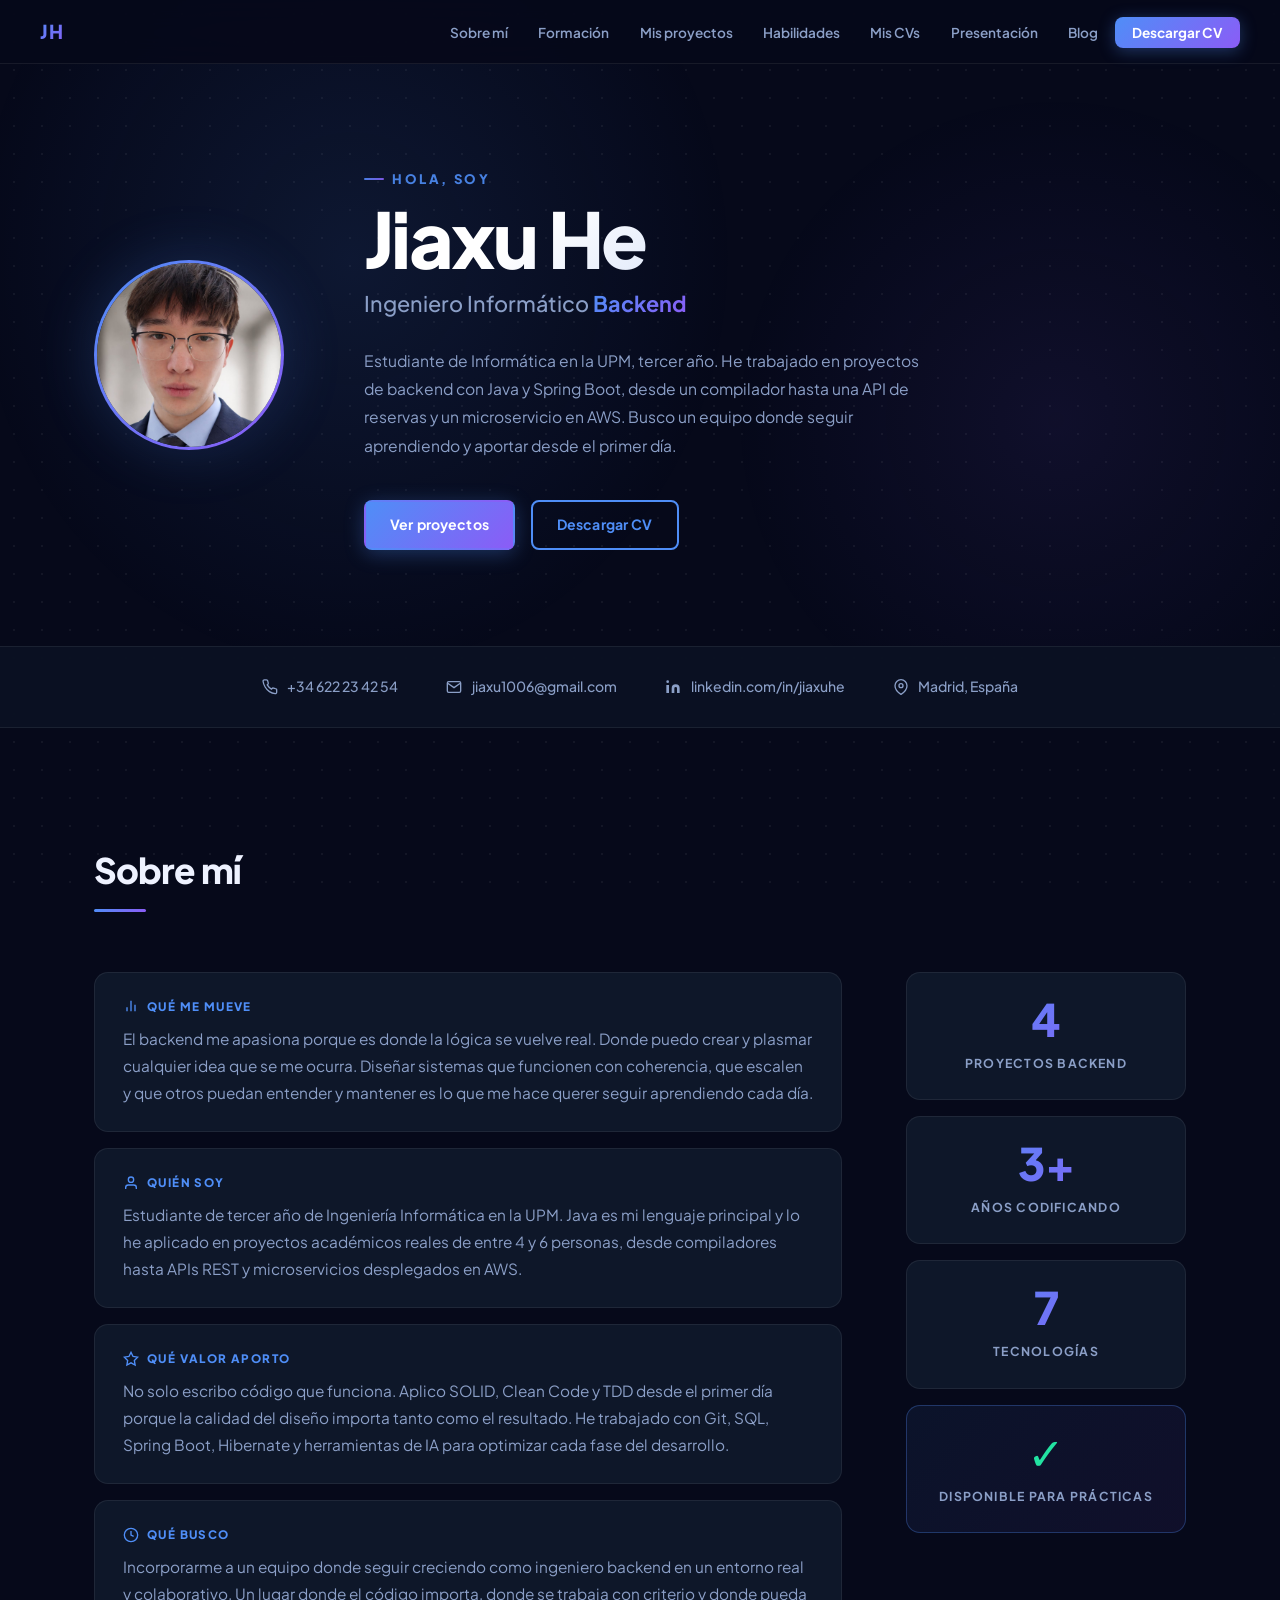
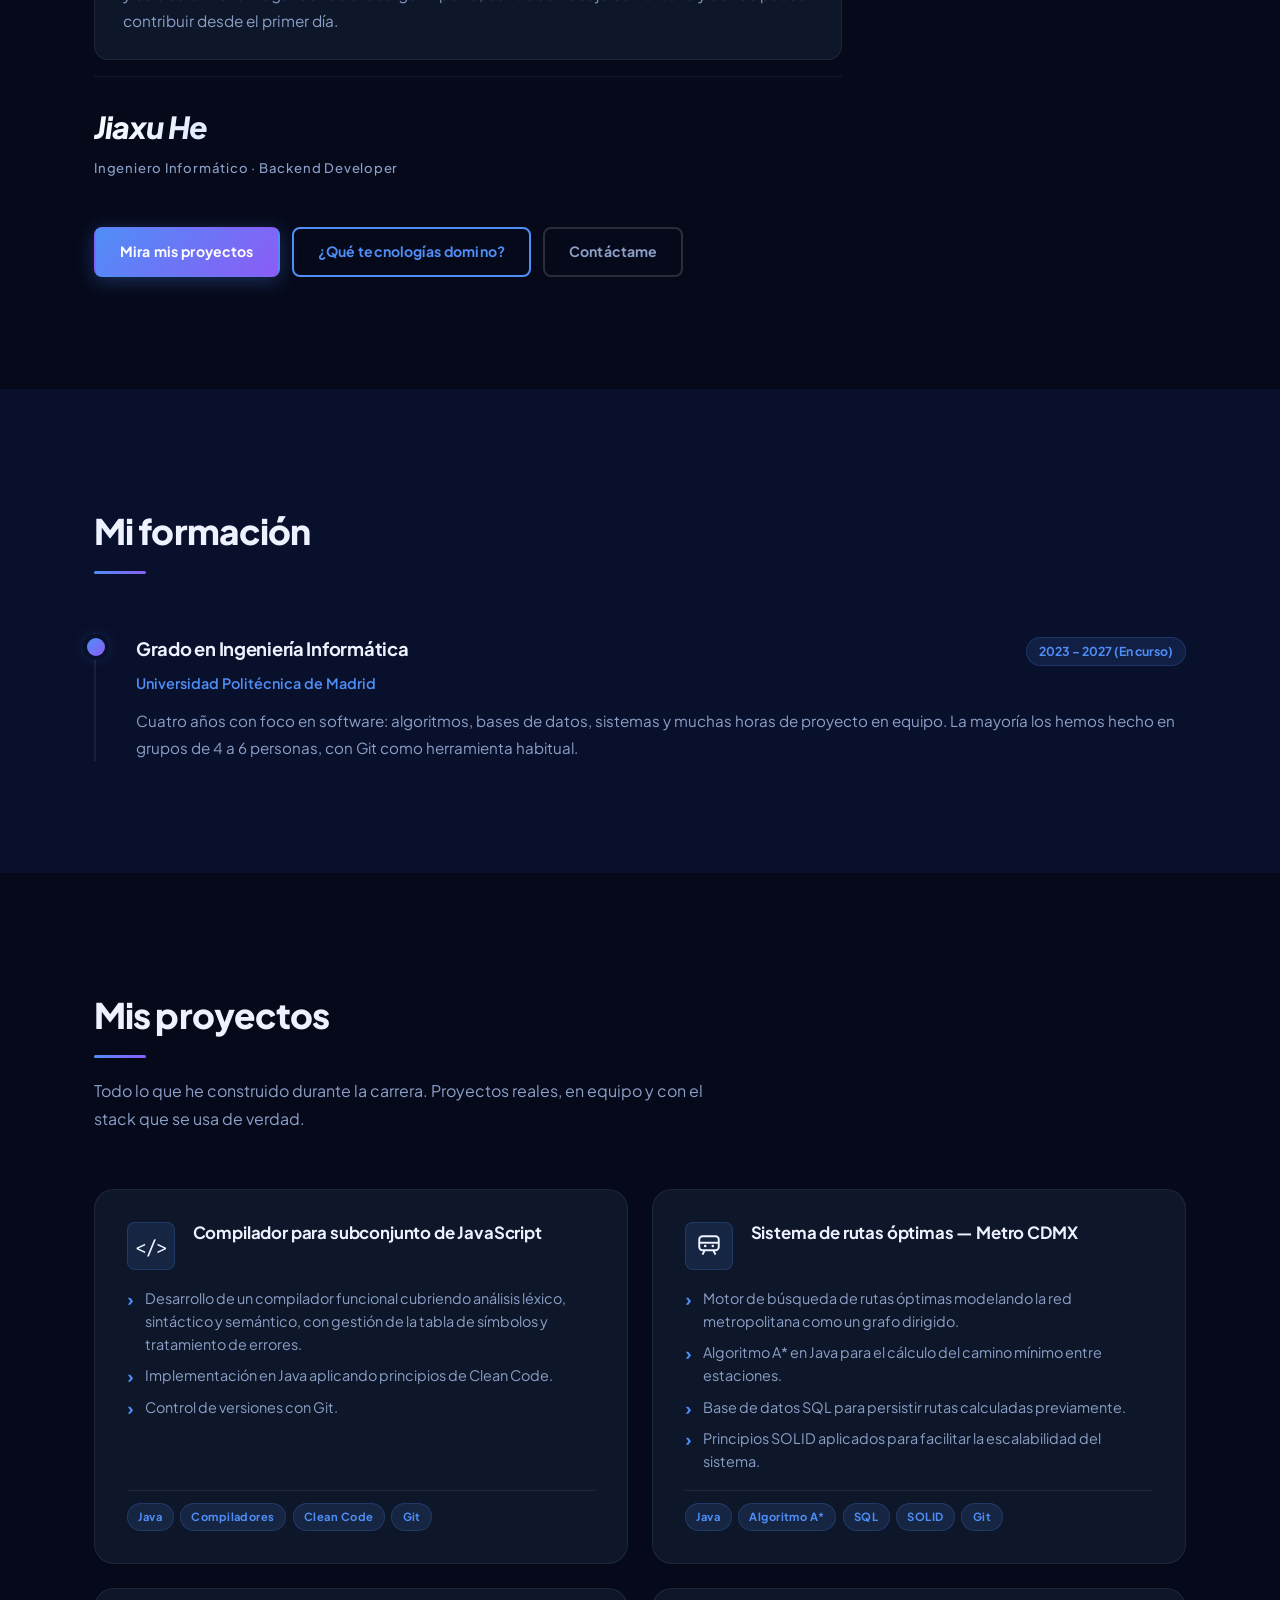
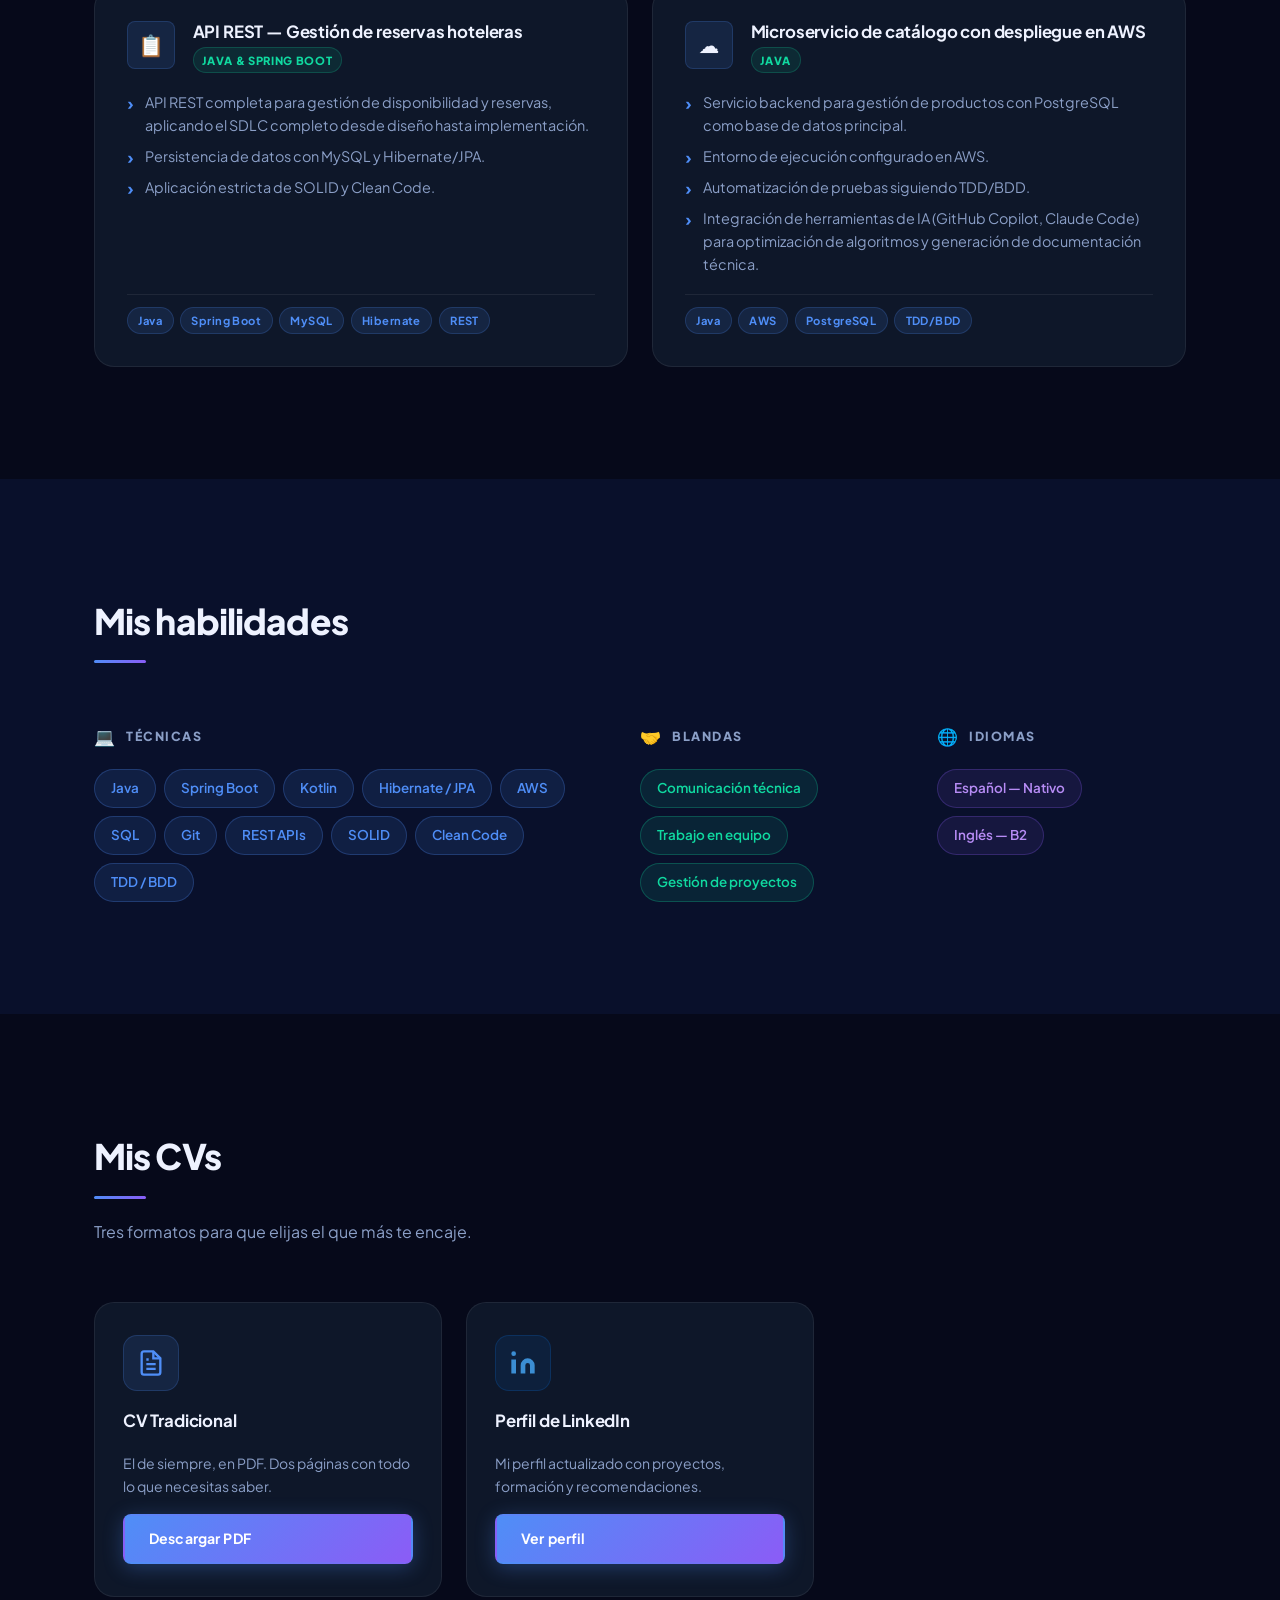
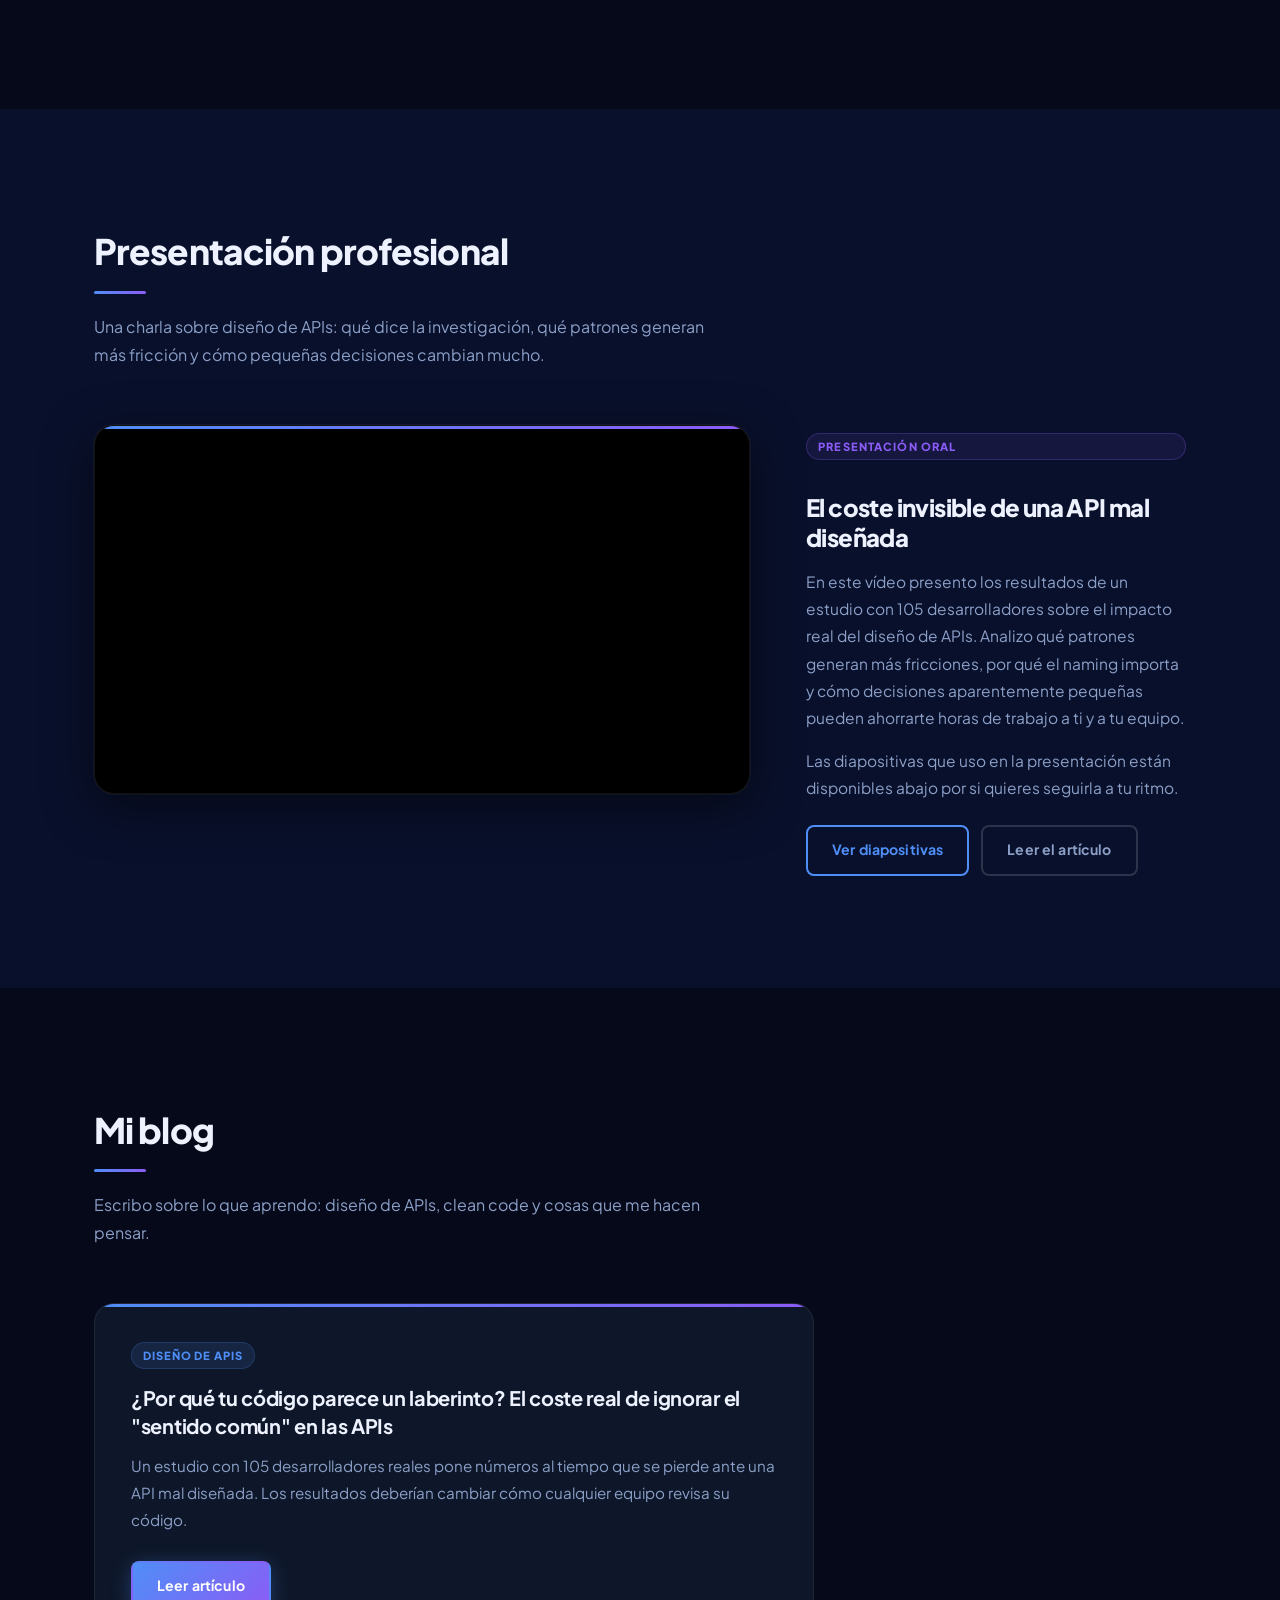
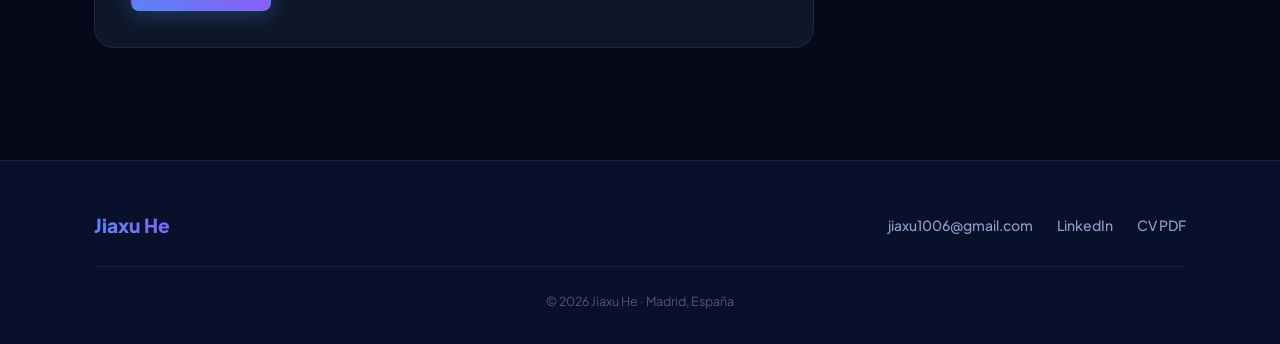
==== commit 82546442: "corecciones" ====
--- a/index.html
+++ b/index.html
@@ -52,7 +52,7 @@
         <h2 class="hero-title">Ingeniero Informático <span class="accent">Backend</span></h2>
         <p class="hero-bio">
           Estudiante de Informática en la UPM, tercer año. He trabajado en proyectos de
-          backend con Java y Spring Boot — desde un compilador hasta una API de reservas
+          backend con Java y Spring Boot, desde un compilador hasta una API de reservas
           y un microservicio en AWS. Busco un equipo donde seguir aprendiendo y aportar
           desde el primer día.
         </p>
@@ -196,7 +196,7 @@
           <!-- CTAs internos -->
           <div class="pres-ctas">
             <a href="#proyectos" class="btn btn-primary">Mira mis proyectos</a>
-            <a href="#habilidades" class="btn btn-outline">Mis tecnologías</a>
+            <a href="#habilidades" class="btn btn-outline">¿Qué tecnologías domino?</a>
             <a href="mailto:jiaxu1006@gmail.com" class="btn btn-ghost">Contáctame</a>
           </div>
 
@@ -539,7 +539,7 @@
   ═══════════════════════════════════════ -->
   <section class="section" id="blog-teaser">
     <div class="container">
-      <h2 class="section-title">Blog</h2>
+      <h2 class="section-title">Mi blog</h2>
       <p class="section-subtitle">
         Escribo sobre lo que aprendo: diseño de APIs, clean code y cosas que me hacen pensar.
       </p>
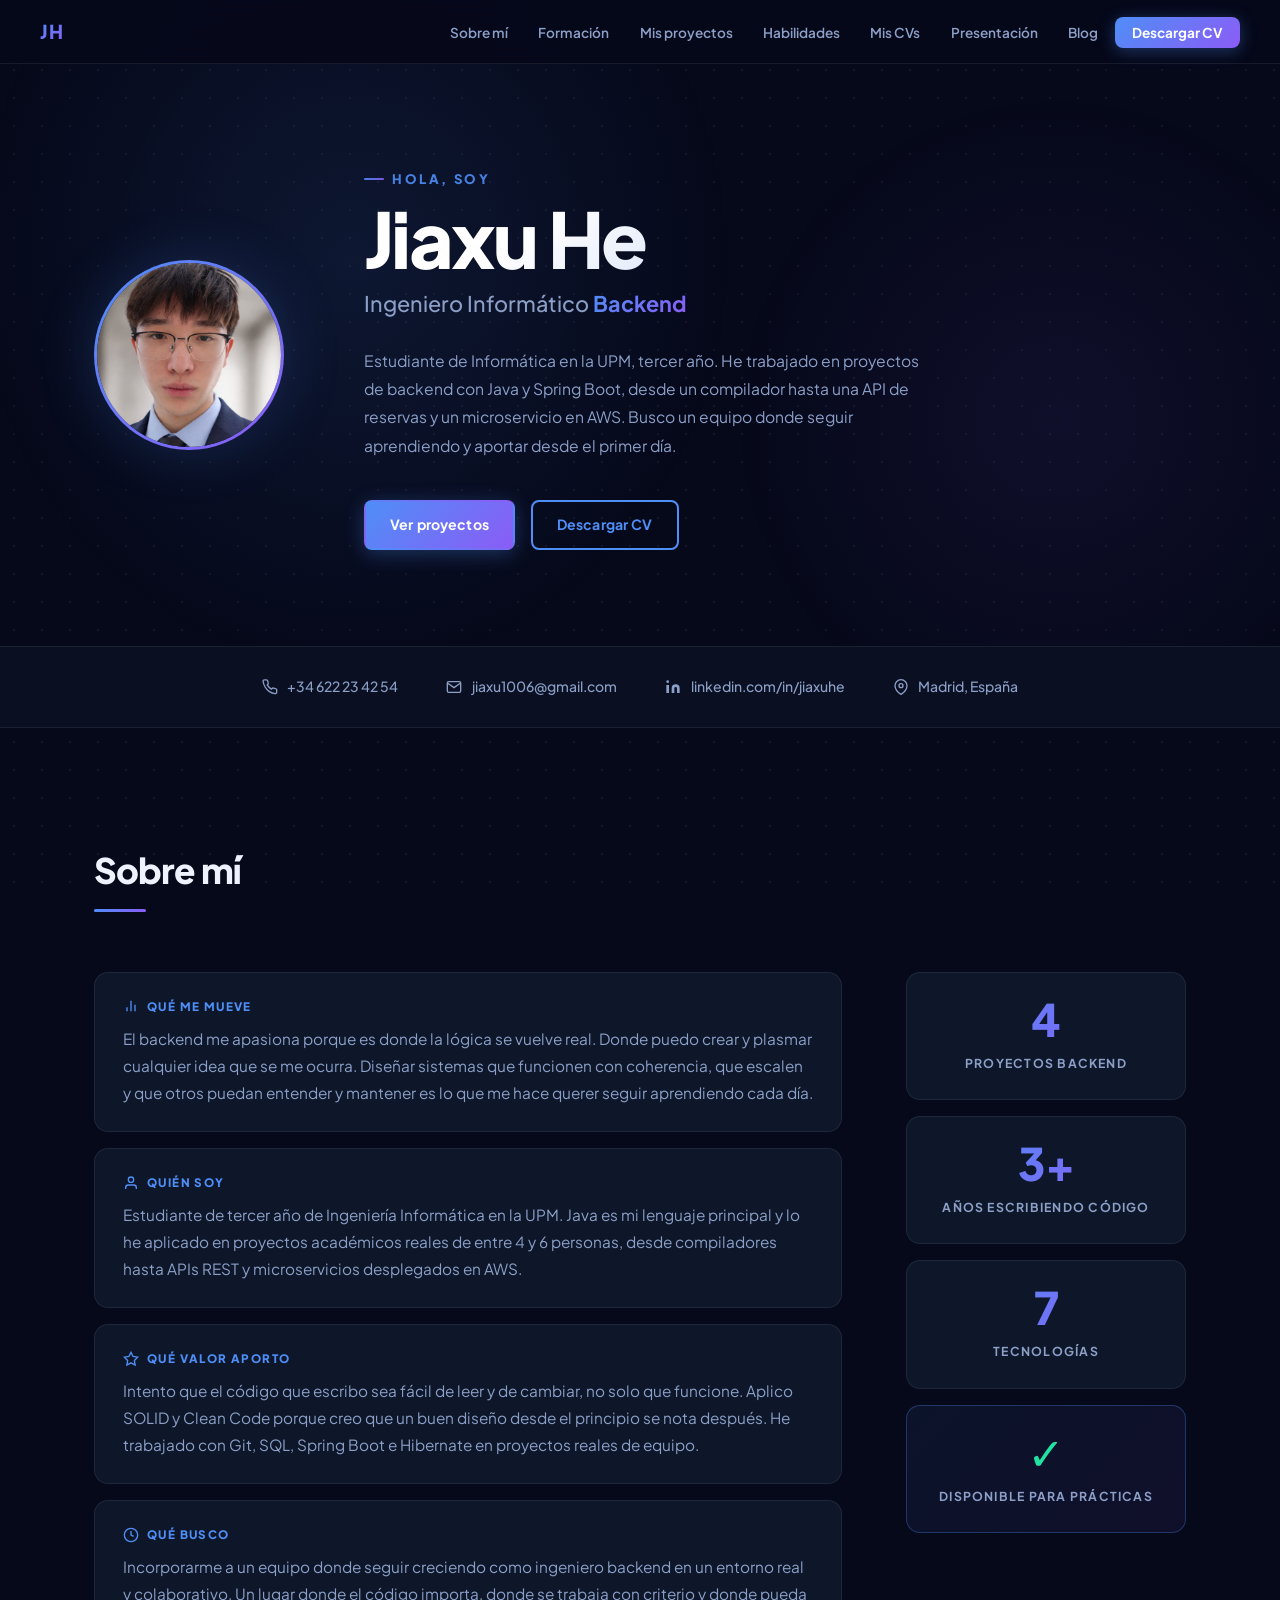
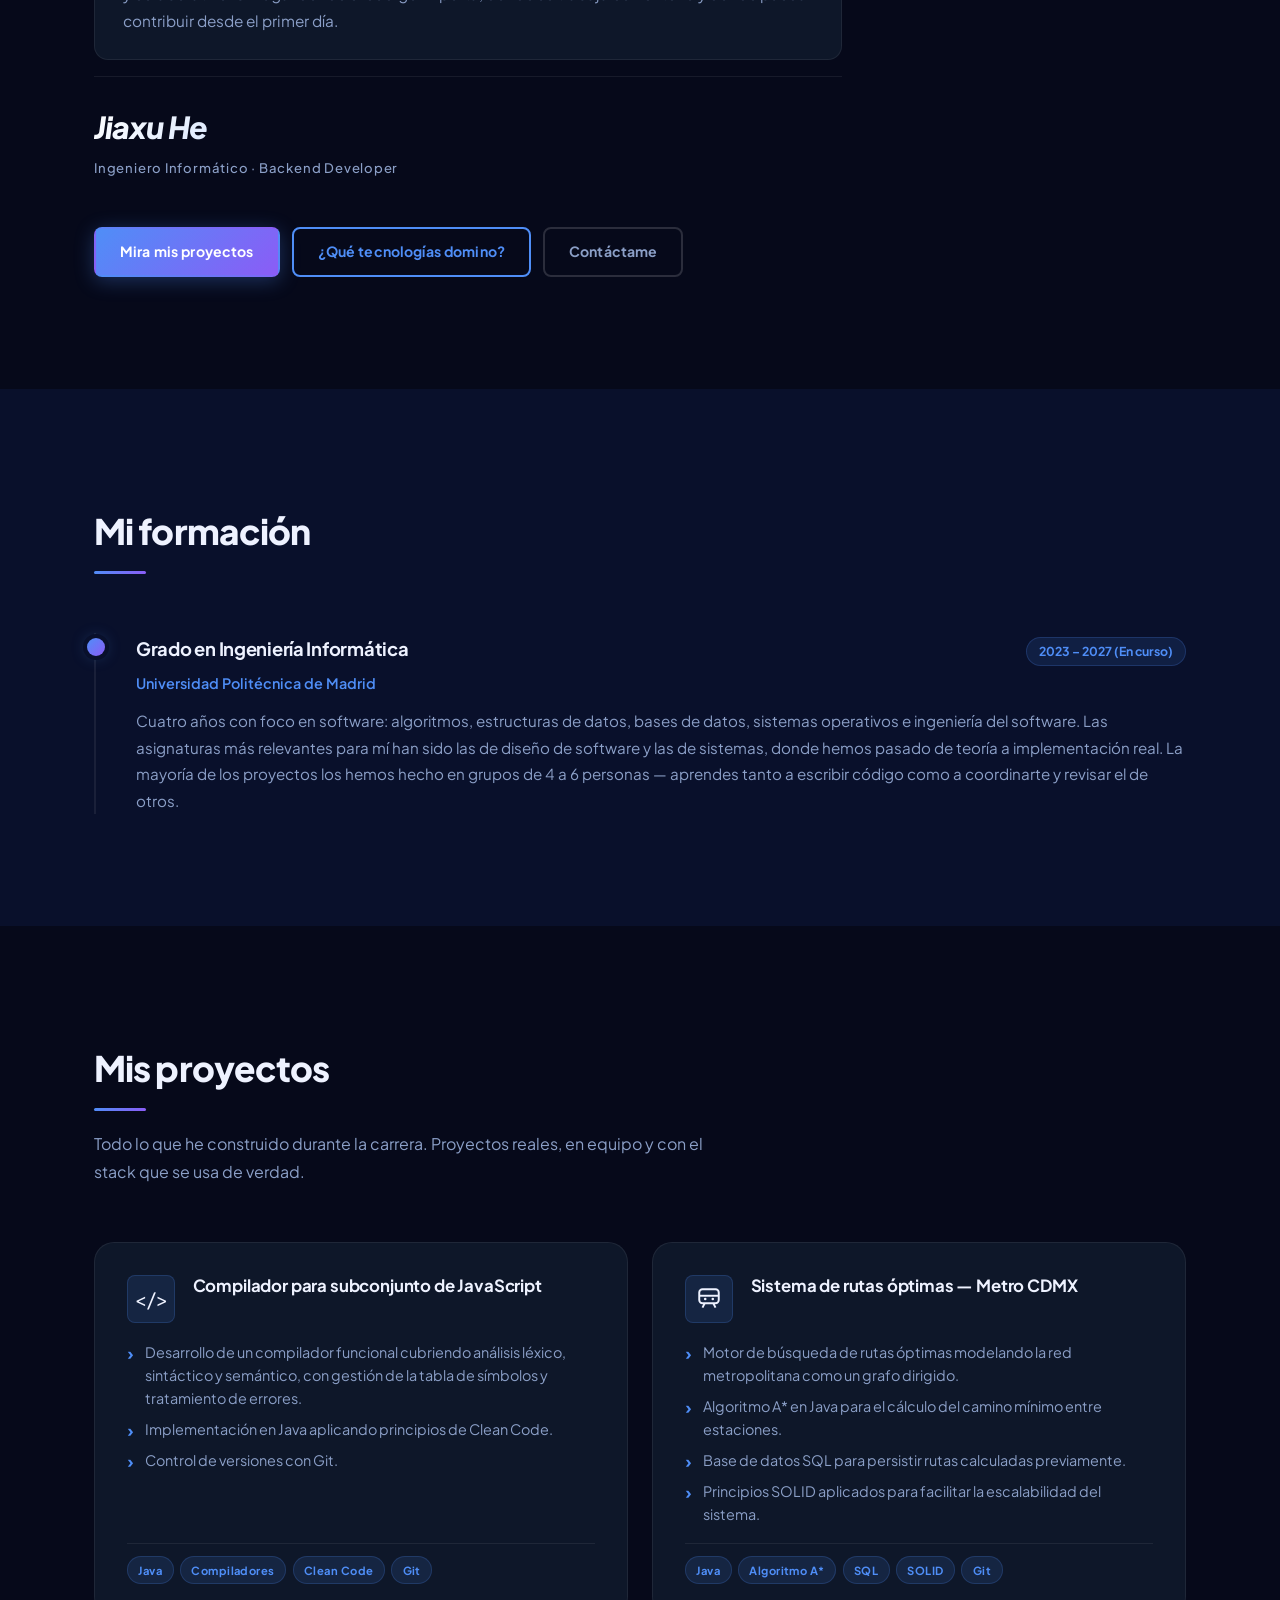
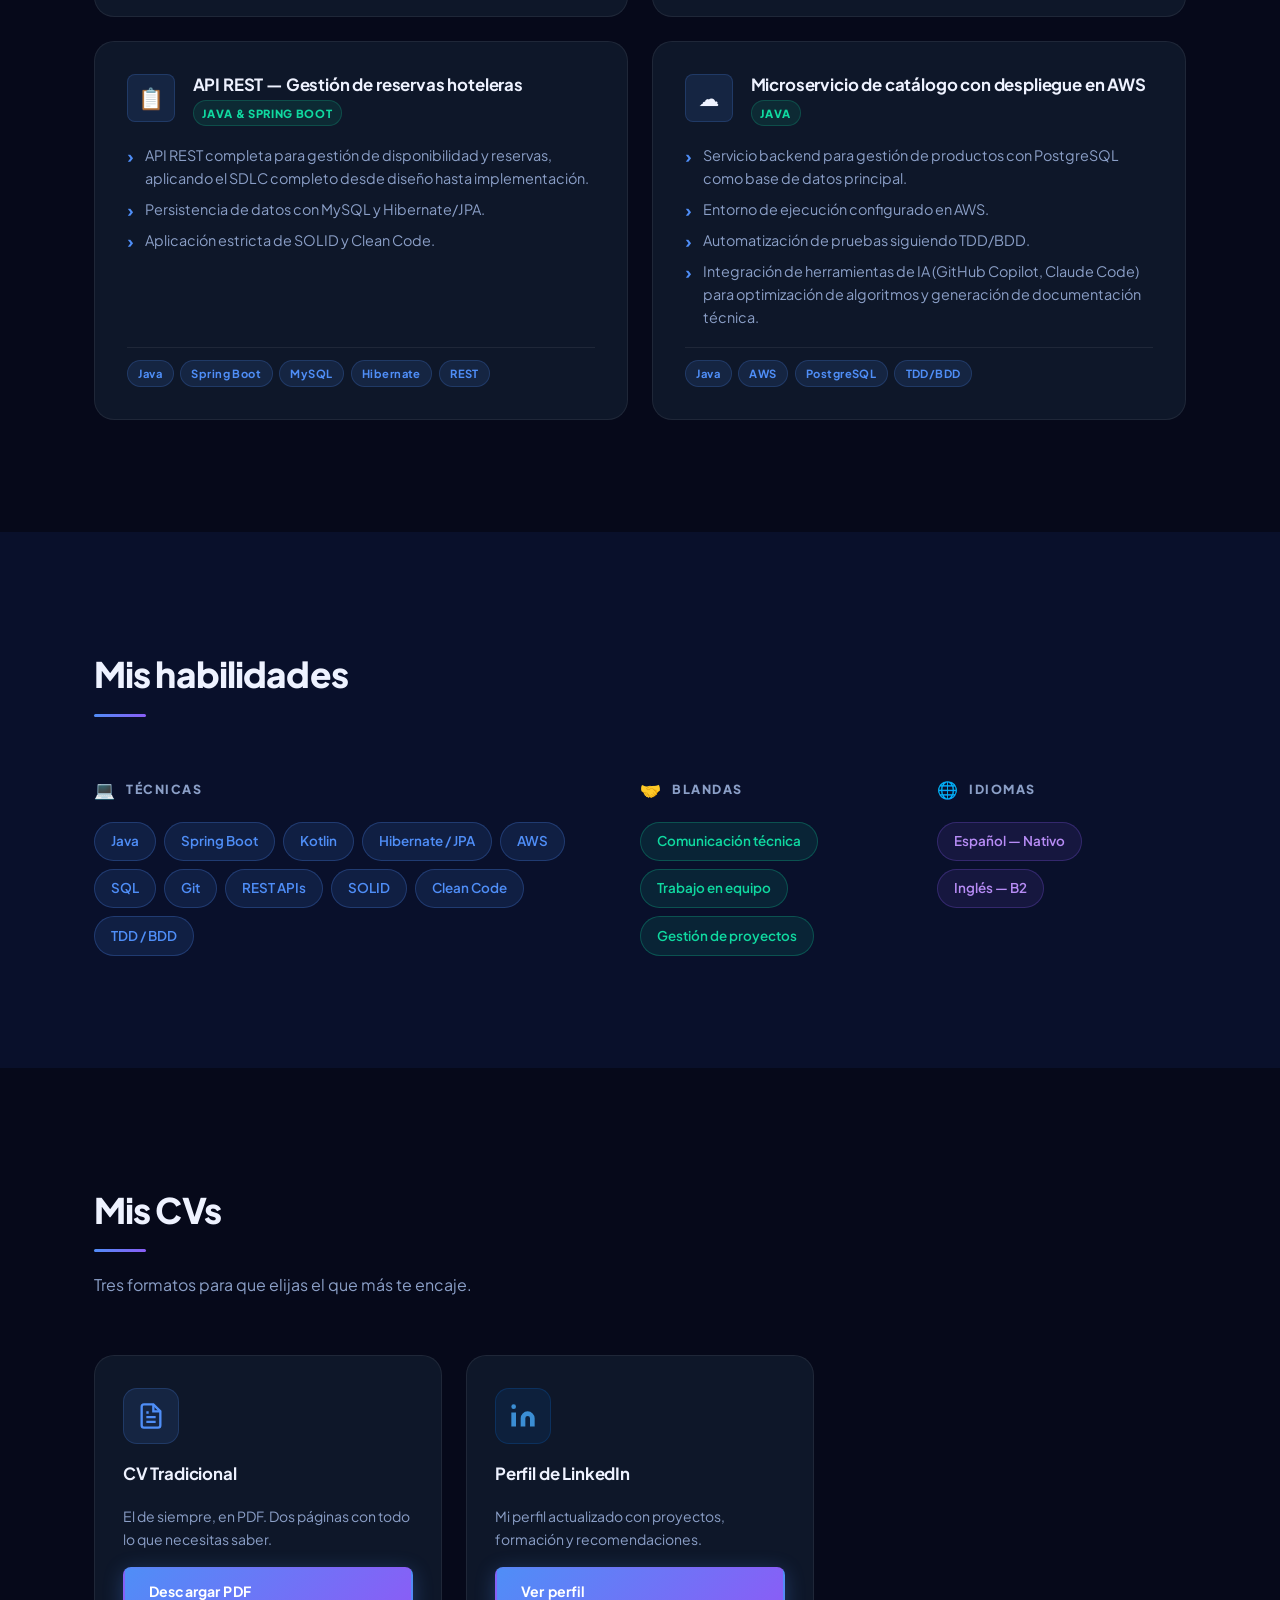
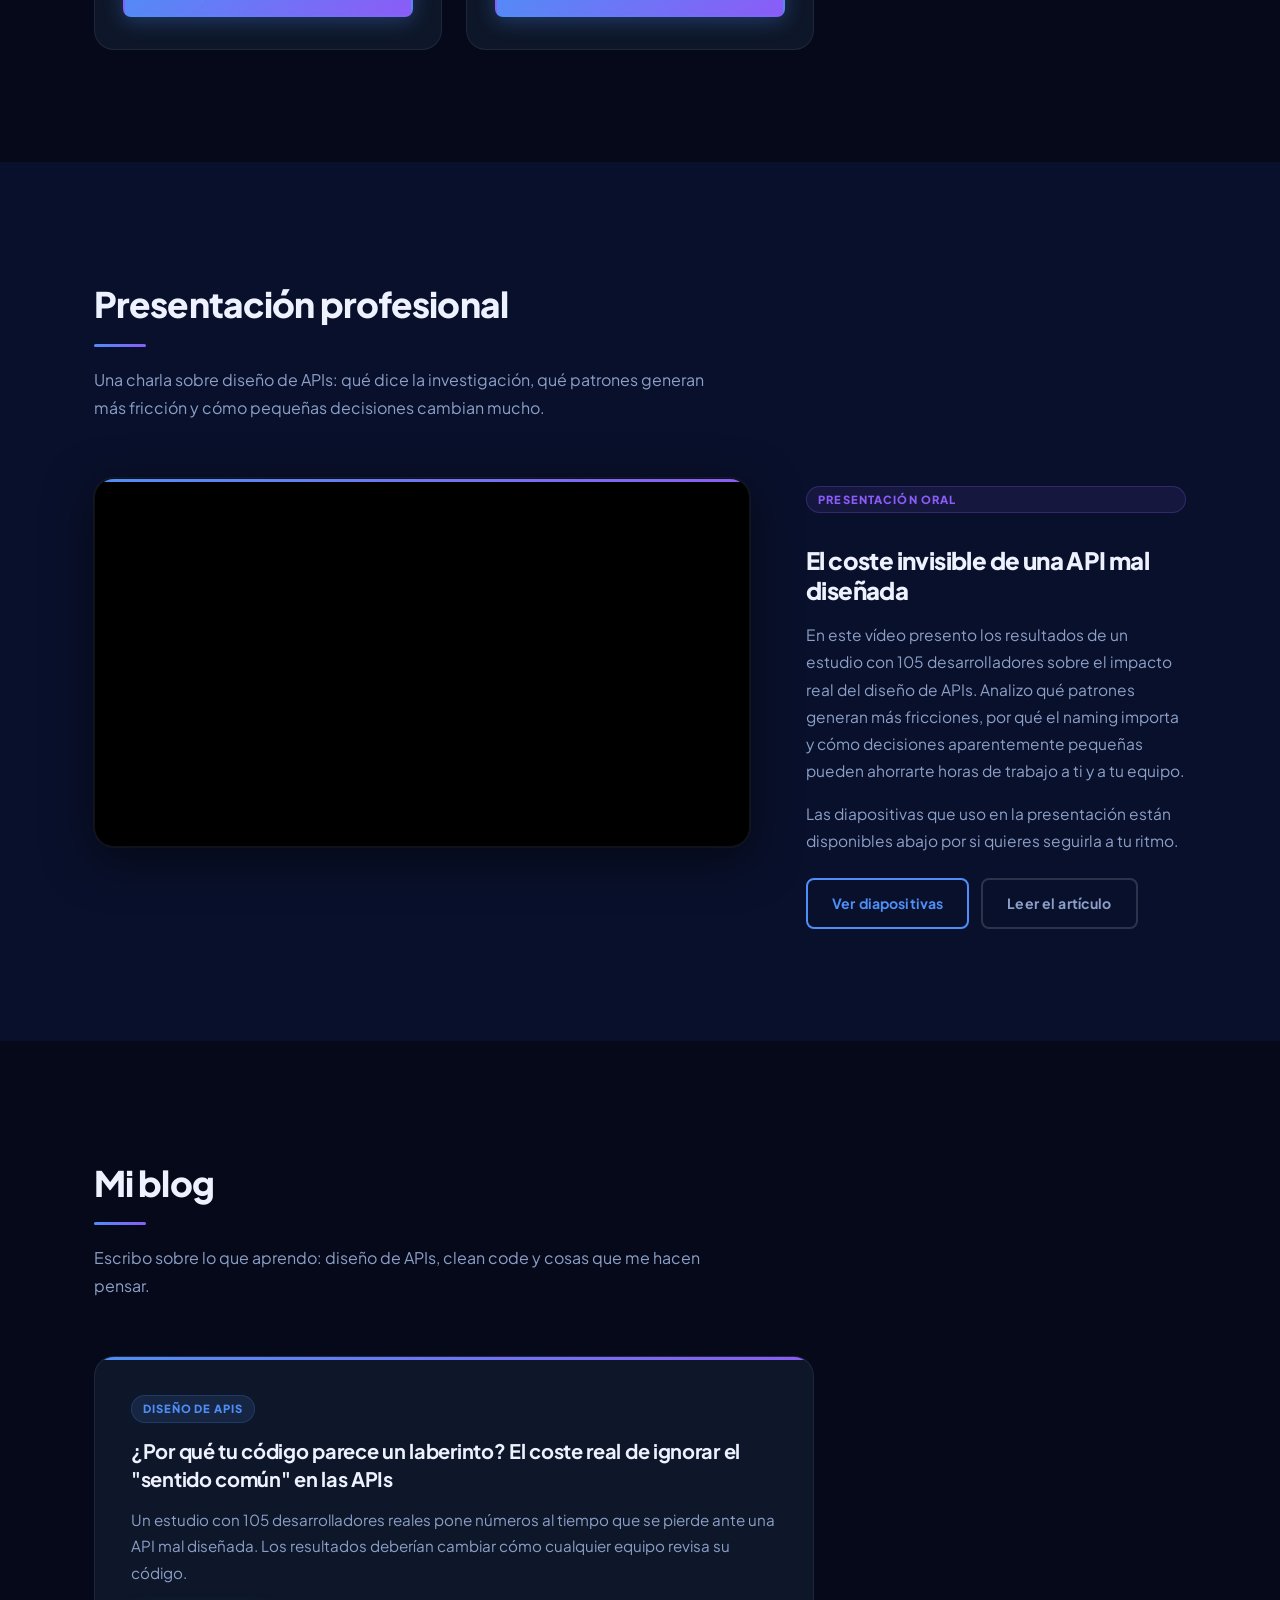
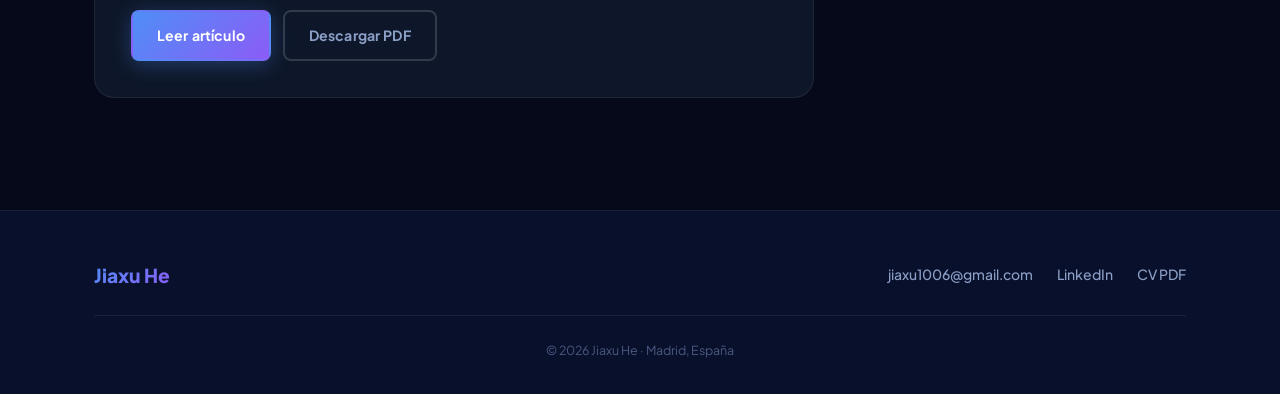
==== commit ce5173ca: "Cambios en la estructura" ====
--- a/index.html
+++ b/index.html
@@ -164,10 +164,10 @@
               Qué valor aporto
             </span>
             <p>
-              No solo escribo código que funciona. Aplico SOLID, Clean Code y TDD
-              desde el primer día porque la calidad del diseño importa tanto
-              como el resultado. He trabajado con Git, SQL, Spring Boot, Hibernate
-              y herramientas de IA para optimizar cada fase del desarrollo.
+              Intento que el código que escribo sea fácil de leer y de cambiar,
+              no solo que funcione. Aplico SOLID y Clean Code porque creo que un
+              buen diseño desde el principio se nota después. He trabajado con
+              Git, SQL, Spring Boot e Hibernate en proyectos reales de equipo.
             </p>
           </div>
 
@@ -210,7 +210,7 @@
           </div>
           <div class="stat-card">
             <span class="stat-number">3+</span>
-            <span class="stat-label">Años codificando</span>
+            <span class="stat-label">Años escribiendo código</span>
           </div>
           <div class="stat-card">
             <span class="stat-number">7</span>
@@ -243,9 +243,12 @@
             </div>
             <p class="timeline-institution">Universidad Politécnica de Madrid</p>
             <p class="timeline-desc">
-              Cuatro años con foco en software: algoritmos, bases de datos, sistemas y muchas horas
-              de proyecto en equipo. La mayoría los hemos hecho en grupos de 4 a 6 personas,
-              con Git como herramienta habitual.
+              Cuatro años con foco en software: algoritmos, estructuras de datos, bases de datos,
+              sistemas operativos e ingeniería del software. Las asignaturas más relevantes para
+              mí han sido las de diseño de software y las de sistemas, donde hemos pasado de
+              teoría a implementación real. La mayoría de los proyectos los hemos hecho en grupos
+              de 4 a 6 personas — aprendes tanto a escribir código como a coordinarte y revisar
+              el de otros.
             </p>
           </div>
         </div>
@@ -555,7 +558,12 @@
           ante una API mal diseñada. Los resultados deberían cambiar cómo cualquier equipo
           revisa su código.
         </p>
-        <a href="blog.html" class="btn btn-primary">Leer artículo</a>
+        <div class="blog-card-actions">
+          <a href="blog.html" class="btn btn-primary">Leer artículo</a>
+          <a href="resources/Entrada_de_blog_divulgativo.pdf" class="btn btn-ghost" target="_blank" rel="noopener">
+            Descargar PDF
+          </a>
+        </div>
       </div>
 
     </div>
--- a/css/style.css
+++ b/css/style.css
@@ -1063,9 +1063,15 @@
 
 .blog-preview-card p {
   color: var(--text-muted);
-  margin-bottom: 1.75rem;
+  margin-bottom: 1.5rem;
   font-size: 0.95rem;
   line-height: 1.75;
+}
+
+.blog-card-actions {
+  display: flex;
+  flex-wrap: wrap;
+  gap: 0.75rem;
 }
 
 /* ── Footer ─────────────────────────────────────── */
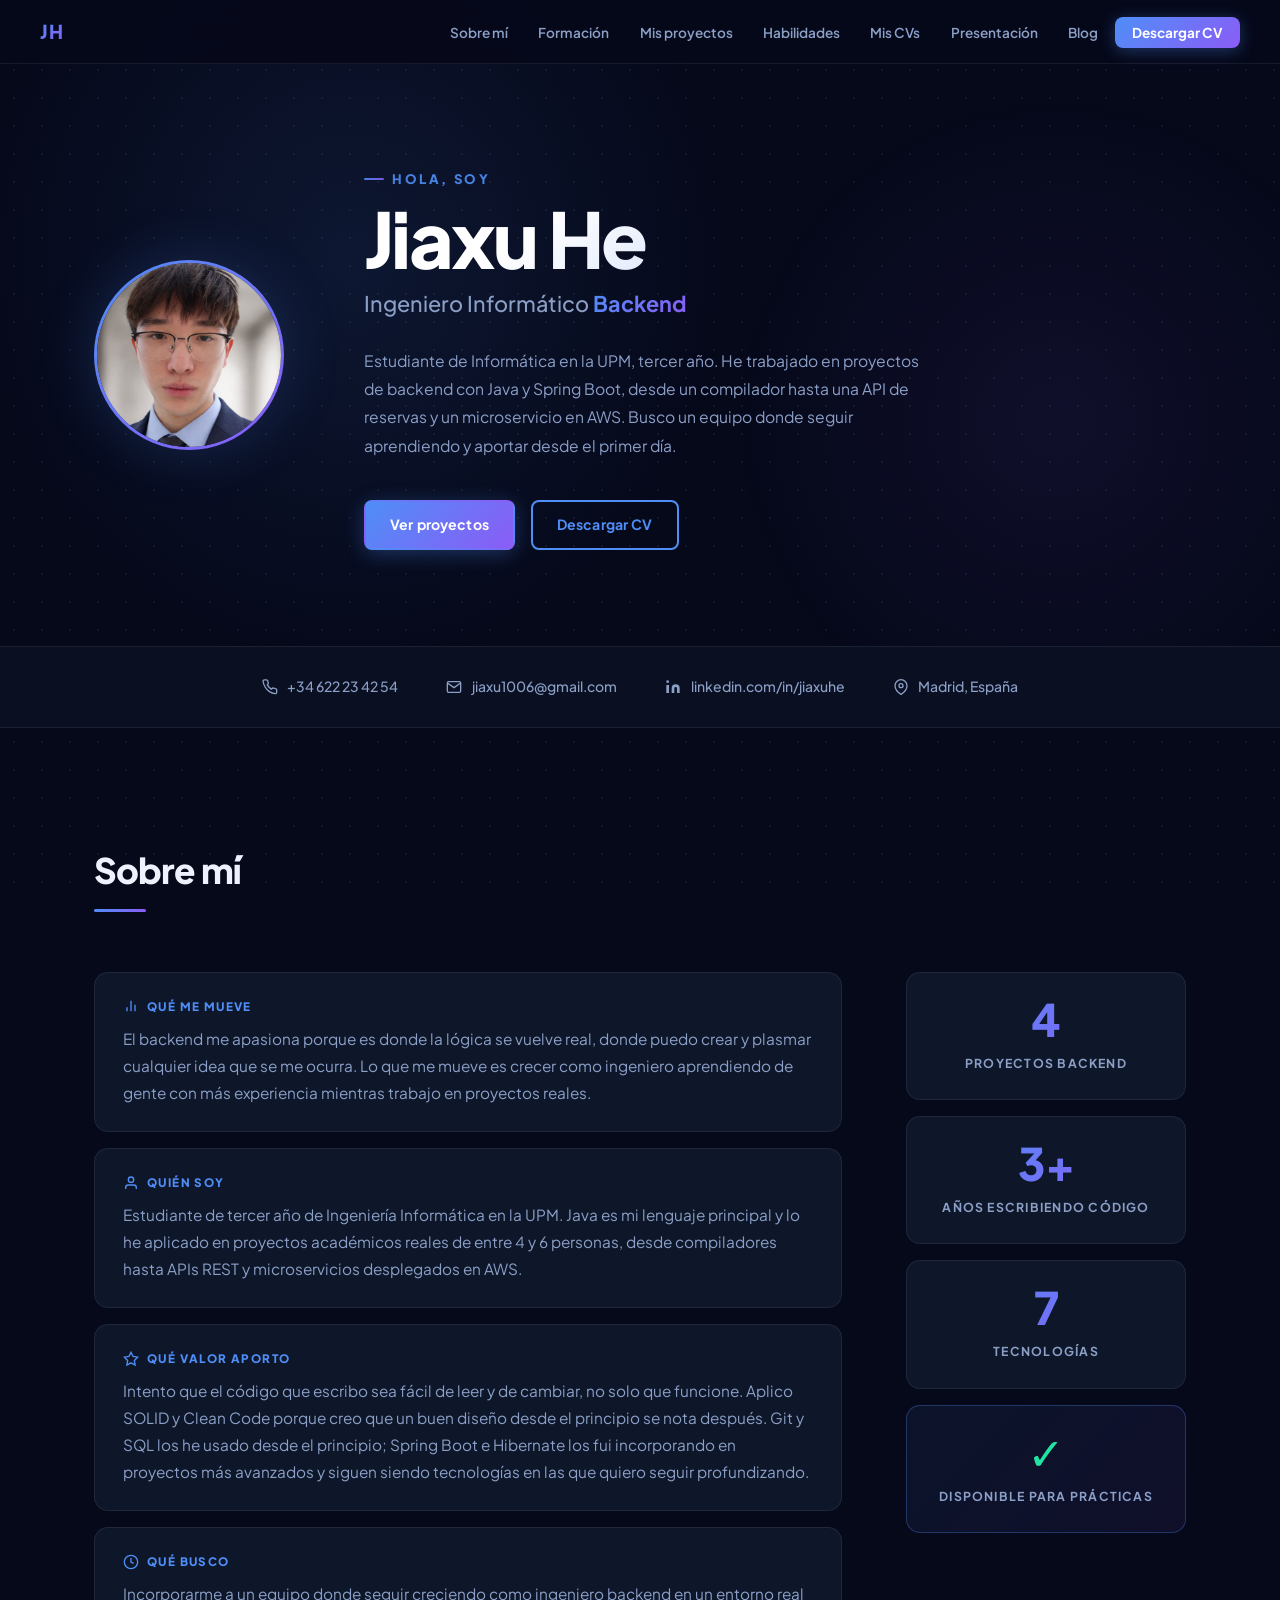
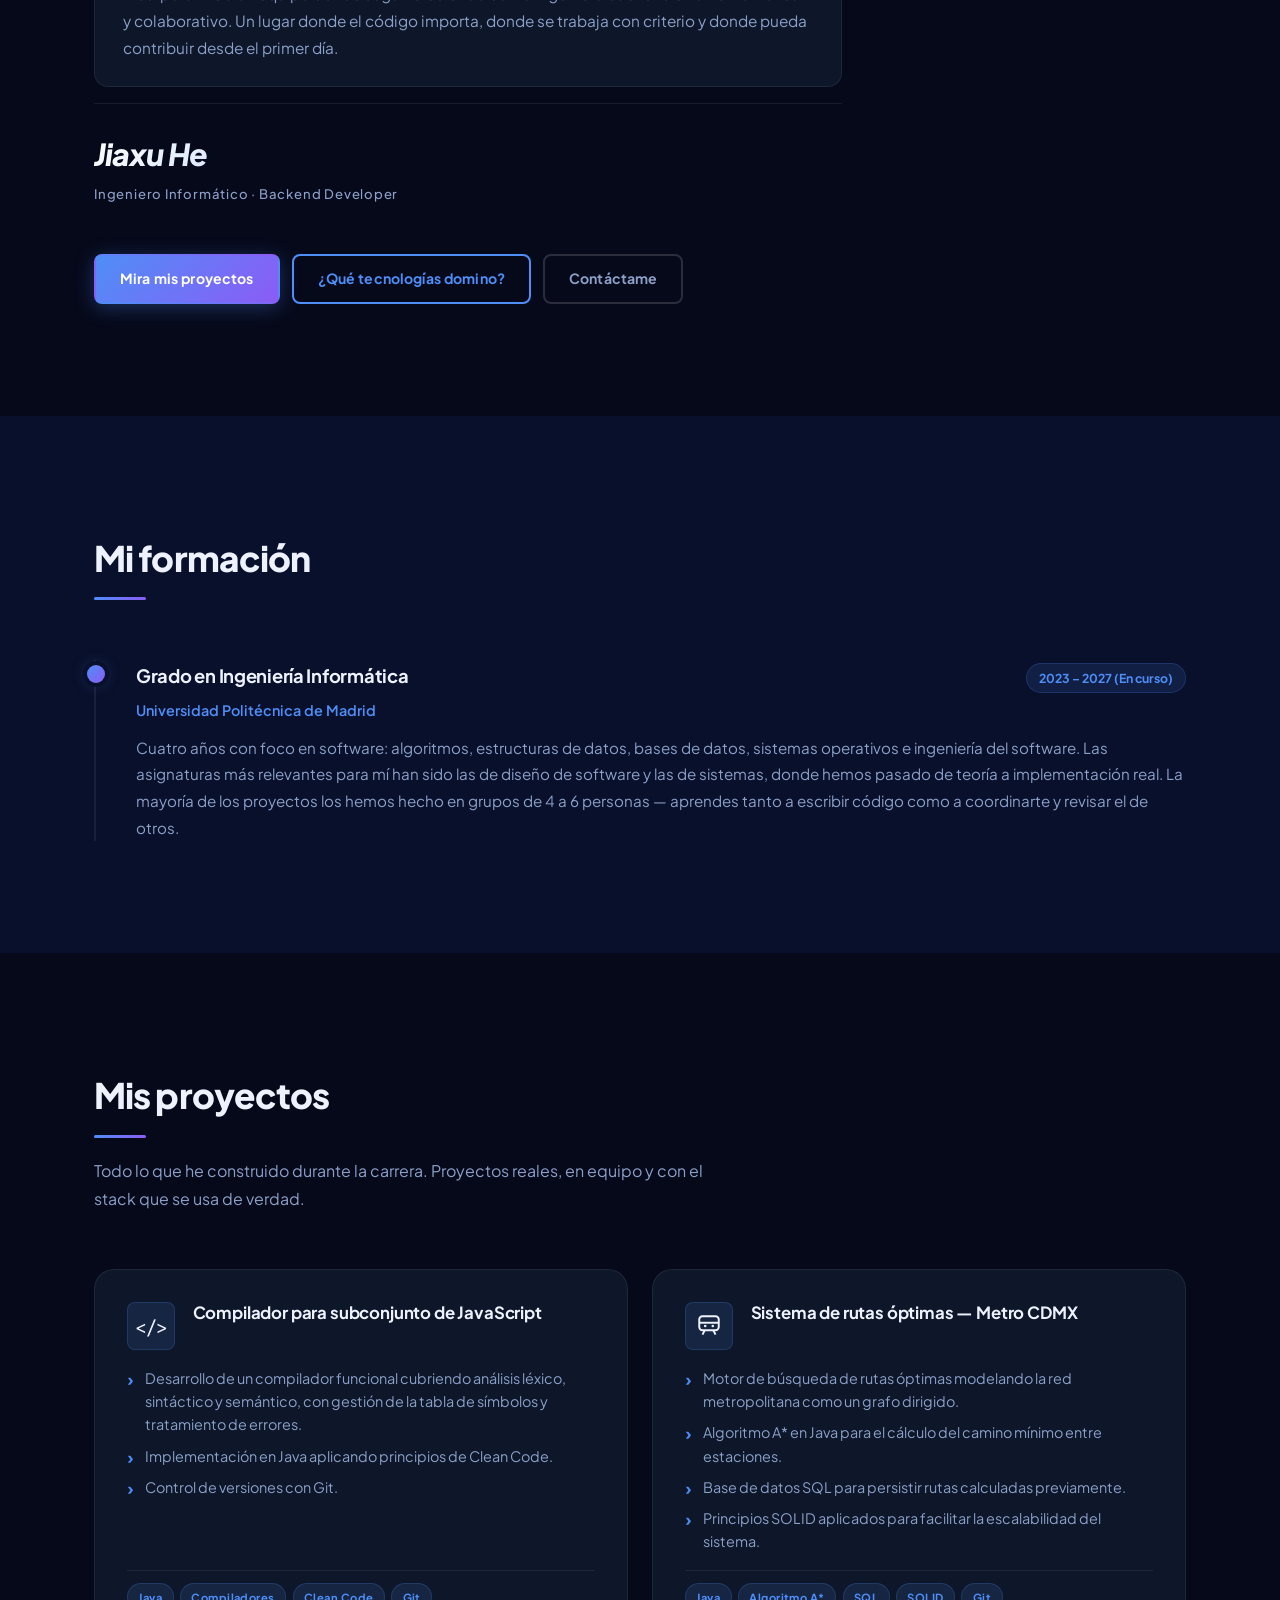
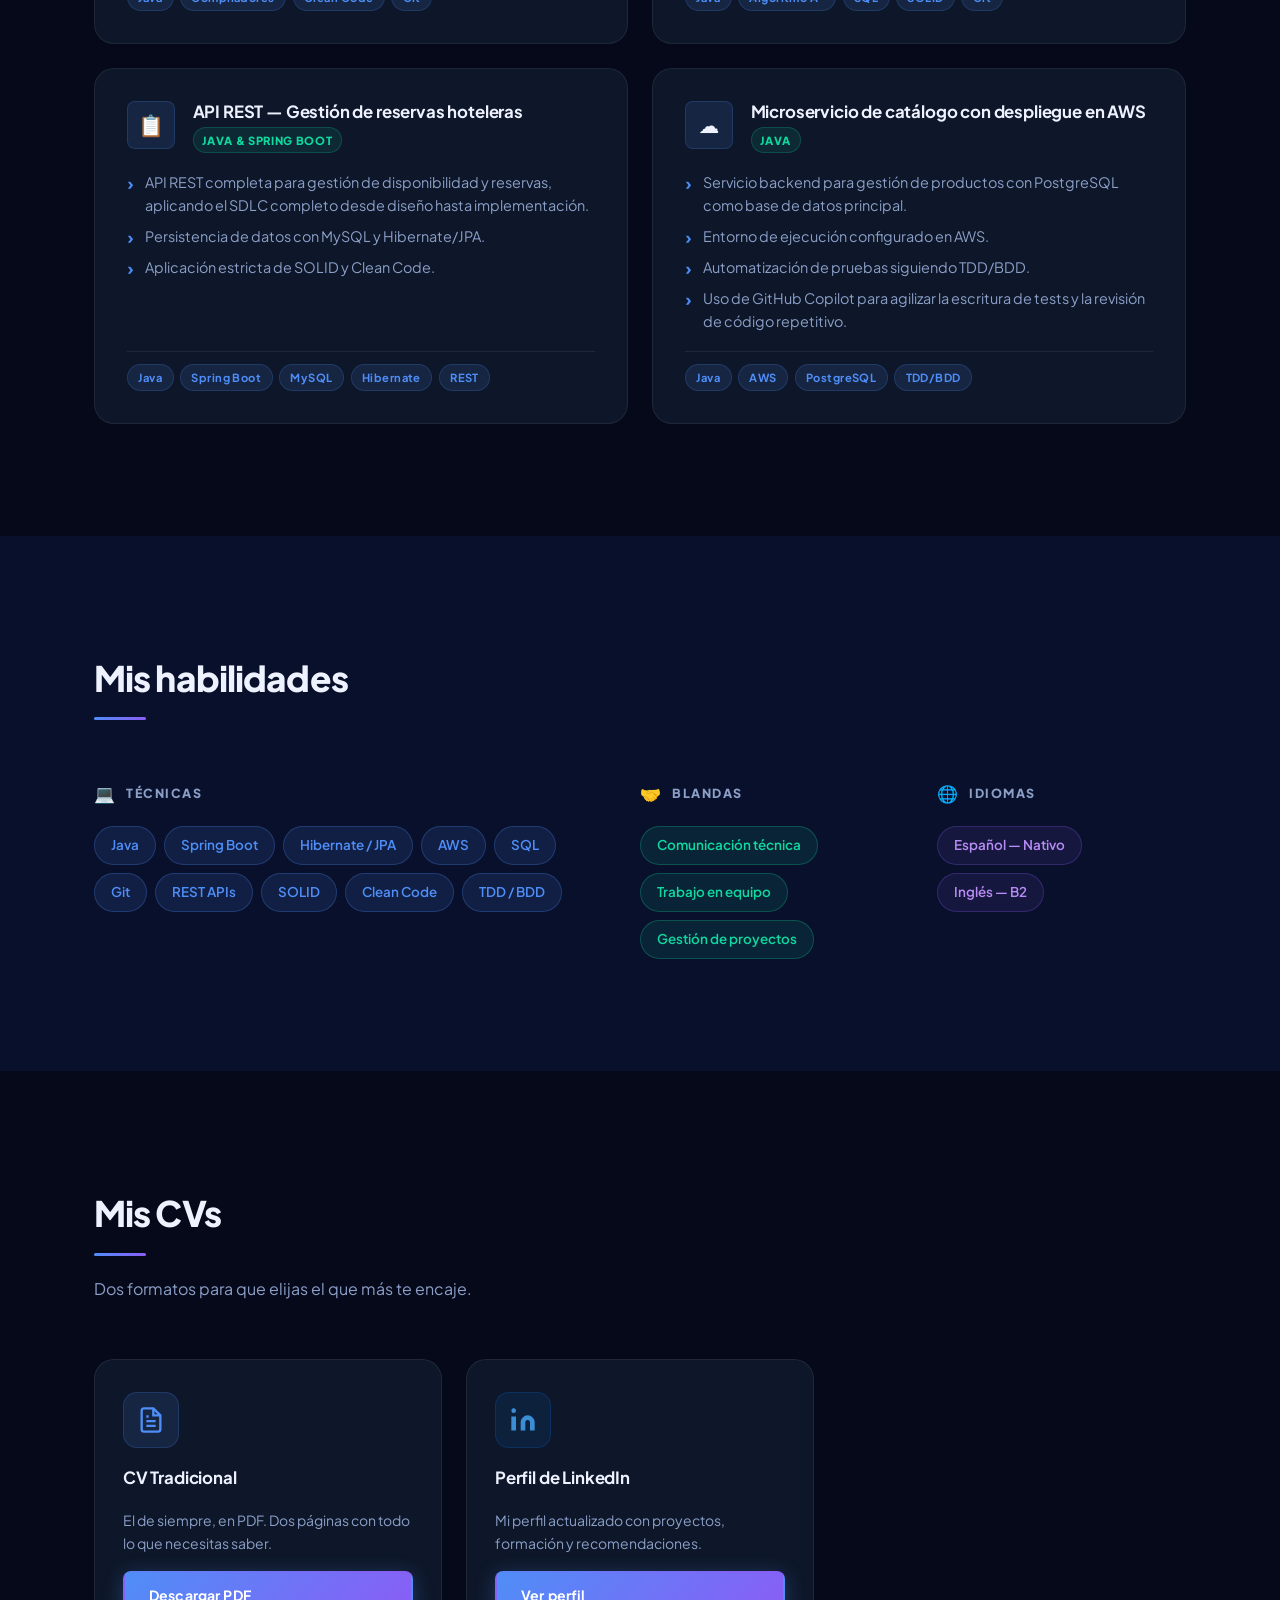
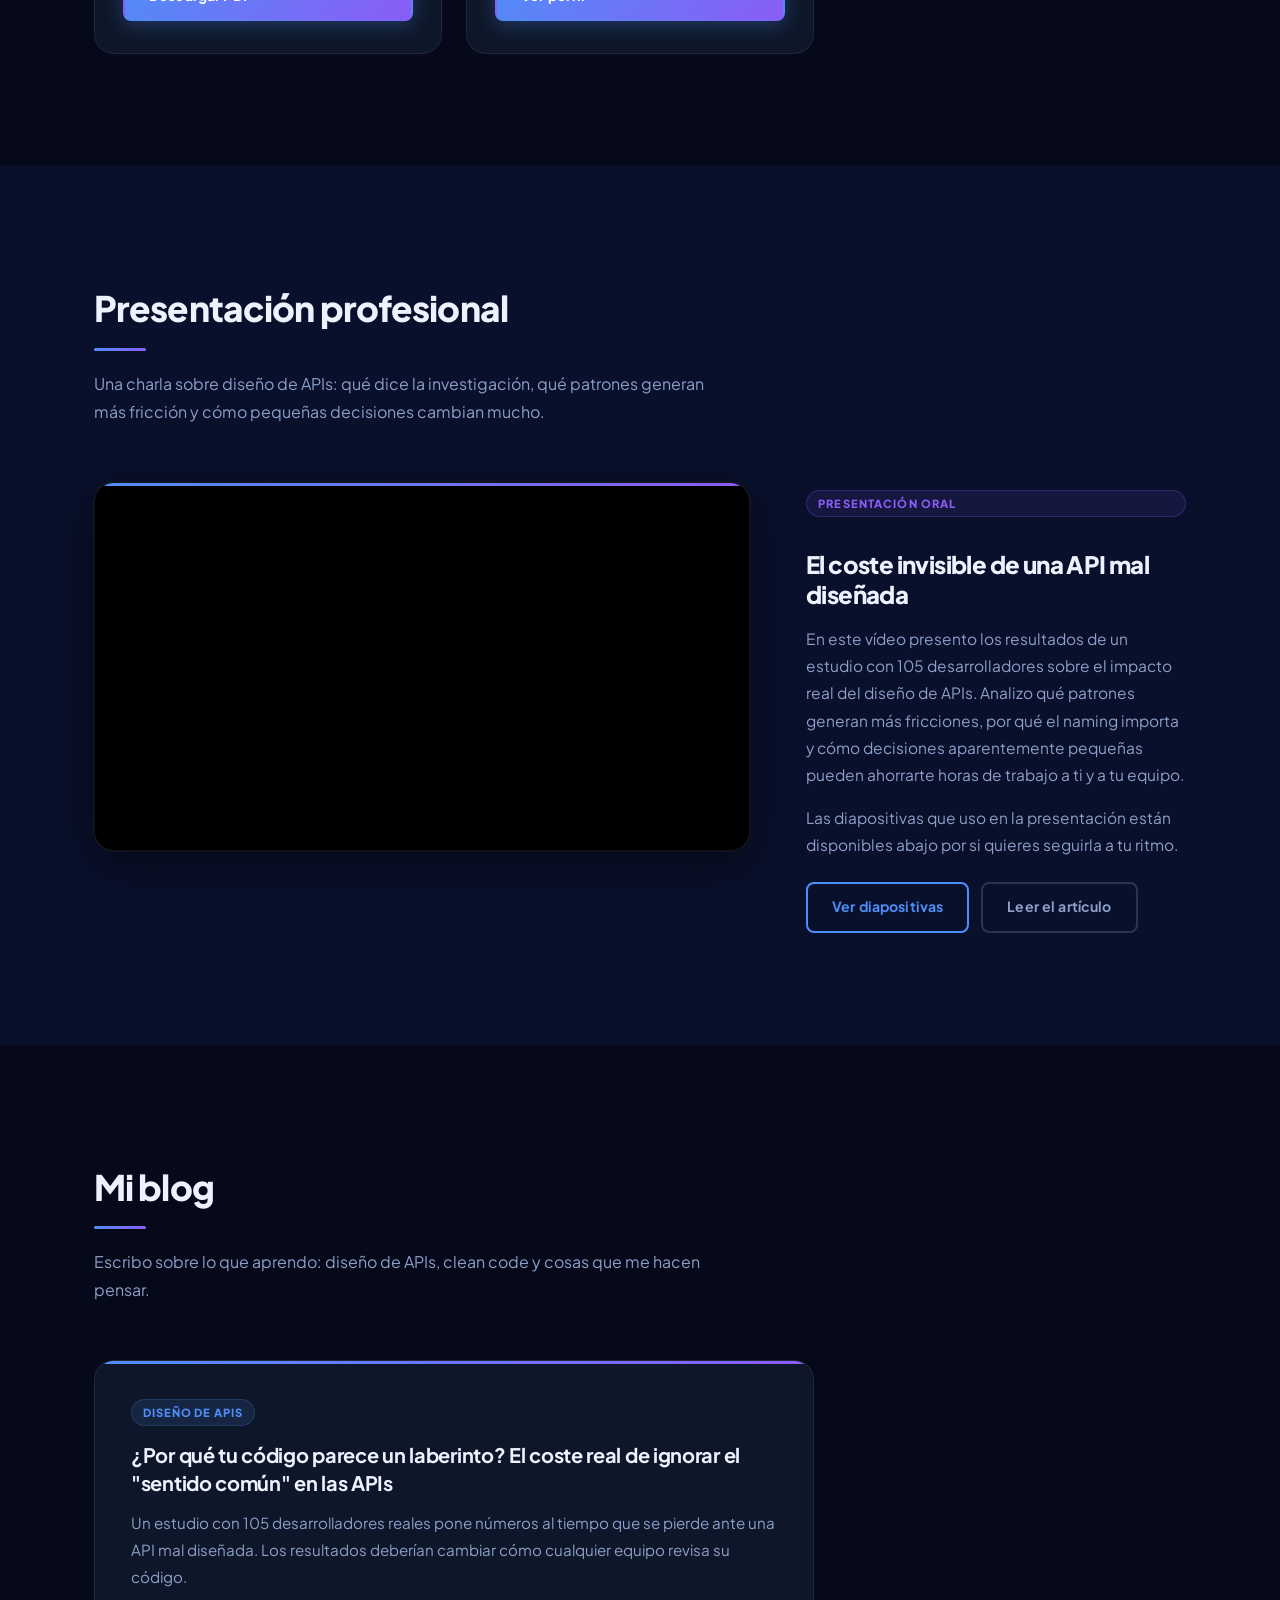
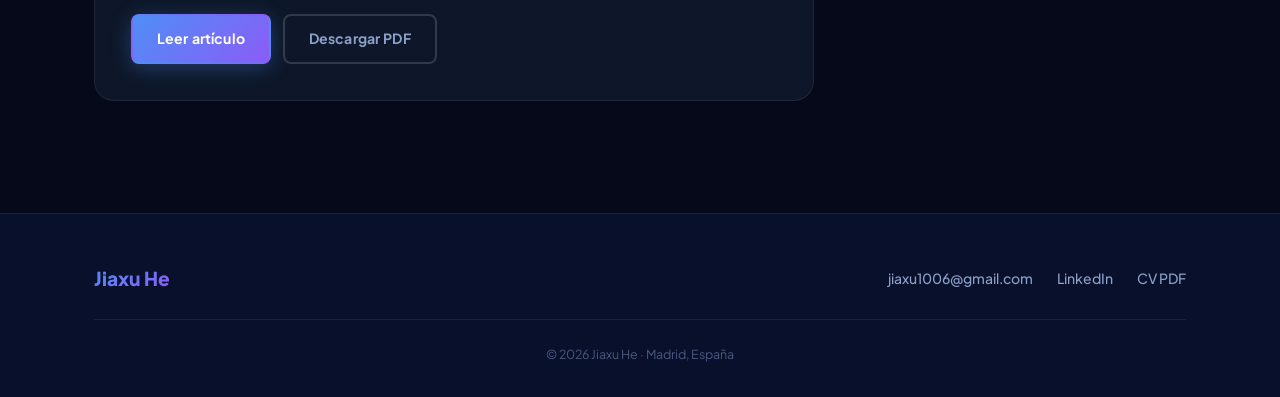
==== commit f8553c0b: "cambios finales" ====
--- a/index.html
+++ b/index.html
@@ -132,11 +132,10 @@
               Qué me mueve
             </span>
             <p>
-              El backend me apasiona porque es donde la lógica se vuelve real. Donde
-              puedo crear y plasmar cualquier idea que se me ocurra. Diseñar 
-              sistemas que funcionen con coherencia, que escalen y que otros
-              puedan entender y mantener es lo que me hace querer seguir aprendiendo
-              cada día.
+              El backend me apasiona porque es donde la lógica se vuelve real,
+              donde puedo crear y plasmar cualquier idea que se me ocurra. Lo que
+              me mueve es crecer como ingeniero aprendiendo de gente con más
+              experiencia mientras trabajo en proyectos reales.
             </p>
           </div>
 
@@ -166,8 +165,10 @@
             <p>
               Intento que el código que escribo sea fácil de leer y de cambiar,
               no solo que funcione. Aplico SOLID y Clean Code porque creo que un
-              buen diseño desde el principio se nota después. He trabajado con
-              Git, SQL, Spring Boot e Hibernate en proyectos reales de equipo.
+              buen diseño desde el principio se nota después. Git y SQL los he
+              usado desde el principio; Spring Boot e Hibernate los fui
+              incorporando en proyectos más avanzados y siguen siendo tecnologías
+              en las que quiero seguir profundizando.
             </p>
           </div>
 
@@ -367,8 +368,7 @@
             </li>
             <li>Entorno de ejecución configurado en AWS.</li>
             <li>Automatización de pruebas siguiendo TDD/BDD.</li>
-            <li>Integración de herramientas de IA (GitHub Copilot, Claude Code) para optimización
-              de algoritmos y generación de documentación técnica.</li>
+            <li>Uso de GitHub Copilot para agilizar la escritura de tests y la revisión de código repetitivo.</li>
           </ul>
           <div class="project-tags">
             <span class="tag">Java</span>
@@ -398,7 +398,6 @@
           <div class="skill-pills">
             <span class="pill pill-tech">Java</span>
             <span class="pill pill-tech">Spring Boot</span>
-            <span class="pill pill-tech">Kotlin</span>
             <span class="pill pill-tech">Hibernate / JPA</span>
             <span class="pill pill-tech">AWS</span>
             <span class="pill pill-tech">SQL</span>
@@ -442,7 +441,7 @@
     <div class="container">
       <h2 class="section-title">Mis CVs</h2>
       <p class="section-subtitle">
-        Tres formatos para que elijas el que más te encaje.
+        Dos formatos para que elijas el que más te encaje.
       </p>
 
       <div class="cv-resources-grid cv-resources-grid--two">
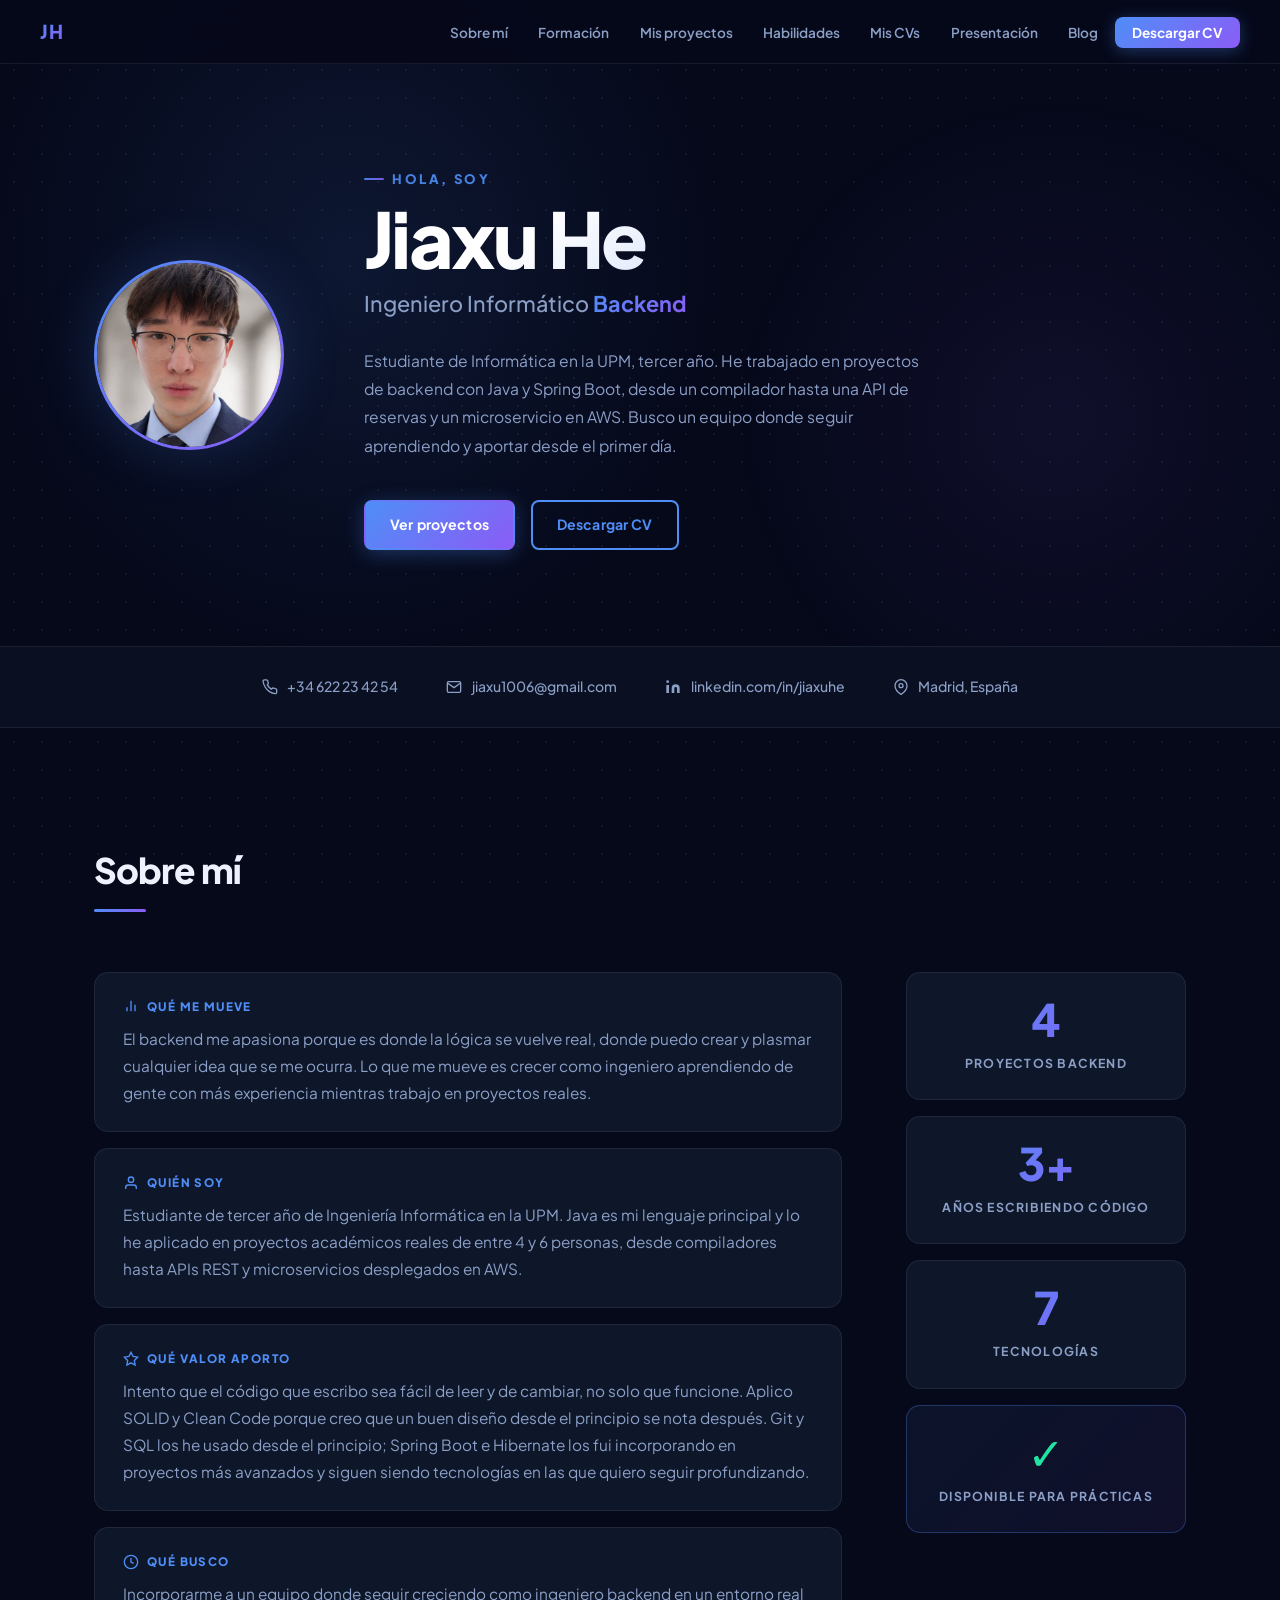
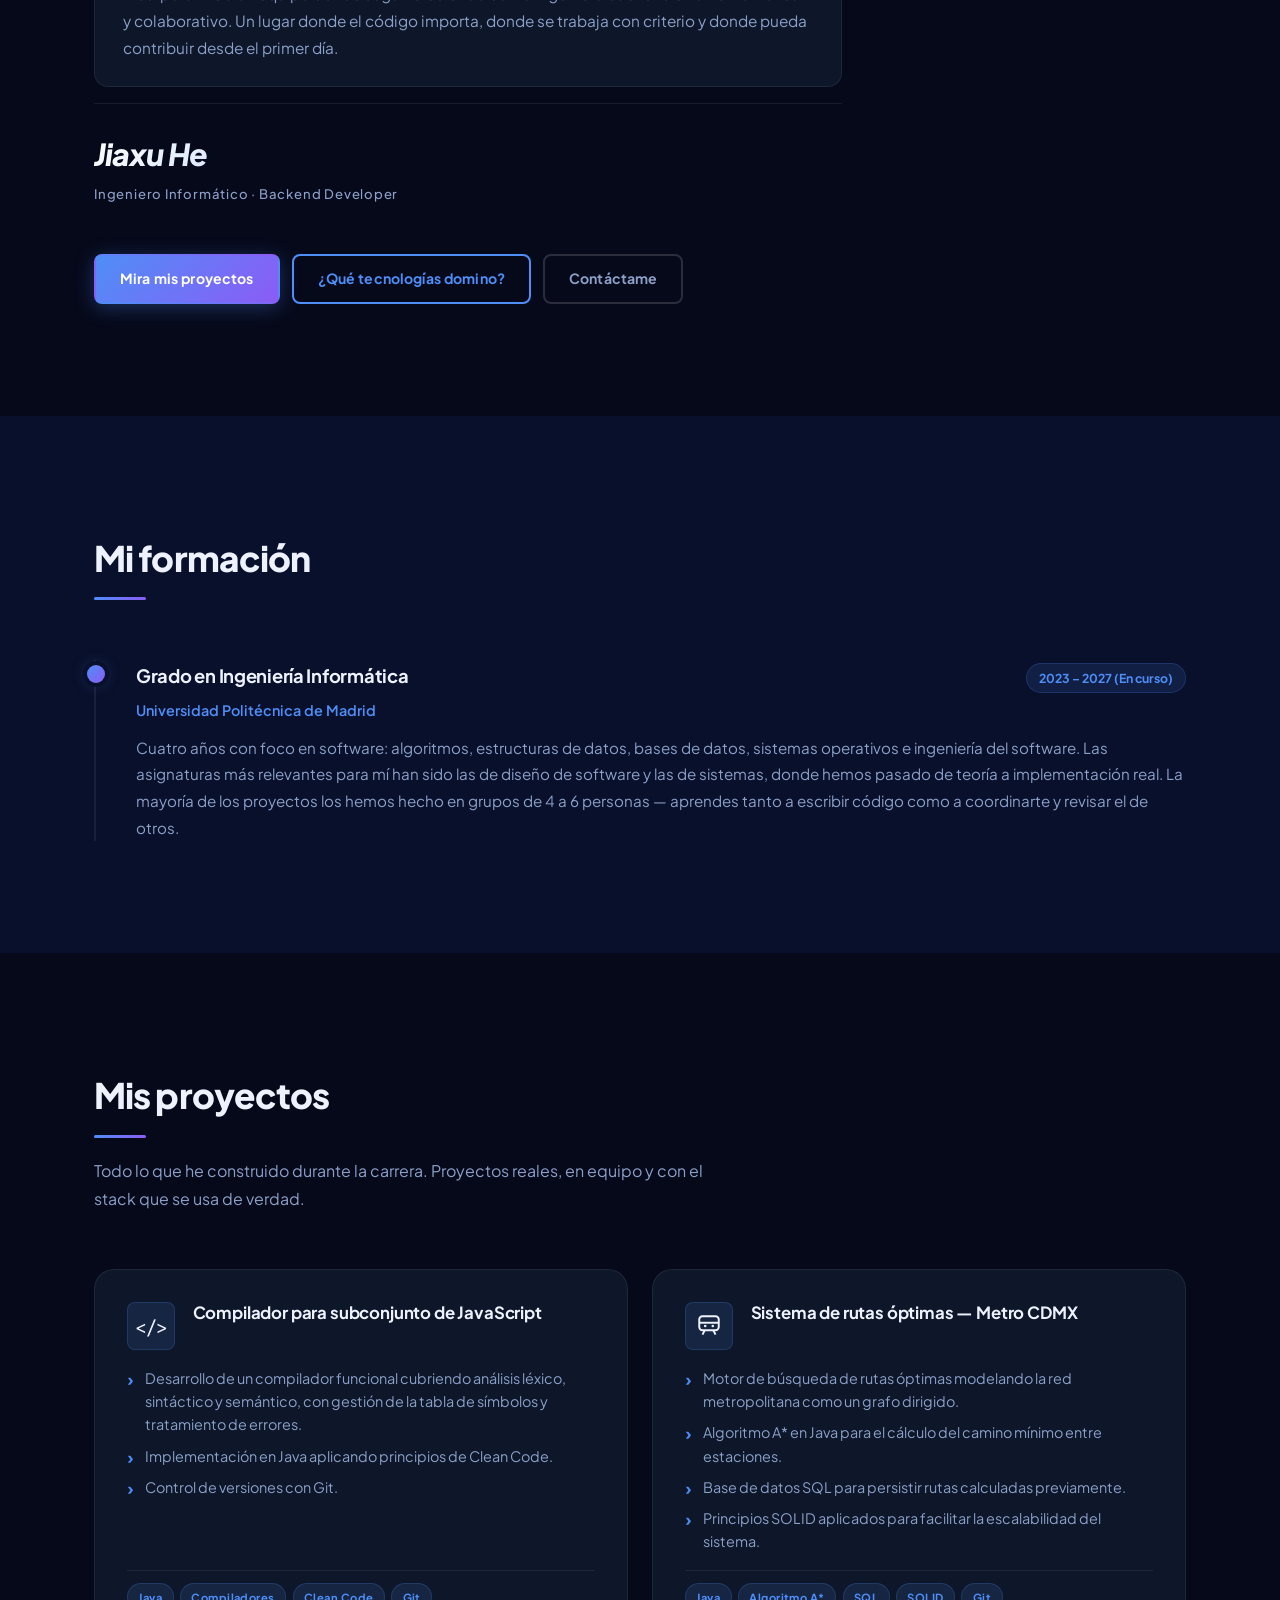
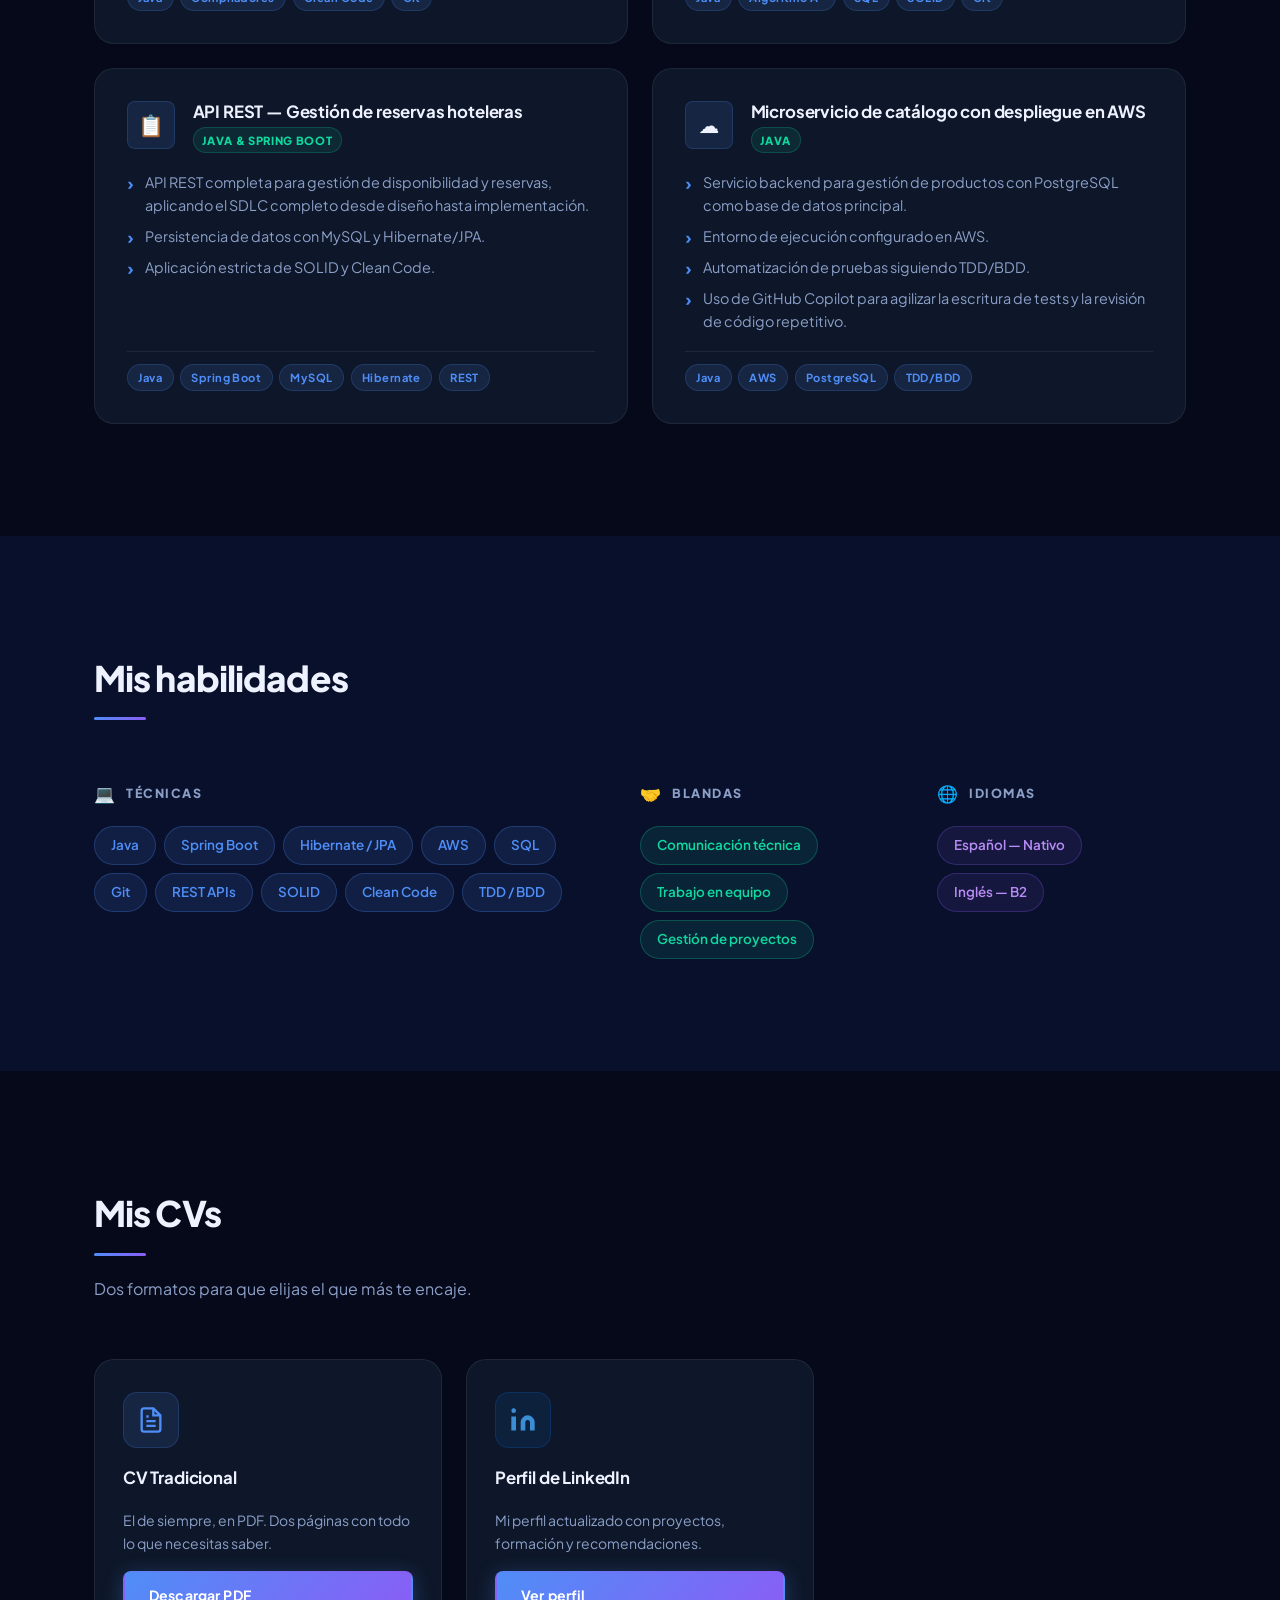
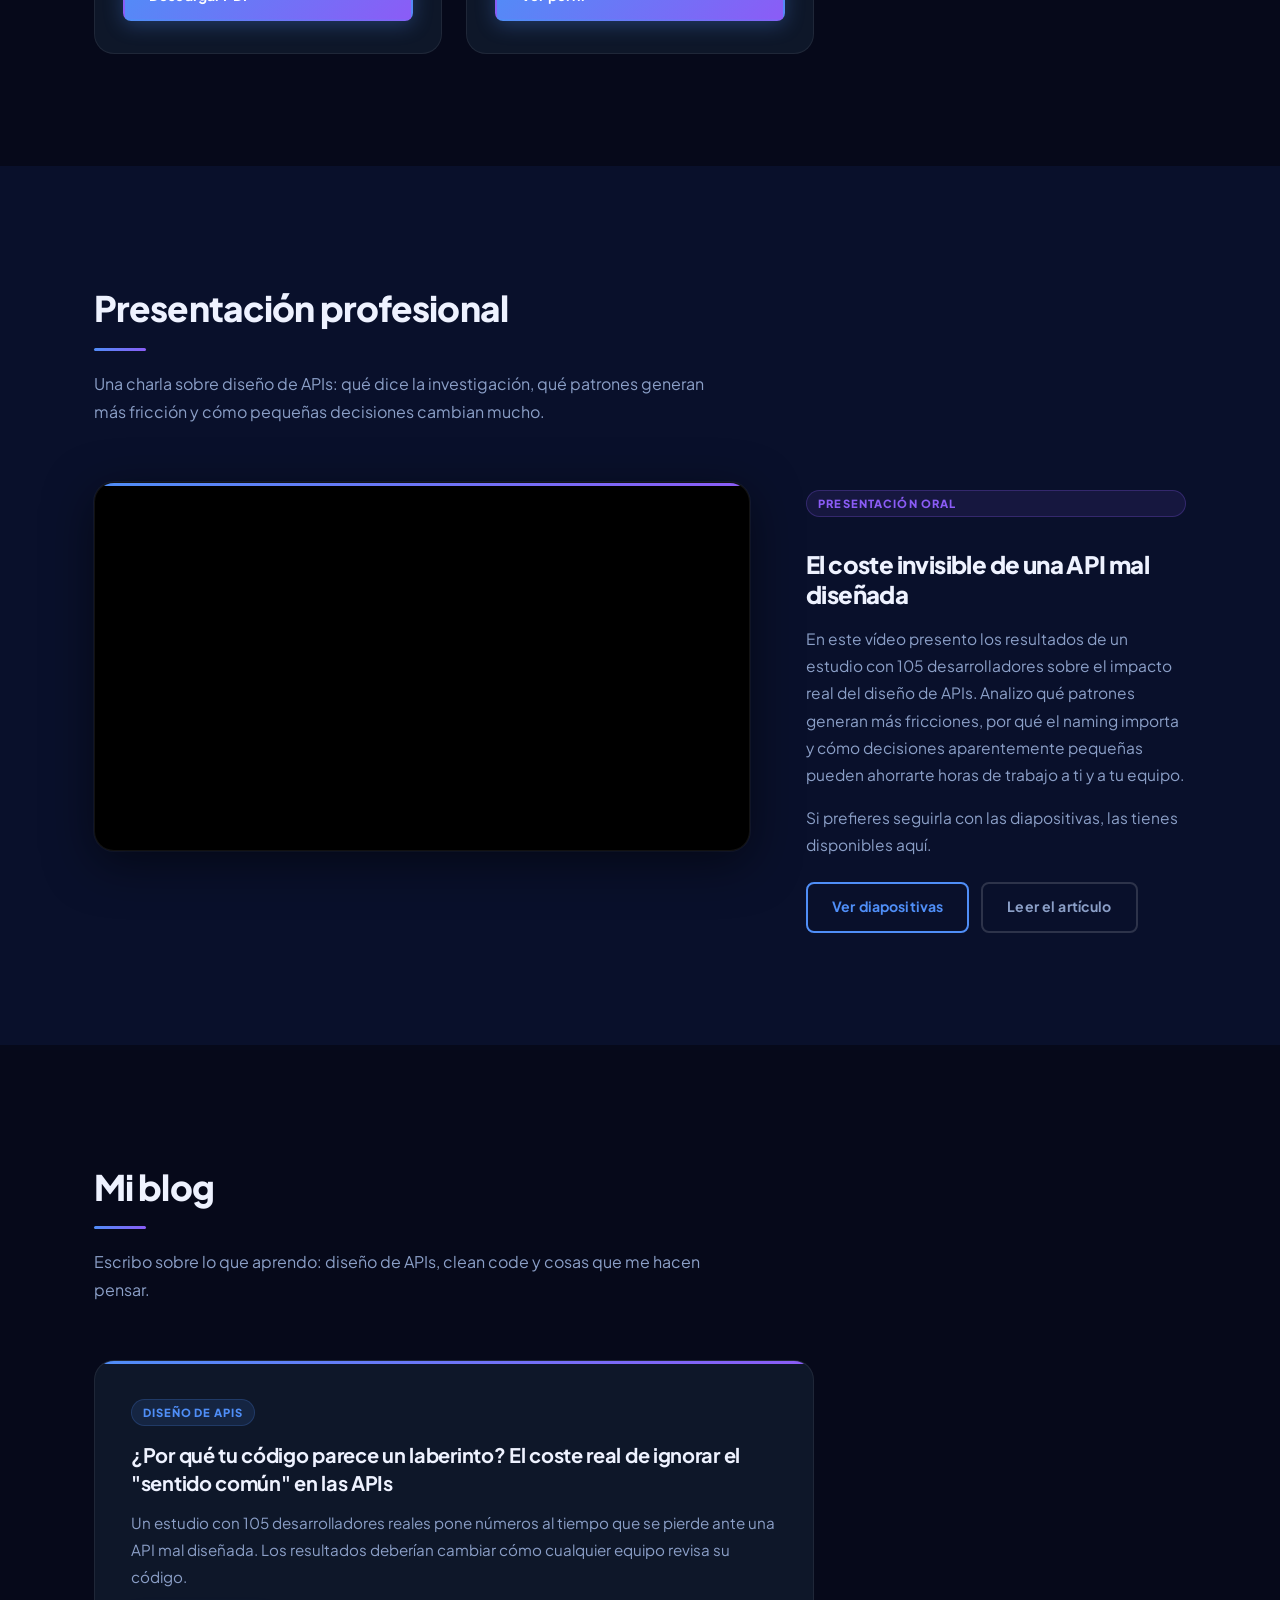
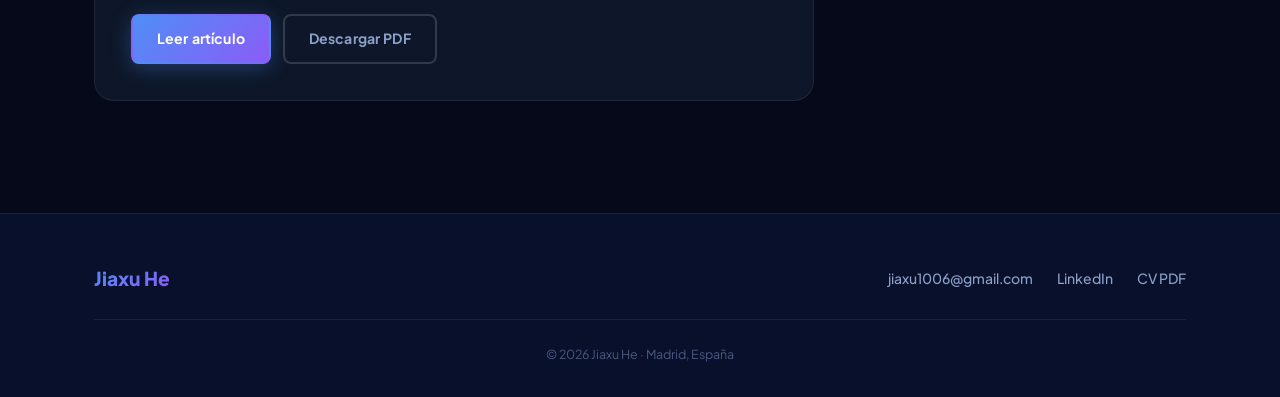
==== commit 0af2e01b: "cambios finales" ====
--- a/index.html
+++ b/index.html
@@ -518,8 +518,7 @@
             pequeñas pueden ahorrarte horas de trabajo a ti y a tu equipo.
           </p>
           <p>
-            Las diapositivas que uso en la presentación están disponibles abajo
-            por si quieres seguirla a tu ritmo.
+            Si prefieres seguirla con las diapositivas, las tienes disponibles aquí.
           </p>
           <div class="presenpro-actions">
             <a href="resources/El-coste-invisible-de-una-API-mal-disenada.pptx.pdf"
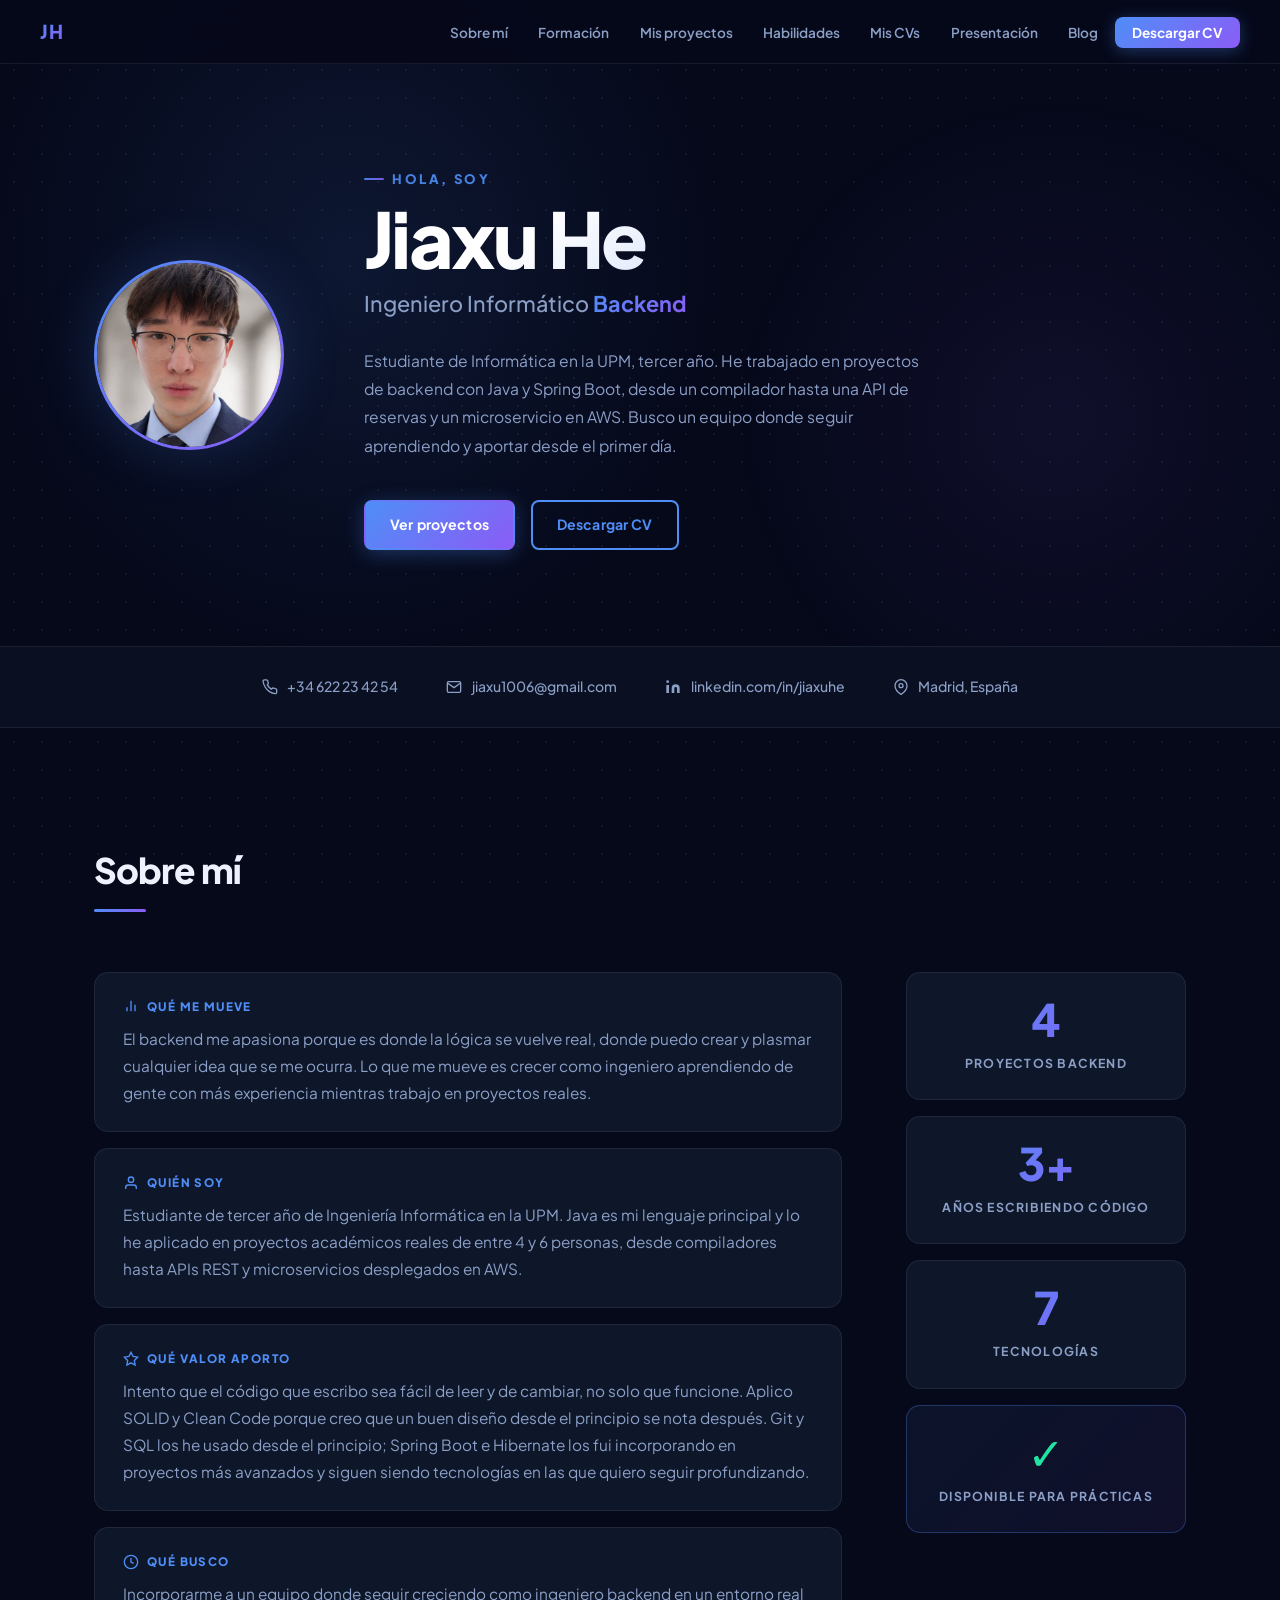
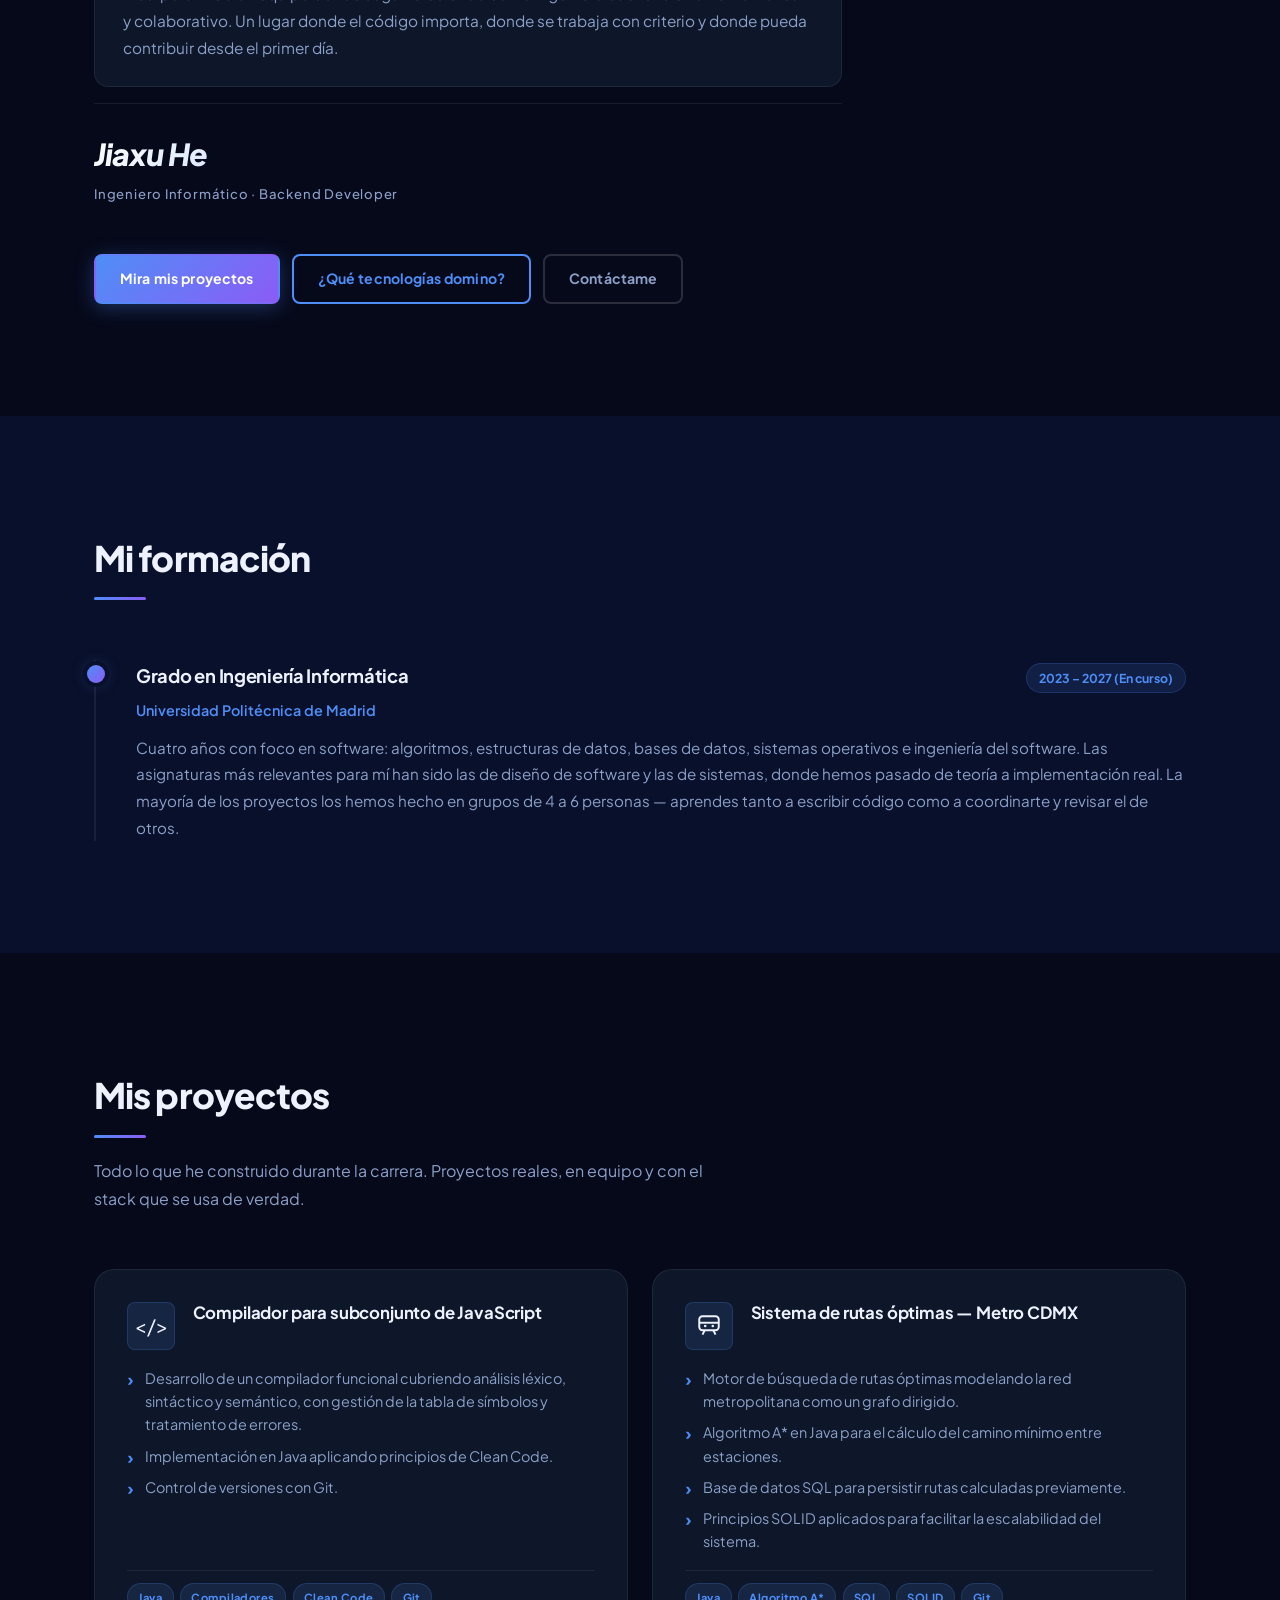
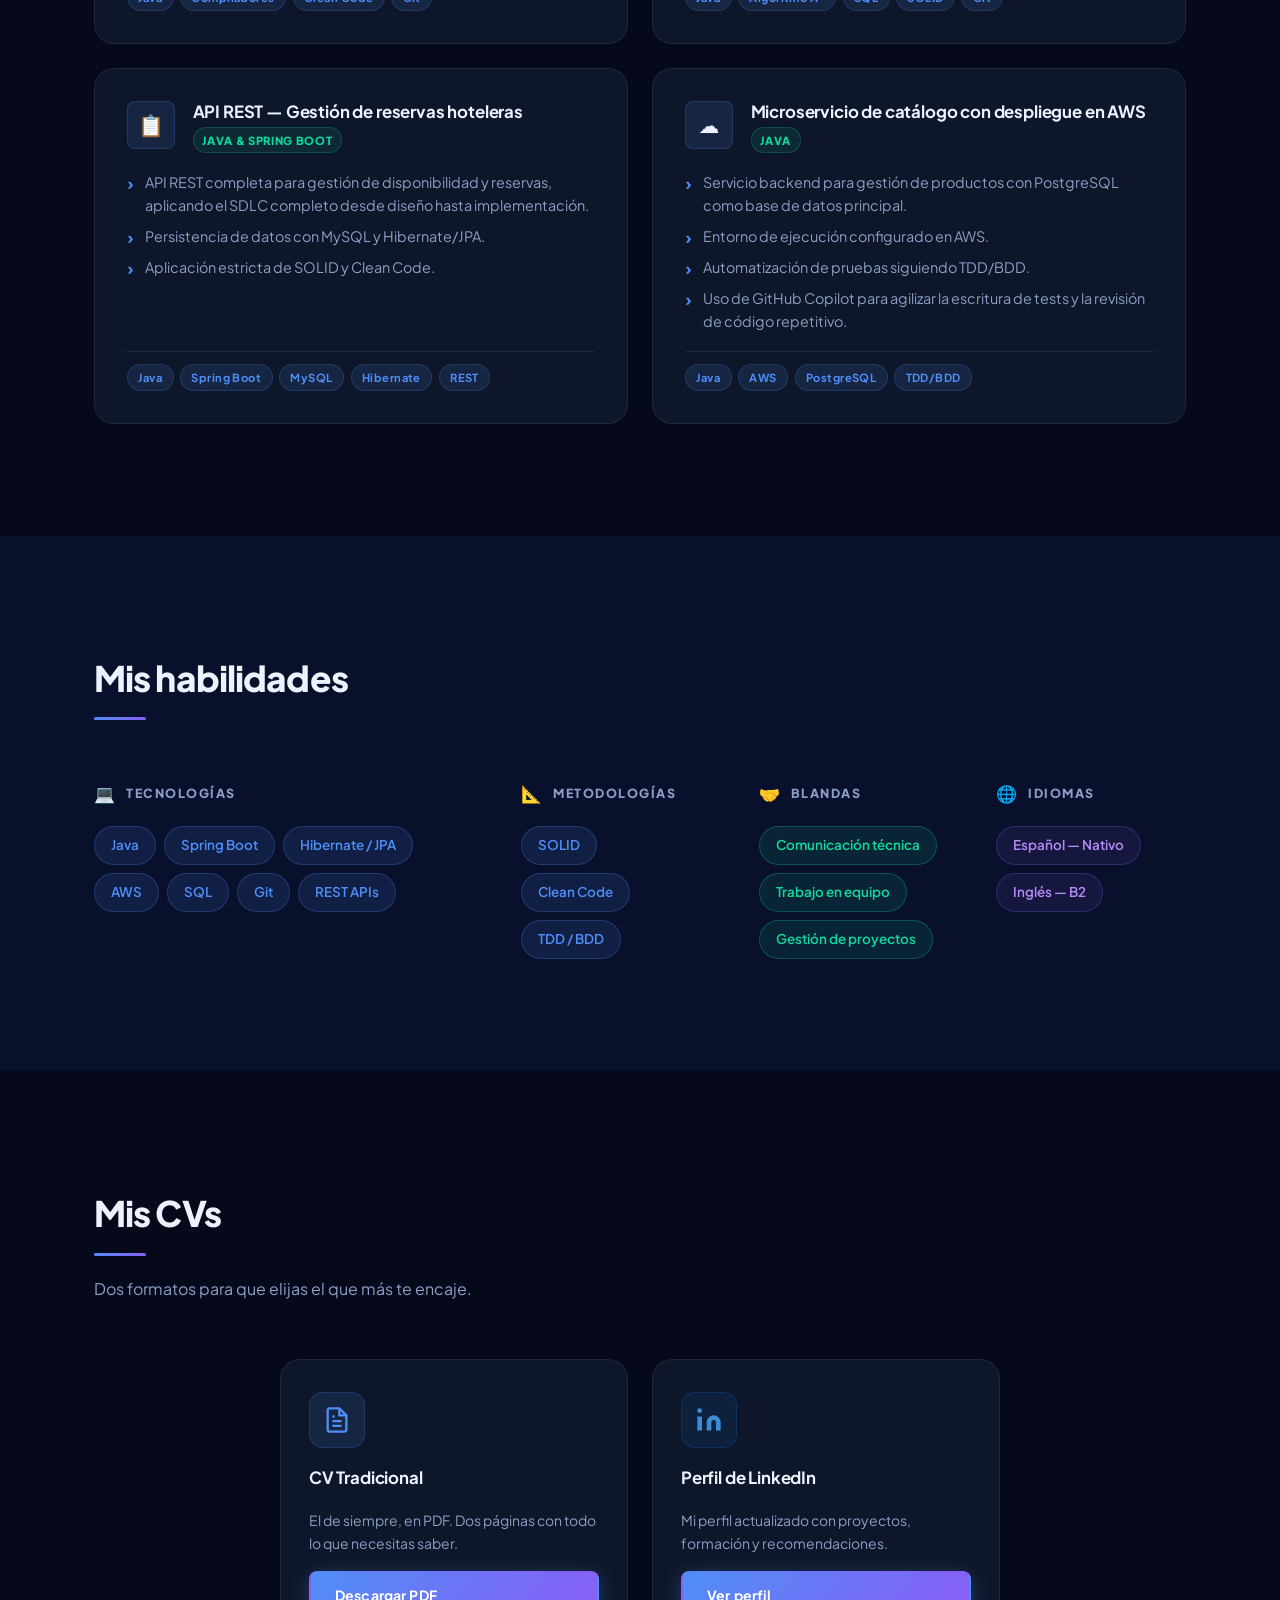
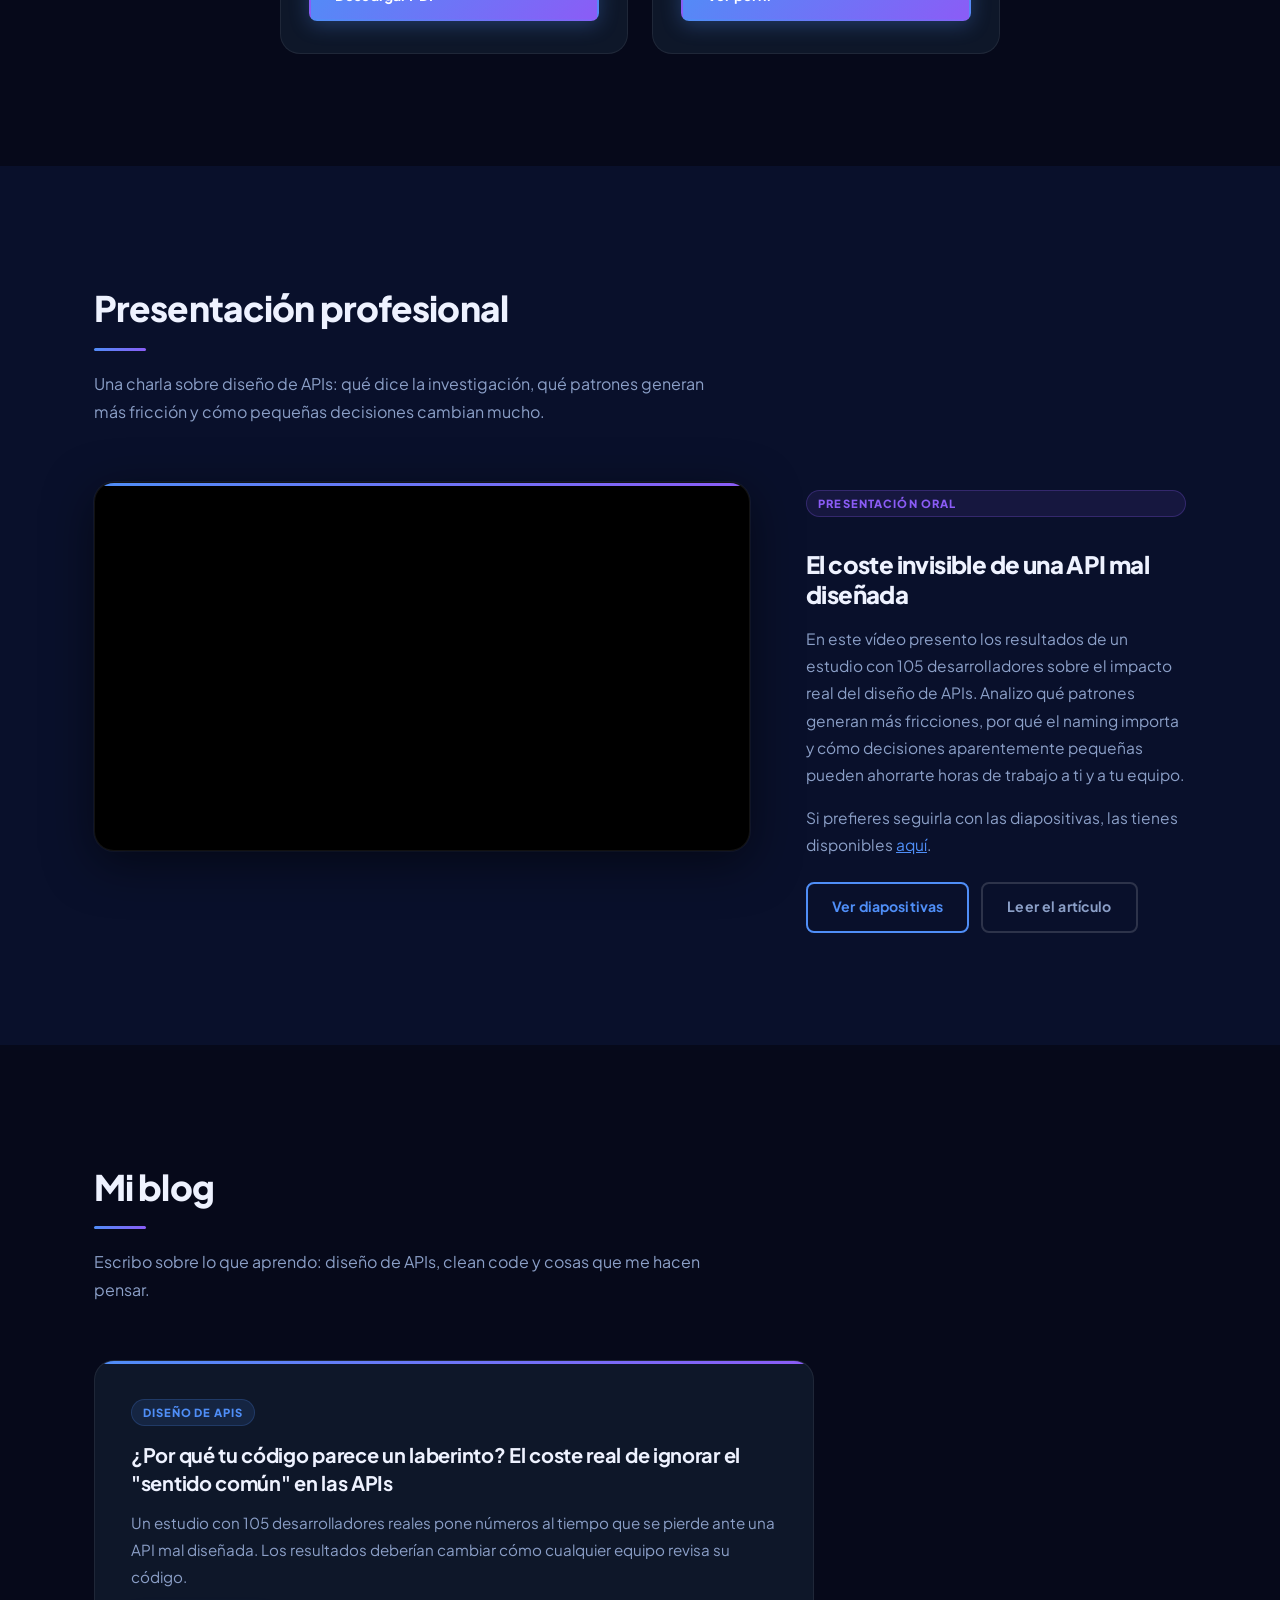
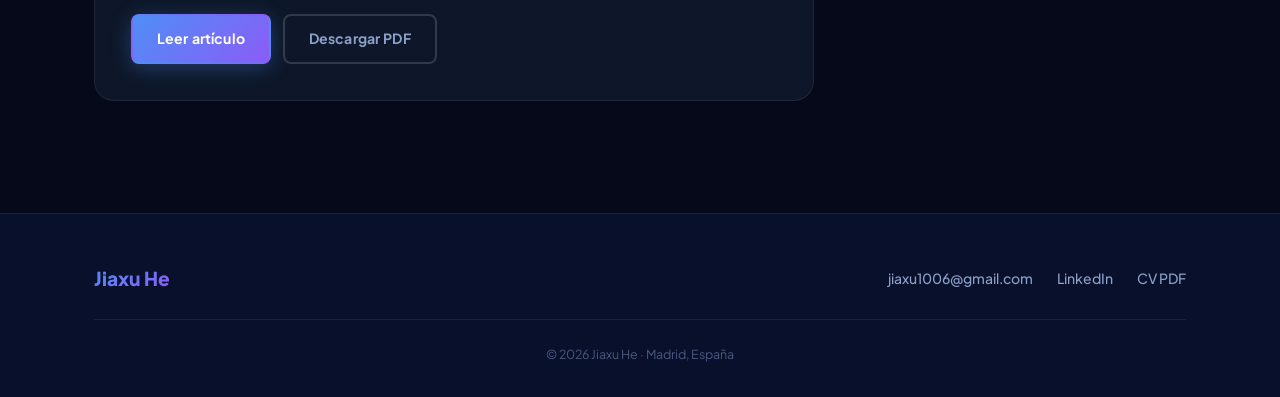
==== commit 62c136ed: "cambios finales" ====
--- a/index.html
+++ b/index.html
@@ -4,6 +4,8 @@
   <meta charset="UTF-8" />
   <meta name="viewport" content="width=device-width, initial-scale=1.0" />
   <title>Jiaxu He — Ingeniero Informático</title>
+  <meta name="description" content="CV Web de Jiaxu He, estudiante de Ingeniería Informática en la UPM especializado en backend con Java y Spring Boot." />
+  <link rel="icon" href="data:image/svg+xml,<svg xmlns='http://www.w3.org/2000/svg' viewBox='0 0 100 100'><rect width='100' height='100' rx='22' fill='%234f8ef7'/><text x='50' y='68' font-family='sans-serif' font-size='48' font-weight='900' fill='white' text-anchor='middle'>JH</text></svg>" />
   <link rel="stylesheet" href="css/style.css" />
   <link rel="preconnect" href="https://fonts.googleapis.com" />
   <link rel="preconnect" href="https://fonts.gstatic.com" crossorigin />
@@ -112,8 +114,6 @@
 
   <!-- ═══════════════════════════════════════
        PRESENTACIÓN
-       (Adaptada de la carta de presentación
-       siguiendo los 5 pasos del CV Web)
   ═══════════════════════════════════════ -->
   <section class="section" id="presentacion">
     <div class="container">
@@ -393,7 +393,7 @@
 
         <div class="skills-group">
           <h3 class="skills-group-title">
-            <span class="skills-group-icon">&#x1f4bb;</span> Técnicas
+            <span class="skills-group-icon">&#x1f4bb;</span> Tecnologías
           </h3>
           <div class="skill-pills">
             <span class="pill pill-tech">Java</span>
@@ -403,6 +403,14 @@
             <span class="pill pill-tech">SQL</span>
             <span class="pill pill-tech">Git</span>
             <span class="pill pill-tech">REST APIs</span>
+          </div>
+        </div>
+
+        <div class="skills-group">
+          <h3 class="skills-group-title">
+            <span class="skills-group-icon">&#x1f4d0;</span> Metodologías
+          </h3>
+          <div class="skill-pills">
             <span class="pill pill-tech">SOLID</span>
             <span class="pill pill-tech">Clean Code</span>
             <span class="pill pill-tech">TDD / BDD</span>
@@ -518,7 +526,9 @@
             pequeñas pueden ahorrarte horas de trabajo a ti y a tu equipo.
           </p>
           <p>
-            Si prefieres seguirla con las diapositivas, las tienes disponibles aquí.
+            Si prefieres seguirla con las diapositivas, las tienes disponibles
+            <a href="resources/El-coste-invisible-de-una-API-mal-disenada.pptx.pdf"
+               target="_blank" rel="noopener" style="text-decoration:underline;">aquí</a>.
           </p>
           <div class="presenpro-actions">
             <a href="resources/El-coste-invisible-de-una-API-mal-disenada.pptx.pdf"
@@ -607,6 +617,7 @@
       '.project-card',
       '.skills-group',
       '.cv-resource-card',
+      '.presenpro-video-wrap', '.presenpro-info',
       '.blog-preview-card',
       '.contact-bar'
     ];
--- a/css/style.css
+++ b/css/style.css
@@ -425,7 +425,7 @@
   padding: 0.25rem 0;
 }
 
-.contact-item:hover {
+a.contact-item:hover {
   color: var(--accent);
   transform: translateY(-1px);
 }
@@ -790,7 +790,7 @@
 .skills-layout {
   margin-top: 2.5rem;
   display: grid;
-  grid-template-columns: 2fr 1fr 1fr;
+  grid-template-columns: 2fr 1fr 1fr 1fr;
   gap: 3rem;
 }
 
@@ -861,6 +861,7 @@
 
 .cv-resources-grid--two {
   max-width: 720px;
+  margin-inline: auto;
 }
 
 .cv-resource-card {
@@ -1138,7 +1139,7 @@
 .reveal-d4 { transition-delay: 0.32s; }
 
 /* ── Responsive ─────────────────────────────────── */
-@media (max-width: 960px) {
+@media (max-width: 1060px) {
   .skills-layout { grid-template-columns: 1fr 1fr; }
 }
 
@@ -1166,7 +1167,7 @@
   .nav-toggle { display: block; }
 }
 
-@media (max-width: 640px) {
+@media (max-width: 860px) {
   .nav-links.open {
     display: flex;
     flex-direction: column;
